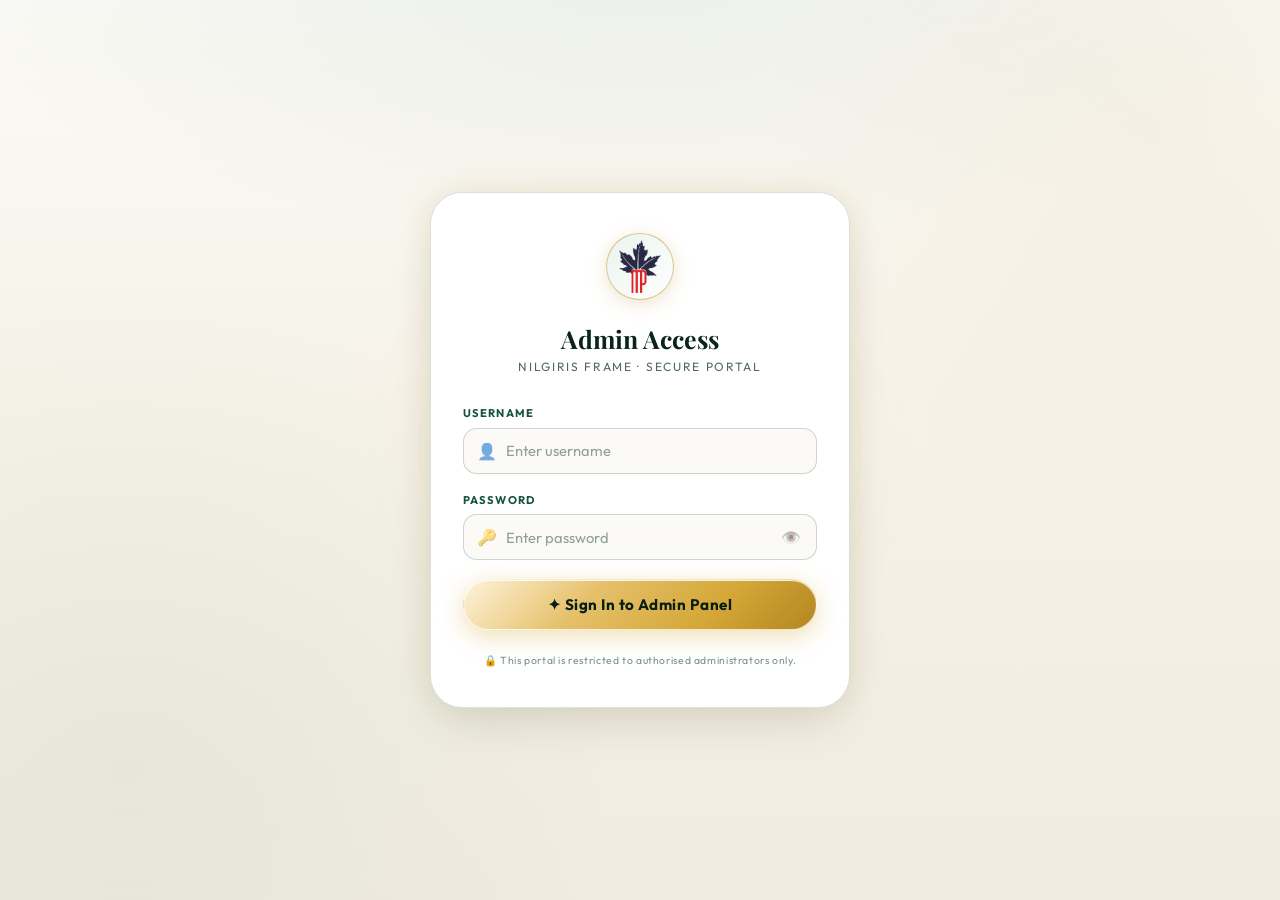
==== admin.html @ 3d54c249 "Integrate user's 9 custom AI-designed frames with transparent cutouts and Homewood Tea medallions" ====
<!DOCTYPE html>
<html lang="en">
<head>
  <meta charset="UTF-8" />
  <meta name="viewport" content="width=device-width, initial-scale=1.0" />
  <meta name="theme-color" content="#081c15" />
  <title>Admin & Template Studio | Homewood Tea</title>
  <link rel="icon" type="image/x-icon" href="favicon.ico" />
  <link rel="shortcut icon" href="logo.ico" />
  <link rel="apple-touch-icon" href="logo.png" />
  <link rel="stylesheet" href="css/style.css" />
  <link rel="stylesheet" href="css/admin.css" />
</head>
<body>
  <!-- Auth guard: redirect to login if no valid session token -->
  <script>
    (function() {
      if (sessionStorage.getItem('nlg_admin_token') !== 'nlg_auth_ok') {
        window.location.replace('login.html?next=admin.html');
      }
    })();
  </script>
  <div class="admin-container">
    <!-- Top Header -->
    <header style="display: flex; justify-content: space-between; align-items: center; padding-bottom: 1.5rem; border-bottom: 1px solid rgba(212, 175, 55, 0.25);">
      <div style="display: flex; align-items: center; gap: 1rem;">
        <a href="index.html" class="btn-secondary" style="font-size: 0.8rem; padding: 0.5rem 0.85rem;">
          ← Experience Home
        </a>
        <img src="logo.png" alt="Homewood Tea" style="width: 44px; height: 44px; object-fit: contain; border-radius: 50%; background: #ffffff; padding: 3px; box-shadow: 0 0 14px rgba(226, 190, 108, 0.45); border: 1.5px solid rgba(226, 190, 108, 0.6);" />
        <div>
          <h1 class="font-serif gold-gradient-text" style="font-size: 1.35rem; font-weight: 700;">
            Template Studio & QR Admin
          </h1>
          <p style="font-size: 0.75rem; color: rgba(251, 248, 242, 0.65);">
            Homewood Tea • Multi-Client Layouts, Photo Framing Geometry & QR Codes
          </p>
        </div>
      </div>
      <div style="display: flex; align-items: center; gap: 0.75rem; flex-wrap: wrap;">
        <!-- Admin Navigation Switcher -->
        <div style="display: inline-flex; align-items: center; background: rgba(8, 13, 11, 0.9); padding: 0.25rem; border-radius: 999px; border: 1px solid rgba(226, 190, 108, 0.35); gap: 0.3rem;">
          <a href="analytics.html" class="btn-secondary" style="font-size: 0.75rem; padding: 0.45rem 0.85rem; border-radius: 999px; border: none; text-decoration: none;">
            📊 Analytics
          </a>
          <a href="admin.html" class="btn-gold" style="font-size: 0.75rem; padding: 0.45rem 0.85rem; border-radius: 999px; text-decoration: none; font-weight: 700;">
            ⚙️ Studio
          </a>
        </div>

        <button id="btn-export-frame" class="btn-gold" style="font-size: 0.8rem; padding: 0.55rem 0.95rem;">
          🖼️ Export Transparent Frame PNG
        </button>

        <button onclick="sessionStorage.removeItem('nlg_admin_token'); window.location.replace('login.html');" class="btn-secondary" style="font-size: 0.75rem; padding: 0.5rem 0.85rem; border-radius: 999px;" title="Sign out of Admin">
          🔒 Sign Out
        </button>
      </div>
    </header>

    <!-- Main Grid -->
    <div class="admin-grid">
      <!-- Left Controls Panel -->
      <div class="admin-panel">
        <!-- Tabs -->
        <div class="admin-nav-tabs">
          <button class="admin-tab-btn active" data-tab="template">🎨 Template</button>
          <button class="admin-tab-btn" data-tab="qrcodes">📱 QR Code</button>
          <button class="admin-tab-btn" data-tab="json">📄 JSON</button>
        </div>

        <!-- Campaign Selector -->
        <div class="admin-form-group">
          <label class="admin-label" for="select-campaign">
            <span>Select Active Campaign</span>
            <span>✦ Multi-Client</span>
          </label>
          <select id="select-campaign" class="admin-select">
            <option value="rose-garden">🌸 Rose Garden Blush (Feminine Aesthetic)</option>
            <option value="sunset-glow">🌅 Golden Sunset Glow (Warm Peach & Gold)</option>
            <option value="lavender-serenity">🪻 Lavender Tea Garden (Floral Serenity)</option>
            <option value="high-country">⛰️ High Country Explorer (Tactical Pine & Brass)</option>
            <option value="nilgiris-adventure">🧭 Nilgiris Trail Adventure (Peak Expedition)</option>
            <option value="dark-roast">☕ Dark Roast Noir (Matte Obsidian & Copper)</option>
            <option value="nilgiris-valley">🍃 Nilgiris Valley Heritage (Colonial Green & Gold)</option>
            <option value="classic-heritage">✨ Imperial Gold Heritage (24K Gold & Royal Velvet)</option>
            <option value="moments-scrapbook">📷 Moments Scrapbook Polaroid (Cardstock & Stamps)</option>
          </select>
        </div>

        <!-- TAB 1: Template Sliders -->
        <div class="admin-tab-content" data-tab-content="template">
          <div style="font-size: 0.75rem; text-transform: uppercase; letter-spacing: 0.1em; color: var(--nilgiri-gold); margin-bottom: 1rem; border-bottom: 1px solid rgba(212, 175, 55, 0.2); padding-bottom: 0.4rem;">
            Photo Cutout Geometry (1080×1350 Base)
          </div>

          <div class="admin-form-group">
            <div class="admin-label">
              <span>Photo Area Width</span>
              <span id="val-w">900px</span>
            </div>
            <input type="range" id="input-w" min="500" max="1000" step="5" />
          </div>

          <div class="admin-form-group">
            <div class="admin-label">
              <span>Photo Area Height</span>
              <span id="val-h">870px</span>
            </div>
            <input type="range" id="input-h" min="500" max="1000" step="5" />
          </div>

          <div class="admin-form-group">
            <div class="admin-label">
              <span>Photo Area X Offset</span>
              <span id="val-x">90px</span>
            </div>
            <input type="range" id="input-x" min="0" max="300" step="2" />
          </div>

          <div class="admin-form-group">
            <div class="admin-label">
              <span>Photo Area Y Offset</span>
              <span id="val-y">220px</span>
            </div>
            <input type="range" id="input-y" min="100" max="400" step="2" />
          </div>

          <div class="admin-form-group">
            <div class="admin-label">
              <span>Corner Border Radius</span>
              <span id="val-r">44px</span>
            </div>
            <input type="range" id="input-r" min="0" max="100" step="2" />
          </div>

          <div style="display: flex; gap: 0.75rem; margin-top: 1.5rem;">
            <button id="btn-save-template" class="btn-gold" style="flex: 1; font-size: 0.85rem; padding: 0.75rem;">
              💾 Save to Storage
            </button>
            <button id="btn-reset-defaults" class="btn-secondary" style="font-size: 0.85rem; padding: 0.75rem;">
              ↺ Reset
            </button>
          </div>
          <div id="save-status-msg" style="font-size: 0.75rem; color: #4ade80; text-align: center; margin-top: 0.75rem; min-height: 1.2rem;"></div>
        </div>

        <!-- TAB 2: Printable QR Generator -->
        <div class="admin-tab-content" data-tab-content="qrcodes" style="display: none;">
          <div style="font-size: 0.75rem; text-transform: uppercase; letter-spacing: 0.1em; color: var(--nilgiri-gold); margin-bottom: 1rem; border-bottom: 1px solid rgba(212, 175, 55, 0.2); padding-bottom: 0.4rem;">
            Print-Ready Campaign QR Codes
          </div>

          <div class="admin-form-group">
            <label class="admin-label" for="admin-qr-url">Destination URL</label>
            <input type="text" id="admin-qr-url" class="admin-input" />
          </div>

          <div style="display: flex; justify-content: center; margin: 1.5rem 0;">
            <div id="admin-qr-container" style="padding: 1rem; background: #ffffff; border-radius: 1.25rem; box-shadow: 0 10px 25px rgba(0,0,0,0.5);"></div>
          </div>

          <button id="btn-download-qr" class="btn-gold" style="width: 100%; font-size: 0.85rem; padding: 0.8rem;">
            ⬇️ Download Printable QR Code (PNG)
          </button>
        </div>

        <!-- TAB 3: JSON Config Viewer -->
        <div class="admin-tab-content" data-tab-content="json" style="display: none;">
          <div style="font-size: 0.75rem; text-transform: uppercase; letter-spacing: 0.1em; color: var(--nilgiri-gold); margin-bottom: 1rem; border-bottom: 1px solid rgba(212, 175, 55, 0.2); padding-bottom: 0.4rem;">
            Exportable Campaign JSON Definition
          </div>

          <textarea id="json-campaign-text" readonly style="width: 100%; height: 260px; background: rgba(8, 28, 21, 0.95); border: 1px solid rgba(212, 175, 55, 0.3); border-radius: 0.75rem; padding: 0.85rem; color: #a7f3d0; font-family: monospace; font-size: 0.75rem; resize: vertical; outline: none; margin-bottom: 1rem;"></textarea>

          <button id="btn-copy-json" class="btn-gold" style="width: 100%; font-size: 0.85rem; padding: 0.8rem;">
            📋 Copy JSON Configuration
          </button>
        </div>
      </div>

      <!-- Right Live Preview Canvas -->
      <div class="admin-panel" style="display: flex; flex-direction: column; align-items: center; justify-content: center;">
        <div style="width: 100%; display: flex; justify-content: space-between; align-items: center; margin-bottom: 1rem;">
          <h3 class="font-serif" style="font-size: 1.1rem; color: #fdf4d8;">Live Template Compositor (1080×1350)</h3>
          <span class="badge-pill" style="font-size: 0.65rem;">Real-time</span>
        </div>

        <div class="preview-canvas-box" style="position: relative;">
          <img id="admin-preview-img" alt="Live template preview" />
          <div id="admin-preview-loading" style="display: none; position: absolute; inset: 0; background: rgba(8, 28, 21, 0.8); align-items: center; justify-content: center; font-size: 0.85rem; color: var(--nilgiri-gold);">
            Rendering live frame...
          </div>
        </div>
      </div>
    </div>
  </div>

  <!-- Pure JavaScript Scripts -->
  <script src="js/qrcode.min.js"></script>
  <script src="js/campaigns.js"></script>
  <script src="js/canvas-composer.js"></script>
  <script src="js/admin.js"></script>
</body>
</html>
---- css/style.css ----
@import url('https://fonts.googleapis.com/css2?family=Cinzel:wght@500;600;700;800;900&family=Outfit:wght@300;400;500;600;700;800&family=Plus+Jakarta+Sans:wght@300;400;500;600;700&family=Playfair+Display:ital,wght@0,500;0,600;0,700;1,500&display=swap');

:root {
  /* ================================================================= */
  /* NILGIRIS HIGH-ELEVATION BOTANICAL LUXURY & CHAMPAGNE GOLD SYSTEM  */
  /* ================================================================= */
  
  /* Lighter Porcelain & Bone-China Surfaces */
  --tea-porcelain: #fbfaf6;
  --tea-cream: #f4efe6;
  --tea-ivory: #ffffff;
  --tea-surface: rgba(255, 255, 255, 0.90);
  --tea-surface-card: rgba(255, 255, 255, 0.94);
  --tea-surface-card-hover: #ffffff;
  
  /* Aristocratic Botanical Greens: British Heritage, Mountain Pine & Fresh Shoot */
  --tea-emerald-deep: #092418;        /* Deepest high-contrast forest for headlines */
  --tea-emerald-rich: #103d2b;        /* Imperial botanical green */
  --tea-forest: #17543a;              /* Primary brand forest green */
  --tea-sprout: #277e56;              /* Fresh mountain tea sprout */
  --tea-mint-soft: #eaf4ed;           /* Soft eucalyptus mint badge & hover tint */
  --tea-mint-subtle: #f1f7f3;
  --tea-mint-border: rgba(39, 126, 86, 0.22);
  
  /* Refined Champagne 24K Gold Accents */
  --tea-gold: #c29738;
  --tea-gold-light: #fef8eb;
  --tea-gold-champagne: #ecd398;
  --tea-gold-rich: #b38622;
  --tea-gold-border: rgba(194, 151, 56, 0.32);
  --tea-gold-glow: rgba(194, 151, 56, 0.28);
  
  /* High-Contrast Luxury Typography */
  --tea-text-title: #082116;          /* 100% WCAG AAA Sharpness */
  --tea-text-body: #233a2f;           /* Comfortable long reading */
  --tea-text-muted: #50695d;          /* Subtitles & metadata */
  --tea-text-dim: #768f84;
  
  /* Compatibility bindings with existing component classes */
  --lux-void: var(--tea-porcelain);
  --lux-obsidian: var(--tea-cream);
  --lux-emerald-noir: var(--tea-mint-soft);
  --lux-emerald-velvet: var(--tea-forest);
  --lux-forest-deep: var(--tea-emerald-deep);

  --lux-cream: var(--tea-text-title);
  --lux-ivory: var(--tea-text-body);
  --lux-pearl-dim: var(--tea-text-muted);
  --lux-pearl-faint: var(--tea-text-dim);

  --lux-gold-light: var(--tea-gold-light);
  --lux-gold-champagne: var(--tea-gold-champagne);
  --lux-gold: var(--tea-gold);
  --lux-gold-rich: var(--tea-gold-rich);
  --lux-gold-bronze: #8a6519;
  --lux-gold-glow: var(--tea-gold-glow);

  --nilgiri-dark: var(--tea-emerald-deep);
  --nilgiri-forest: var(--tea-forest);
  --nilgiri-deep: var(--tea-emerald-rich);
  --nilgiri-emerald: var(--tea-sprout);
  --nilgiri-cream: var(--tea-porcelain);
  --nilgiri-ivory: var(--tea-ivory);
  --nilgiri-gold: var(--tea-gold);
  --nilgiri-gold-light: var(--tea-gold-champagne);
  --nilgiri-gold-dark: var(--tea-gold-rich);

  --font-serif: 'Playfair Display', Georgia, serif;
  --font-display: 'Cinzel', Georgia, serif;
  --font-sans: 'Outfit', 'Plus Jakarta Sans', -apple-system, BlinkMacSystemFont, 'Segoe UI', Roboto, sans-serif;

  --shadow-gold: 0 8px 25px var(--tea-gold-glow);
  --shadow-luxury: 0 16px 40px -10px rgba(9, 36, 24, 0.08), 0 3px 10px rgba(0, 0, 0, 0.02);
  --glass-border: 1px solid rgba(17, 69, 48, 0.12);
}

* {
  box-sizing: border-box;
  margin: 0;
  padding: 0;
  -webkit-tap-highlight-color: transparent;
}

html, body {
  width: 100%;
  min-height: 100vh;
  min-height: 100dvh;
  background-color: var(--tea-porcelain);
  color: var(--tea-text-body);
  font-family: var(--font-sans);
  overflow-x: hidden;
  -webkit-font-smoothing: antialiased;
  -moz-osx-font-smoothing: grayscale;
}

/* Atmospheric High-Elevation Mist & Botanical Emerald Background */
body {
  background: 
    radial-gradient(ellipse 90% 55% at 50% -10%, rgba(27, 88, 62, 0.08) 0%, transparent 68%),
    radial-gradient(circle 600px at 90% 15%, rgba(194, 151, 56, 0.07) 0%, transparent 65%),
    radial-gradient(circle 700px at 10% 85%, rgba(39, 126, 86, 0.06) 0%, transparent 70%),
    linear-gradient(180deg, #fbfaf6 0%, #f6f2e8 45%, #f1ebe0 100%);
  background-attachment: fixed;
}

/* Typography */
.font-serif { font-family: var(--font-serif); }
.font-display { font-family: var(--font-display); }
.font-sans { font-family: var(--font-sans); }

.gold-gradient-text {
  background: linear-gradient(135deg, #092418 0%, #17543a 40%, #b38622 80%, #092418 100%);
  -webkit-background-clip: text;
  -webkit-text-fill-color: transparent;
  display: inline-block;
}

/* Dynamic 24K Gold & Emerald Shimmer Animation */
@keyframes goldShimmerSweep {
  0% { background-position: -200% center; }
  100% { background-position: 200% center; }
}

.gold-shimmer-text {
  background: linear-gradient(90deg, #092418 0%, #17543a 25%, #c29738 50%, #17543a 75%, #092418 100%);
  background-size: 200% auto;
  -webkit-background-clip: text;
  -webkit-text-fill-color: transparent;
  display: inline-block;
  animation: goldShimmerSweep 7s ease-in-out infinite;
}

/* Frosted Luxury Porcelain Glass Surfaces */
.glass-panel {
  background: var(--tea-surface);
  backdrop-filter: blur(24px);
  -webkit-backdrop-filter: blur(24px);
  border: 1px solid rgba(17, 69, 48, 0.12);
  border-radius: 1.5rem;
  box-shadow: 0 16px 40px -10px rgba(9, 36, 24, 0.08), 0 2px 8px rgba(0, 0, 0, 0.03);
}

.glass-card {
  background: var(--tea-surface-card);
  backdrop-filter: blur(20px);
  -webkit-backdrop-filter: blur(20px);
  border: 1px solid rgba(194, 151, 56, 0.22);
  border-radius: 1.25rem;
  box-shadow: 0 12px 30px -8px rgba(9, 36, 24, 0.07), 0 2px 6px rgba(0, 0, 0, 0.02);
}

/* Primary Haute 24K Gold Button with Specular Shine */
.btn-gold {
  position: relative;
  background: linear-gradient(135deg, #fef4db 0%, #e6c16c 35%, #d4a737 70%, #b38622 100%);
  color: #061e14;
  font-family: var(--font-sans);
  font-weight: 700;
  font-size: 0.95rem;
  letter-spacing: 0.03em;
  border: 1px solid rgba(255, 255, 255, 0.7);
  border-radius: 999px;
  padding: 0.95rem 1.85rem;
  cursor: pointer;
  display: inline-flex;
  align-items: center;
  justify-content: center;
  gap: 0.6rem;
  box-shadow: 0 6px 25px rgba(212, 167, 55, 0.38), inset 0 1px 0 rgba(255, 255, 255, 0.85);
  transition: all 0.28s cubic-bezier(0.16, 1, 0.3, 1);
  user-select: none;
  text-decoration: none;
  overflow: hidden;
}

.btn-gold::before {
  content: '';
  position: absolute;
  top: -50%;
  left: -50%;
  width: 200%;
  height: 200%;
  background: linear-gradient(
    60deg,
    transparent 35%,
    rgba(255, 255, 255, 0.45) 50%,
    transparent 65%
  );
  transform: translateX(-100%) rotate(25deg);
  transition: transform 0.65s ease;
  pointer-events: none;
}

.btn-gold:hover {
  filter: brightness(1.04);
  box-shadow: 0 8px 32px rgba(212, 167, 55, 0.52), inset 0 1px 0 #ffffff;
  transform: translateY(-2px);
}

.btn-gold:hover::before {
  transform: translateX(100%) rotate(25deg);
}

.btn-gold:active {
  transform: scale(0.97);
  box-shadow: 0 2px 12px rgba(212, 167, 55, 0.3);
}

/* Pulsing Primary Button for Key Conversions */
@keyframes pulseButtonGlow {
  0%, 100% {
    box-shadow: 0 6px 25px rgba(212, 167, 55, 0.38), 0 0 0 0 rgba(194, 151, 56, 0.35);
  }
  50% {
    box-shadow: 0 8px 34px rgba(212, 167, 55, 0.55), 0 0 0 8px rgba(194, 151, 56, 0);
  }
}

.btn-pulse {
  animation: pulseButtonGlow 2.6s infinite cubic-bezier(0.4, 0, 0.6, 1);
}

/* Secondary Frosted Porcelain Button */
.btn-secondary {
  background: #ffffff;
  border: 1.5px solid rgba(17, 69, 48, 0.22);
  color: #092418;
  font-family: var(--font-sans);
  font-weight: 600;
  font-size: 0.88rem;
  letter-spacing: 0.02em;
  border-radius: 999px;
  padding: 0.85rem 1.45rem;
  cursor: pointer;
  display: inline-flex;
  align-items: center;
  justify-content: center;
  gap: 0.5rem;
  box-shadow: 0 4px 15px rgba(9, 36, 24, 0.05);
  transition: all 0.25s cubic-bezier(0.16, 1, 0.3, 1);
  text-decoration: none;
}

.btn-secondary:hover {
  background: #eaf4ed;
  border-color: #17543a;
  color: #061e14;
  transform: translateY(-1px);
  box-shadow: 0 6px 20px rgba(9, 36, 24, 0.09);
}

.btn-secondary:active {
  transform: scale(0.98);
}

/* Icon Buttons */
.btn-icon {
  width: 3.2rem;
  height: 3.2rem;
  border-radius: 50%;
  background: #ffffff;
  border: 1.5px solid rgba(17, 69, 48, 0.18);
  color: #092418;
  display: flex;
  align-items: center;
  justify-content: center;
  cursor: pointer;
  box-shadow: 0 4px 15px rgba(9, 36, 24, 0.08);
  transition: all 0.2s ease;
}

.btn-icon:hover {
  border-color: var(--tea-gold);
  color: #061e14;
  background: #fbf9f4;
  box-shadow: 0 0 18px rgba(194, 151, 56, 0.28);
  transform: scale(1.05);
}

.btn-icon:active {
  transform: scale(0.92);
}

/* Fine Jewelry Badge Pill */
.badge-pill {
  display: inline-flex;
  align-items: center;
  gap: 0.45rem;
  padding: 0.38rem 1rem;
  border-radius: 9999px;
  background: #eaf4ed;
  border: 1px solid rgba(39, 126, 86, 0.28);
  font-size: 0.72rem;
  font-weight: 600;
  letter-spacing: 0.08em;
  text-transform: uppercase;
  color: #0b3323;
  box-shadow: 0 2px 8px rgba(9, 36, 24, 0.04);
}

/* Shutter Button with Pulsing Gold Ring */
.shutter-btn-container {
  position: relative;
  width: 5.5rem;
  height: 5.5rem;
  display: flex;
  align-items: center;
  justify-content: center;
  cursor: pointer;
}

.shutter-ring {
  position: absolute;
  inset: 0;
  border-radius: 50%;
  border: 3px solid var(--tea-gold);
  animation: pulse-ring 2.4s infinite cubic-bezier(0.4, 0, 0.6, 1);
}

.shutter-core {
  position: relative;
  width: 4.4rem;
  height: 4.4rem;
  border-radius: 50%;
  background: linear-gradient(135deg, #fff2d4 0%, #e2be6c 60%, #9e751d 100%);
  border: 2px solid #ffffff;
  display: flex;
  align-items: center;
  justify-content: center;
  color: #070a09;
  box-shadow: 0 0 30px rgba(226, 190, 108, 0.65);
  transition: transform 0.15s ease;
}

.shutter-btn-container:active .shutter-core {
  transform: scale(0.9);
}

@keyframes pulse-ring {
  0%, 100% {
    transform: scale(1);
    opacity: 0.85;
  }
  50% {
    transform: scale(1.1);
    opacity: 0.25;
  }
}

/* Flash Animation */
.flash-overlay {
  position: fixed;
  inset: 0;
  background: white;
  opacity: 0;
  pointer-events: none;
  z-index: 9999;
  transition: opacity 0.05s ease-out;
}

.flash-overlay.flashing {
  opacity: 0.95;
  transition: opacity 0.15s ease-in;
}

/* Step Screens with Cinematic Fade */
.screen-step {
  display: none;
  width: 100%;
  min-height: 100vh;
  min-height: 100dvh;
}

.screen-step.active {
  display: flex;
  animation: screenFadeSlide 0.36s cubic-bezier(0.16, 1, 0.3, 1) forwards;
}

@keyframes screenFadeSlide {
  0% {
    opacity: 0;
    transform: translateY(10px);
  }
  100% {
    opacity: 1;
    transform: translateY(0);
  }
}

/* Viewfinder Framing Window (Camera remains black for photography) */
.framing-guide {
  position: relative;
  width: 84vw;
  max-width: 360px;
  aspect-ratio: 886 / 756;
  border-radius: 1.75rem;
  border: 2px solid rgba(226, 190, 108, 0.85);
  box-shadow: 0 0 0 9999px rgba(3, 5, 4, 0.78), 0 0 35px rgba(226, 190, 108, 0.45);
  overflow: hidden;
}

.corner-tick {
  position: absolute;
  width: 1.4rem;
  height: 1.4rem;
  border-color: #fae6ba;
  animation: tickGlow 2.8s infinite ease-in-out;
}

@keyframes tickGlow {
  0%, 100% {
    border-color: #fae6ba;
    filter: drop-shadow(0 0 4px rgba(226, 190, 108, 0.6));
  }
  50% {
    border-color: #ffffff;
    filter: drop-shadow(0 0 10px rgba(255, 255, 255, 0.95));
  }
}

.tick-tl { top: 0.6rem; left: 0.6rem; border-top: 3px solid; border-left: 3px solid; border-top-left-radius: 6px; }
.tick-tr { top: 0.6rem; right: 0.6rem; border-top: 3px solid; border-right: 3px solid; border-top-right-radius: 6px; }
.tick-bl { bottom: 0.6rem; left: 0.6rem; border-bottom: 3px solid; border-left: 3px solid; border-bottom-left-radius: 6px; }
.tick-br { bottom: 0.6rem; right: 0.6rem; border-bottom: 3px solid; border-right: 3px solid; border-bottom-right-radius: 6px; }

/* Spin Keyframes for Luxury Aperture and Loaders */
@keyframes spinClockwise {
  0% { transform: rotate(0deg); }
  100% { transform: rotate(360deg); }
}

@keyframes spinCounter {
  0% { transform: rotate(0deg); }
  100% { transform: rotate(-360deg); }
}

/* Photo Adjuster with Live Nilgiris Frame Overlay */
.adjuster-frame-wrapper {
  position: relative;
  width: 82vw;
  max-width: 320px;
  aspect-ratio: 1080 / 1350;
  border-radius: 1.5rem;
  overflow: hidden;
  box-shadow: 0 16px 45px -8px rgba(9, 36, 24, 0.16), 0 0 25px rgba(194, 151, 56, 0.25);
  border: 2px solid rgba(194, 151, 56, 0.45);
  background: #fbf9f4;
  touch-action: none;
  user-select: none;
  cursor: grab;
}

.adjuster-frame-wrapper:active {
  cursor: grabbing;
}

.adjuster-stage {
  position: absolute;
  left: 8.98%;
  top: 17.04%;
  width: 82.04%;
  height: 56.0%;
  overflow: hidden;
  background: #f4efe6;
  touch-action: none;
  user-select: none;
}

#adjuster-img {
  position: absolute;
  top: 0;
  left: 0;
  width: 100%;
  height: 100%;
  object-fit: cover;
  object-position: center;
  transform-origin: center center;
  user-select: none;
  -webkit-user-drag: none;
  pointer-events: none;
  transition: transform 0.05s ease-out;
}

.adjuster-frame-overlay {
  position: absolute;
  inset: 0;
  width: 100%;
  height: 100%;
  object-fit: fill;
  pointer-events: none;
  z-index: 5;
}

/* Range Slider */
input[type="range"] {
  -webkit-appearance: none;
  appearance: none;
  width: 100%;
  height: 6px;
  background: rgba(17, 69, 48, 0.14);
  border-radius: 4px;
  outline: none;
}

input[type="range"]::-webkit-slider-thumb {
  -webkit-appearance: none;
  appearance: none;
  width: 22px;
  height: 22px;
  border-radius: 50%;
  background: linear-gradient(135deg, #fef4db, #e2be6c);
  border: 2.5px solid #ffffff;
  cursor: pointer;
  box-shadow: 0 2px 8px rgba(9, 36, 24, 0.18), 0 0 12px rgba(194, 151, 56, 0.45);
}

/* Luxury Modal */
.modal-backdrop {
  position: fixed;
  inset: 0;
  background: rgba(9, 36, 24, 0.45);
  backdrop-filter: blur(12px);
  -webkit-backdrop-filter: blur(12px);
  z-index: 1000;
  display: flex;
  align-items: center;
  justify-content: center;
  padding: 1.25rem;
  opacity: 0;
  pointer-events: none;
  transition: opacity 0.25s ease;
}

.modal-backdrop.active {
  opacity: 1;
  pointer-events: auto;
}

.modal-box {
  width: 100%;
  max-width: 440px;
  background: #ffffff;
  border: 1px solid rgba(17, 69, 48, 0.15);
  border-radius: 1.75rem;
  padding: 1.75rem;
  box-shadow: 0 25px 60px -10px rgba(9, 36, 24, 0.18), 0 0 30px rgba(194, 151, 56, 0.15);
  transform: translateY(20px);
  transition: transform 0.25s cubic-bezier(0.16, 1, 0.3, 1);
}

.modal-backdrop.active .modal-box {
  transform: translateY(0);
}

/* ================================================================= */
/* MULTI-FRAME SELECTOR & LUXURY CATALOG COMPONENTS                  */
/* ================================================================= */

/* Portal Floating Luxury Navigation Bar */
.portal-header {
  display: flex;
  align-items: center;
  justify-content: space-between;
  padding: 0.85rem 1.35rem;
  background: rgba(255, 255, 255, 0.90);
  backdrop-filter: blur(24px);
  -webkit-backdrop-filter: blur(24px);
  border: 1px solid rgba(17, 69, 48, 0.15);
  border-radius: 999px;
  box-shadow: 0 10px 30px rgba(9, 36, 24, 0.06);
  margin-bottom: 2rem;
  transition: all 0.3s ease;
}

.portal-header:hover {
  border-color: rgba(194, 151, 56, 0.45);
  box-shadow: 0 12px 35px rgba(9, 36, 24, 0.09);
}

.brand-crest {
  width: 2.6rem;
  height: 2.6rem;
  border-radius: 50%;
  background: linear-gradient(135deg, #eaf4ed 0%, #ffffff 100%);
  border: 1.5px solid rgba(194, 151, 56, 0.55);
  display: flex;
  align-items: center;
  justify-content: center;
  font-size: 1.15rem;
  color: #c29738;
  box-shadow: 0 4px 15px rgba(194, 151, 56, 0.25);
  animation: crestBreathe 4s infinite ease-in-out;
}

@keyframes crestBreathe {
  0%, 100% {
    box-shadow: 0 0 12px rgba(194, 151, 56, 0.25);
    border-color: rgba(194, 151, 56, 0.45);
  }
  50% {
    box-shadow: 0 0 20px rgba(194, 151, 56, 0.5);
    border-color: #277e56;
  }
}

/* Pulsing Status Dot */
.pulse-dot {
  display: inline-block;
  width: 7px;
  height: 7px;
  border-radius: 50%;
  background: #277e56;
  box-shadow: 0 0 8px rgba(39, 126, 86, 0.6);
  animation: dotPulse 2s infinite ease-in-out;
}

@keyframes dotPulse {
  0%, 100% { transform: scale(1); opacity: 1; }
  50% { transform: scale(1.35); opacity: 0.55; }
}

/* Section headers */
.section-title-wrap {
  text-align: center;
  margin-bottom: 1.75rem;
}

.section-eyebrow {
  display: inline-flex;
  align-items: center;
  gap: 0.5rem;
  font-size: 0.72rem;
  font-weight: 700;
  text-transform: uppercase;
  letter-spacing: 0.16em;
  color: #17543a;
  background: #eaf4ed;
  padding: 0.3rem 0.85rem;
  border-radius: 999px;
  border: 1px solid rgba(39, 126, 86, 0.25);
  margin-bottom: 0.5rem;
}

/* Frames Grid (Portal) */
.frames-grid {
  display: grid;
  grid-template-columns: repeat(auto-fill, minmax(285px, 1fr));
  gap: 1.65rem;
  width: 100%;
  margin-bottom: 2.75rem;
}

@media (max-width: 640px) {
  .frames-grid {
    grid-template-columns: 1fr;
    gap: 1.35rem;
  }
}

.frame-card {
  position: relative;
  background: #ffffff;
  border: 1.5px solid rgba(17, 69, 48, 0.14);
  border-radius: 1.65rem;
  padding: 1.25rem;
  display: flex;
  flex-direction: column;
  justify-content: space-between;
  box-shadow: 0 14px 35px -8px rgba(9, 36, 24, 0.08), 0 2px 6px rgba(0, 0, 0, 0.03);
  transition: all 0.35s cubic-bezier(0.16, 1, 0.3, 1);
  overflow: hidden;
}

.frame-card::before {
  content: '';
  position: absolute;
  top: 0;
  left: -120%;
  width: 60%;
  height: 100%;
  background: linear-gradient(90deg, transparent, rgba(255, 255, 255, 0.6), transparent);
  transform: skewX(-25deg);
  transition: 0.8s ease;
  pointer-events: none;
}

.frame-card:hover {
  border-color: rgba(194, 151, 56, 0.65);
  box-shadow: 0 22px 50px -10px rgba(9, 36, 24, 0.14), 0 0 25px rgba(194, 151, 56, 0.2);
  transform: translateY(-6px);
}

.frame-card:hover::before {
  left: 170%;
}

.frame-card.active {
  border-color: #c29738;
  box-shadow: 0 0 0 2px #c29738, 0 20px 45px -8px rgba(9, 36, 24, 0.12);
}

.frame-card-badge {
  position: absolute;
  top: 1.7rem;
  left: 1.7rem;
  z-index: 10;
  background: rgba(255, 255, 255, 0.94);
  border: 1px solid rgba(194, 151, 56, 0.45);
  border-radius: 999px;
  padding: 0.35rem 0.85rem;
  font-size: 0.68rem;
  font-weight: 700;
  letter-spacing: 0.06em;
  color: #092418;
  backdrop-filter: blur(12px);
  box-shadow: 0 4px 15px rgba(9, 36, 24, 0.08);
}

.frame-card-img-wrap {
  width: 100%;
  aspect-ratio: 1080 / 1350;
  max-height: 350px;
  border-radius: 1.25rem;
  overflow: hidden;
  background: radial-gradient(circle at center, #fbf9f4 0%, #ebe4d6 100%);
  position: relative;
  display: flex;
  align-items: center;
  justify-content: center;
  border: 1px solid rgba(17, 69, 48, 0.1);
  box-shadow: inset 0 2px 10px rgba(0, 0, 0, 0.04);
  margin-bottom: 1.15rem;
}

.frame-card-img-wrap img {
  width: 100%;
  height: 100%;
  object-fit: contain;
  transition: transform 0.5s cubic-bezier(0.16, 1, 0.3, 1);
  filter: drop-shadow(0 10px 20px rgba(9, 36, 24, 0.15));
}

.frame-card:hover .frame-card-img-wrap img {
  transform: scale(1.035);
}

.frame-card-info {
  margin-bottom: 1.15rem;
}

.frame-card-title {
  font-family: var(--font-serif);
  font-size: 1.25rem;
  font-weight: 700;
  color: #092418;
  margin-bottom: 0.3rem;
  letter-spacing: 0.01em;
}

.frame-card-sub {
  font-size: 0.78rem;
  color: #486356;
  line-height: 1.45;
}

.frame-card-actions {
  display: flex;
  gap: 0.6rem;
}

/* Horizontal Frame Picker (Landing Screen) */
.landing-frame-picker {
  display: flex;
  gap: 0.75rem;
  overflow-x: auto;
  padding: 0.5rem 0.25rem 0.75rem;
  scroll-snap-type: x mandatory;
  -webkit-overflow-scrolling: touch;
  scrollbar-width: none;
}
.landing-frame-picker::-webkit-scrollbar {
  display: none;
}

.landing-frame-item {
  flex: 0 0 115px;
  scroll-snap-align: start;
  background: #ffffff;
  border: 1.5px solid rgba(17, 69, 48, 0.14);
  border-radius: 1.15rem;
  padding: 0.6rem 0.5rem;
  display: flex;
  flex-direction: column;
  align-items: center;
  cursor: pointer;
  transition: all 0.25s cubic-bezier(0.16, 1, 0.3, 1);
  user-select: none;
  box-shadow: 0 4px 14px rgba(9, 36, 24, 0.05);
}

.landing-frame-item:hover {
  border-color: rgba(194, 151, 56, 0.55);
  background: #fbf9f4;
  transform: translateY(-3px);
  box-shadow: 0 8px 20px rgba(9, 36, 24, 0.09);
}

.landing-frame-item.active {
  border-color: #c29738;
  background: #eaf4ed;
  box-shadow: 0 0 0 1px #c29738, 0 6px 18px rgba(194, 151, 56, 0.25);
  transform: scale(1.03);
}

.landing-frame-thumb {
  width: 100%;
  aspect-ratio: 1080 / 1350;
  border-radius: 0.75rem;
  overflow: hidden;
  background: #f4efe6;
  margin-bottom: 0.4rem;
  border: 1px solid rgba(17, 69, 48, 0.1);
  box-shadow: inset 0 1px 4px rgba(0, 0, 0, 0.05);
}

.landing-frame-thumb img {
  width: 100%;
  height: 100%;
  object-fit: cover;
  transition: transform 0.3s ease;
}

.landing-frame-item:hover .landing-frame-thumb img {
  transform: scale(1.05);
}

.landing-frame-name {
  font-size: 0.72rem;
  font-weight: 700;
  text-align: center;
  color: #092418;
  white-space: nowrap;
  overflow: hidden;
  text-overflow: ellipsis;
  max-width: 95px;
  letter-spacing: 0.01em;
}

.landing-frame-tag {
  font-size: 0.6rem;
  color: #277e56;
  text-align: center;
  letter-spacing: 0.03em;
  font-weight: 600;
}

/* Adjuster Frame Switcher Bar */
.adjuster-frame-bar {
  display: flex;
  align-items: center;
  gap: 0.65rem;
  overflow-x: auto;
  padding: 0.5rem 0.25rem;
  margin-bottom: 0.85rem;
  scrollbar-width: none;
  -webkit-overflow-scrolling: touch;
}
.adjuster-frame-bar::-webkit-scrollbar {
  display: none;
}

.adjust-frame-pill {
  flex: 0 0 auto;
  display: flex;
  align-items: center;
  gap: 0.5rem;
  padding: 0.45rem 0.95rem 0.45rem 0.45rem;
  background: #ffffff;
  border: 1.5px solid rgba(17, 69, 48, 0.16);
  border-radius: 999px;
  cursor: pointer;
  transition: all 0.25s cubic-bezier(0.16, 1, 0.3, 1);
  user-select: none;
  box-shadow: 0 4px 12px rgba(9, 36, 24, 0.05);
}

.adjust-frame-pill:hover {
  border-color: rgba(194, 151, 56, 0.6);
  background: #fbf9f4;
  transform: translateY(-2px);
}

.adjust-frame-pill.active {
  border-color: #c29738;
  background: #eaf4ed;
  box-shadow: 0 0 12px rgba(194, 151, 56, 0.3);
}

.adjust-frame-pill-thumb {
  width: 22px;
  height: 28px;
  border-radius: 4px;
  overflow: hidden;
  background: #f4efe6;
  border: 1px solid rgba(17, 69, 48, 0.15);
  display: inline-block;
  vertical-align: middle;
}

.adjust-frame-pill-thumb img {
  width: 100%;
  height: 100%;
  object-fit: cover;
}

.adjust-frame-pill span {
  font-size: 0.72rem;
  font-weight: 600;
  color: #092418;
  white-space: nowrap;
}

.adjust-frame-pill.active span {
  color: #103d2b;
  font-weight: 700;
}

/* Preview Frame Switcher Strip */
.preview-frame-strip {
  display: flex;
  align-items: center;
  gap: 0.55rem;
  overflow-x: auto;
  padding: 0.4rem 0.15rem;
  scrollbar-width: none;
}
.preview-frame-strip::-webkit-scrollbar {
  display: none;
}

.preview-frame-chip {
  flex: 0 0 auto;
  display: flex;
  align-items: center;
  gap: 0.4rem;
  padding: 0.35rem 0.75rem 0.35rem 0.4rem;
  background: #ffffff;
  border: 1px solid rgba(17, 69, 48, 0.16);
  border-radius: 999px;
  cursor: pointer;
  transition: all 0.2s ease;
  user-select: none;
  box-shadow: 0 2px 8px rgba(9, 36, 24, 0.04);
}

.preview-frame-chip:hover {
  border-color: rgba(194, 151, 56, 0.55);
  transform: translateY(-1px);
}

.preview-frame-chip.active {
  border-color: #c29738;
  background: #eaf4ed;
  box-shadow: 0 0 10px rgba(194, 151, 56, 0.25);
}

.preview-frame-chip-thumb {
  width: 20px;
  height: 25px;
  border-radius: 4px;
  overflow: hidden;
  background: #f4efe6;
  border: 1px solid rgba(17, 69, 48, 0.15);
}

.preview-frame-chip-thumb img {
  width: 100%;
  height: 100%;
  object-fit: cover;
}

.preview-frame-chip span {
  font-size: 0.72rem;
  font-weight: 600;
  color: #092418;
  white-space: nowrap;
}

.preview-frame-chip.active span {
  color: #103d2b;
  font-weight: 700;
}

/* ================================================================= */
/* ADMIN-ONLY ELEMENTS (hidden on mobile / end-user devices)          */
/* ================================================================= */
.admin-only {
  display: inline-flex;
}

@media (max-width: 768px) {
  .admin-only {
    display: none !important;
  }
  #btn-open-mobile-qr,
  #btn-banner-scan-qr {
    display: none !important;
  }
  .mobile-experience-card {
    display: none !important;
  }
}

/* ================================================================= */
/* MOBILE VIEW EXCELLENCE & RESPONSIVE TOUCH POLISH                   */
/* ================================================================= */
.portal-header {
  width: 100%;
  display: flex;
  align-items: center;
  justify-content: space-between;
  padding-bottom: 1.25rem;
  border-bottom: 1px solid rgba(17, 69, 48, 0.12);
  gap: 0.75rem;
  flex-wrap: wrap;
}

.portal-nav-actions {
  display: flex;
  gap: 0.5rem;
  align-items: center;
  flex-wrap: wrap;
}

@media (max-width: 580px) {
  .portal-header {
    flex-direction: column;
    align-items: stretch;
    gap: 0.85rem;
    padding-bottom: 1rem;
  }
  .portal-nav-actions {
    width: 100%;
    justify-content: flex-start;
    gap: 0.4rem;
  }
  .portal-nav-actions > * {
    flex: 1 1 auto;
    text-align: center;
    font-size: 0.72rem;
    padding: 0.45rem 0.5rem;
  }
  .mobile-experience-card {
    padding: 1rem !important;
    flex-direction: column !important;
    align-items: flex-start !important;
  }
  .mobile-experience-card > div:last-child {
    width: 100%;
  }
  .mobile-experience-card > div:last-child button {
    width: 100% !important;
  }
}

@media (max-width: 480px) {
  #screen-portal {
    padding: 1rem 0.85rem !important;
  }

  #screen-portal > section:nth-child(2) h2 {
    font-size: 1.65rem !important;
    line-height: 1.18 !important;
  }

  #screen-portal > section:nth-child(2) p {
    font-size: 0.82rem !important;
  }

  .frames-grid {
    grid-template-columns: 1fr !important;
    gap: 1rem !important;
    margin-bottom: 1.5rem !important;
  }

  .frame-card-img-wrap {
    max-height: 260px !important;
  }

  #screen-landing {
    padding: 1rem 0.85rem !important;
  }

  #screen-landing header h2 {
    font-size: 1.35rem !important;
    line-height: 1.2 !important;
  }

  .landing-frame-item {
    flex: 0 0 90px !important;
  }

  .landing-frame-name {
    max-width: 78px !important;
    font-size: 0.64rem !important;
  }

  #btn-start-camera {
    padding: 1rem !important;
    font-size: 1rem !important;
  }

  #screen-adjust {
    padding: 0.85rem 0.85rem 1rem !important;
  }

  #screen-adjust header h2 {
    font-size: 1.25rem !important;
  }

  .adjuster-frame-wrapper {
    width: 90vw !important;
    max-width: 310px !important;
  }

  input[type="range"] {
    height: 6px !important;
  }

  input[type="range"]::-webkit-slider-thumb {
    width: 26px !important;
    height: 26px !important;
  }

  #btn-confirm-adjust {
    padding: 1.05rem !important;
    font-size: 1rem !important;
  }

  .framing-guide {
    width: 88vw !important;
  }

  .shutter-btn-container {
    width: 5rem !important;
    height: 5rem !important;
  }

  .shutter-core {
    width: 4rem !important;
    height: 4rem !important;
  }

  #screen-preview {
    padding: 0.9rem 0.85rem 1rem !important;
  }

  #screen-preview header h2 {
    font-size: 1.4rem !important;
  }

  #btn-download-hd {
    padding: 1rem !important;
    font-size: 0.9rem !important;
  }

  .section-title-wrap h3 {
    font-size: 1.25rem !important;
  }

  .badge-pill {
    font-size: 0.64rem !important;
    padding: 0.28rem 0.75rem !important;
  }
}

@media (max-width: 360px) {
  #screen-portal > section:nth-child(2) h2 {
    font-size: 1.4rem !important;
  }

  .adjuster-frame-wrapper {
    width: 94vw !important;
    max-width: 290px !important;
  }

  .framing-guide {
    width: 92vw !important;
    max-width: 290px !important;
  }

  .shutter-btn-container {
    width: 4.5rem !important;
    height: 4.5rem !important;
  }

  .shutter-core {
    width: 3.6rem !important;
    height: 3.6rem !important;
  }

  .btn-icon {
    width: 2.8rem !important;
    height: 2.8rem !important;
  }

  .landing-frame-item {
    flex: 0 0 80px !important;
  }

  .share-apps-grid {
    grid-template-columns: repeat(2, 1fr) !important;
  }

  .frame-card-img-wrap {
    max-height: 220px !important;
  }
}

/* Mobile notch and home-bar safe area insets */
@supports (padding: max(0px)) {
  #screen-portal,
  #screen-landing,
  #screen-adjust,
  #screen-preview {
    padding-left: max(0.85rem, env(safe-area-inset-left)) !important;
    padding-right: max(0.85rem, env(safe-area-inset-right)) !important;
    padding-bottom: max(1rem, env(safe-area-inset-bottom) + 0.5rem) !important;
  }
  #screen-camera .camera-bottom-toolbar {
    padding-bottom: max(2.5rem, env(safe-area-inset-bottom) + 1.5rem) !important;
  }
  #screen-camera .camera-top-toolbar {
    padding-top: max(1.25rem, env(safe-area-inset-top) + 0.75rem) !important;
  }
  .modal-backdrop {
    padding-bottom: max(0.75rem, env(safe-area-inset-bottom)) !important;
  }
}

button, .btn-gold, .btn-secondary, .btn-icon, .adjust-frame-pill, .preview-frame-chip, .landing-frame-item {
  touch-action: manipulation;
  -webkit-touch-callout: none;
}

/* Mobile share hub */
.share-apps-grid {
  display: grid;
  grid-template-columns: repeat(3, 1fr);
  gap: 0.65rem;
  margin: 0.85rem 0;
}

@media (max-width: 360px) {
  .share-apps-grid {
    grid-template-columns: repeat(2, 1fr);
    gap: 0.5rem;
  }
}

.share-app-item {
  display: flex;
  flex-direction: column;
  align-items: center;
  justify-content: center;
  text-align: center;
  padding: 0.85rem 0.45rem;
  background: #ffffff;
  border: 1px solid rgba(17, 69, 48, 0.16);
  border-radius: 1.15rem;
  text-decoration: none;
  color: #092418;
  transition: all 0.2s cubic-bezier(0.16, 1, 0.3, 1);
  cursor: pointer;
  user-select: none;
  box-shadow: 0 2px 8px rgba(9, 36, 24, 0.04);
}

.share-app-item:hover, .share-app-item:active {
  transform: translateY(-2px);
  border-color: rgba(194, 151, 56, 0.55);
  background: #eaf4ed;
  box-shadow: 0 6px 18px rgba(9, 36, 24, 0.08);
}

.share-app-icon {
  width: 2.85rem;
  height: 2.85rem;
  border-radius: 0.85rem;
  display: flex;
  align-items: center;
  justify-content: center;
  font-size: 1.35rem;
  margin-bottom: 0.45rem;
  box-shadow: 0 4px 12px rgba(0, 0, 0, 0.15);
  transition: transform 0.2s ease;
  color: #ffffff;
}

.share-app-item:hover .share-app-icon, .share-app-item:active .share-app-icon {
  transform: scale(1.08);
}

.share-app-label {
  font-size: 0.75rem;
  font-weight: 600;
  color: #092418;
  margin-bottom: 0.15rem;
  line-height: 1.2;
}

.share-app-sub {
  font-size: 0.62rem;
  color: #50695d;
}

@media (hover: none) and (pointer: coarse) {
  .btn-gold {
    min-height: 48px;
  }
  .btn-secondary {
    min-height: 44px;
  }
  .btn-icon {
    min-width: 44px;
    min-height: 44px;
  }
  .landing-frame-item {
    min-height: 44px;
  }
  .adjust-frame-pill,
  .preview-frame-chip {
    min-height: 40px;
    padding-top: 0.5rem;
    padding-bottom: 0.5rem;
  }
  .share-app-item {
    min-height: 80px;
  }
  .btn-gold:active {
    transform: scale(0.95);
    filter: brightness(0.95);
    box-shadow: 0 2px 10px rgba(194, 151, 56, 0.25);
  }
  .btn-secondary:active {
    transform: scale(0.97);
    background: #eaf4ed;
  }
  .frame-card:active {
    transform: scale(0.985);
    border-color: rgba(194, 151, 56, 0.55);
  }
  .landing-frame-item:active {
    transform: scale(0.95);
    border-color: #c29738;
    background: #eaf4ed;
  }
}
---- css/admin.css ----
/* Admin & Template Studio Stylesheet - Haute Luxury */
.admin-container {
  max-width: 1280px;
  margin: 0 auto;
  padding: 1.75rem 1.25rem 3.5rem;
}

.admin-grid {
  display: grid;
  grid-template-columns: 1fr;
  gap: 1.5rem;
  margin-top: 1.5rem;
}

@media (min-width: 900px) {
  .admin-grid {
    grid-template-columns: 420px 1fr;
  }
}

.admin-panel {
  background: rgba(14, 23, 19, 0.72);
  backdrop-filter: blur(20px);
  -webkit-backdrop-filter: blur(20px);
  border: 1px solid rgba(226, 190, 108, 0.24);
  border-radius: 1.5rem;
  padding: 1.5rem;
  box-shadow: inset 0 1px 0 rgba(255, 255, 255, 0.08), 0 20px 45px rgba(0, 0, 0, 0.65);
}

.admin-nav-tabs {
  display: flex;
  gap: 0.5rem;
  background: rgba(8, 13, 11, 0.85);
  padding: 0.4rem;
  border-radius: 999px;
  border: 1px solid rgba(226, 190, 108, 0.25);
  margin-bottom: 1.5rem;
}

.admin-tab-btn {
  flex: 1;
  padding: 0.65rem 1rem;
  border-radius: 999px;
  border: none;
  background: transparent;
  color: var(--lux-pearl-dim);
  font-family: var(--font-sans);
  font-weight: 600;
  font-size: 0.8rem;
  cursor: pointer;
  transition: all 0.25s cubic-bezier(0.16, 1, 0.3, 1);
}

.admin-tab-btn.active {
  background: linear-gradient(135deg, #fef4db 0%, #e6c16c 50%, #cfa03c 100%);
  color: #070a09;
  font-weight: 700;
  box-shadow: 0 4px 18px rgba(226, 190, 108, 0.45);
}

.admin-form-group {
  margin-bottom: 1.25rem;
}

.admin-label {
  display: flex;
  justify-content: space-between;
  font-size: 0.8rem;
  font-weight: 600;
  color: var(--lux-gold-champagne);
  margin-bottom: 0.45rem;
  letter-spacing: 0.02em;
}

.admin-select, .admin-input {
  width: 100%;
  background: rgba(8, 13, 11, 0.92);
  border: 1px solid rgba(226, 190, 108, 0.28);
  border-radius: 0.85rem;
  padding: 0.75rem 0.95rem;
  color: var(--lux-cream);
  font-size: 0.85rem;
  font-family: inherit;
  outline: none;
  transition: all 0.2s ease;
}

.admin-select:focus, .admin-input:focus {
  border-color: var(--lux-gold);
  box-shadow: 0 0 16px rgba(226, 190, 108, 0.35);
}

.preview-canvas-box {
  width: 100%;
  max-width: 480px;
  margin: 0 auto;
  border-radius: 1.5rem;
  overflow: hidden;
  border: 2px solid rgba(226, 190, 108, 0.45);
  box-shadow: 0 25px 50px rgba(0, 0, 0, 0.75), 0 0 35px rgba(226, 190, 108, 0.25);
  background: #000000;
}

.preview-canvas-box img, .preview-canvas-box canvas {
  width: 100%;
  height: auto;
  display: block;
}
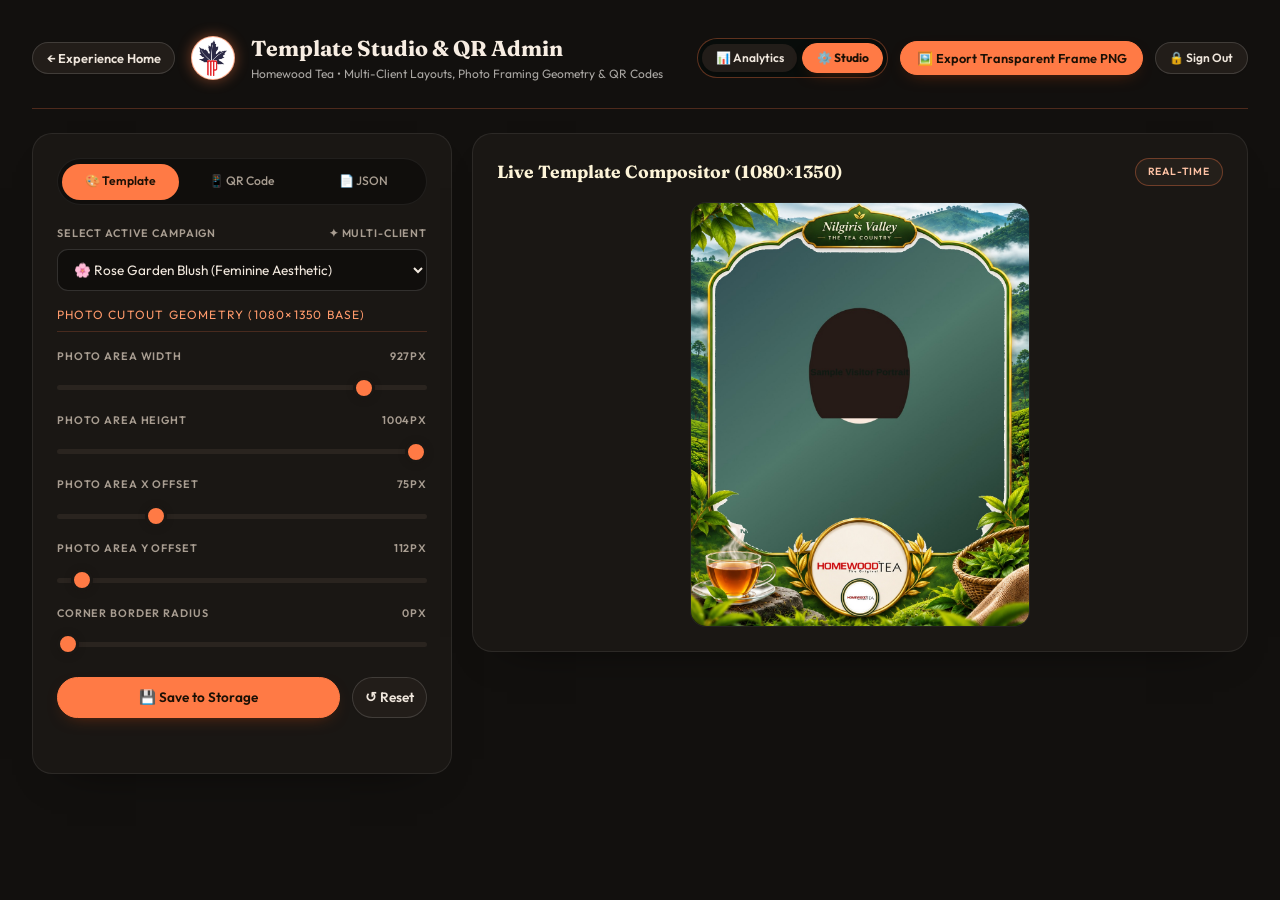
==== commit 55aec87a: "Update site UI styles, admin studio security, analytics dashboard, and server endpoints" ====
--- a/admin.html
+++ b/admin.html
@@ -3,7 +3,7 @@
 <head>
   <meta charset="UTF-8" />
   <meta name="viewport" content="width=device-width, initial-scale=1.0" />
-  <meta name="theme-color" content="#081c15" />
+  <meta name="theme-color" content="#12100e" />
   <title>Admin & Template Studio | Homewood Tea</title>
   <link rel="icon" type="image/x-icon" href="favicon.ico" />
   <link rel="shortcut icon" href="logo.ico" />
@@ -12,22 +12,15 @@
   <link rel="stylesheet" href="css/admin.css" />
 </head>
 <body>
-  <!-- Auth guard: redirect to login if no valid session token -->
-  <script>
-    (function() {
-      if (sessionStorage.getItem('nlg_admin_token') !== 'nlg_auth_ok') {
-        window.location.replace('login.html?next=admin.html');
-      }
-    })();
-  </script>
+  <!-- Auth is enforced server-side: this page is only served to a valid session. -->
   <div class="admin-container">
     <!-- Top Header -->
-    <header style="display: flex; justify-content: space-between; align-items: center; padding-bottom: 1.5rem; border-bottom: 1px solid rgba(212, 175, 55, 0.25);">
+    <header style="display: flex; justify-content: space-between; align-items: center; padding-bottom: 1.5rem; border-bottom: 1px solid rgba(255, 122, 69, 0.25);">
       <div style="display: flex; align-items: center; gap: 1rem;">
         <a href="index.html" class="btn-secondary" style="font-size: 0.8rem; padding: 0.5rem 0.85rem;">
           ← Experience Home
         </a>
-        <img src="logo.png" alt="Homewood Tea" style="width: 44px; height: 44px; object-fit: contain; border-radius: 50%; background: #ffffff; padding: 3px; box-shadow: 0 0 14px rgba(226, 190, 108, 0.45); border: 1.5px solid rgba(226, 190, 108, 0.6);" />
+        <img src="logo.png" alt="Homewood Tea" style="width: 44px; height: 44px; object-fit: contain; border-radius: 50%; background: #ffffff; padding: 3px; box-shadow: 0 0 14px rgba(255, 122, 69, 0.45); border: 1.5px solid rgba(255, 122, 69, 0.6);" />
         <div>
           <h1 class="font-serif gold-gradient-text" style="font-size: 1.35rem; font-weight: 700;">
             Template Studio & QR Admin
@@ -39,7 +32,7 @@
       </div>
       <div style="display: flex; align-items: center; gap: 0.75rem; flex-wrap: wrap;">
         <!-- Admin Navigation Switcher -->
-        <div style="display: inline-flex; align-items: center; background: rgba(8, 13, 11, 0.9); padding: 0.25rem; border-radius: 999px; border: 1px solid rgba(226, 190, 108, 0.35); gap: 0.3rem;">
+        <div style="display: inline-flex; align-items: center; background: rgba(8, 13, 11, 0.9); padding: 0.25rem; border-radius: 999px; border: 1px solid rgba(255, 122, 69, 0.35); gap: 0.3rem;">
           <a href="analytics.html" class="btn-secondary" style="font-size: 0.75rem; padding: 0.45rem 0.85rem; border-radius: 999px; border: none; text-decoration: none;">
             📊 Analytics
           </a>
@@ -52,7 +45,7 @@
           🖼️ Export Transparent Frame PNG
         </button>
 
-        <button onclick="sessionStorage.removeItem('nlg_admin_token'); window.location.replace('login.html');" class="btn-secondary" style="font-size: 0.75rem; padding: 0.5rem 0.85rem; border-radius: 999px;" title="Sign out of Admin">
+        <button onclick="fetch('/api/logout', { method: 'POST' }).finally(() => window.location.replace('/login'));" class="btn-secondary" style="font-size: 0.75rem; padding: 0.5rem 0.85rem; border-radius: 999px;" title="Sign out of Admin">
           🔒 Sign Out
         </button>
       </div>
@@ -90,7 +83,7 @@
 
         <!-- TAB 1: Template Sliders -->
         <div class="admin-tab-content" data-tab-content="template">
-          <div style="font-size: 0.75rem; text-transform: uppercase; letter-spacing: 0.1em; color: var(--nilgiri-gold); margin-bottom: 1rem; border-bottom: 1px solid rgba(212, 175, 55, 0.2); padding-bottom: 0.4rem;">
+          <div style="font-size: 0.75rem; text-transform: uppercase; letter-spacing: 0.1em; color: var(--nilgiri-gold); margin-bottom: 1rem; border-bottom: 1px solid rgba(255, 122, 69, 0.2); padding-bottom: 0.4rem;">
             Photo Cutout Geometry (1080×1350 Base)
           </div>
 
@@ -147,7 +140,7 @@
 
         <!-- TAB 2: Printable QR Generator -->
         <div class="admin-tab-content" data-tab-content="qrcodes" style="display: none;">
-          <div style="font-size: 0.75rem; text-transform: uppercase; letter-spacing: 0.1em; color: var(--nilgiri-gold); margin-bottom: 1rem; border-bottom: 1px solid rgba(212, 175, 55, 0.2); padding-bottom: 0.4rem;">
+          <div style="font-size: 0.75rem; text-transform: uppercase; letter-spacing: 0.1em; color: var(--nilgiri-gold); margin-bottom: 1rem; border-bottom: 1px solid rgba(255, 122, 69, 0.2); padding-bottom: 0.4rem;">
             Print-Ready Campaign QR Codes
           </div>
 
@@ -167,11 +160,11 @@
 
         <!-- TAB 3: JSON Config Viewer -->
         <div class="admin-tab-content" data-tab-content="json" style="display: none;">
-          <div style="font-size: 0.75rem; text-transform: uppercase; letter-spacing: 0.1em; color: var(--nilgiri-gold); margin-bottom: 1rem; border-bottom: 1px solid rgba(212, 175, 55, 0.2); padding-bottom: 0.4rem;">
+          <div style="font-size: 0.75rem; text-transform: uppercase; letter-spacing: 0.1em; color: var(--nilgiri-gold); margin-bottom: 1rem; border-bottom: 1px solid rgba(255, 122, 69, 0.2); padding-bottom: 0.4rem;">
             Exportable Campaign JSON Definition
           </div>
 
-          <textarea id="json-campaign-text" readonly style="width: 100%; height: 260px; background: rgba(8, 28, 21, 0.95); border: 1px solid rgba(212, 175, 55, 0.3); border-radius: 0.75rem; padding: 0.85rem; color: #a7f3d0; font-family: monospace; font-size: 0.75rem; resize: vertical; outline: none; margin-bottom: 1rem;"></textarea>
+          <textarea id="json-campaign-text" readonly style="width: 100%; height: 260px; background: rgba(8, 28, 21, 0.95); border: 1px solid rgba(255, 122, 69, 0.3); border-radius: 0.75rem; padding: 0.85rem; color: #a7f3d0; font-family: monospace; font-size: 0.75rem; resize: vertical; outline: none; margin-bottom: 1rem;"></textarea>
 
           <button id="btn-copy-json" class="btn-gold" style="width: 100%; font-size: 0.85rem; padding: 0.8rem;">
             📋 Copy JSON Configuration
--- a/css/style.css
+++ b/css/style.css
@@ -1,77 +1,65 @@
-@import url('https://fonts.googleapis.com/css2?family=Cinzel:wght@500;600;700;800;900&family=Outfit:wght@300;400;500;600;700;800&family=Plus+Jakarta+Sans:wght@300;400;500;600;700&family=Playfair+Display:ital,wght@0,500;0,600;0,700;1,500&display=swap');
-
+@import url('https://fonts.googleapis.com/css2?family=Fraunces:ital,opsz,wght@0,9..144,400;0,9..144,600;0,9..144,700;1,9..144,500&family=Outfit:wght@300;400;500;600;700&display=swap');
+
+/* ==========================================================================
+   Nilgiris Frame - design tokens
+   Warm paper, near-black ink, one burnt-orange accent. No gradients on text.
+   ========================================================================== */
 :root {
-  /* ================================================================= */
-  /* NILGIRIS HIGH-ELEVATION BOTANICAL LUXURY & CHAMPAGNE GOLD SYSTEM  */
-  /* ================================================================= */
-  
-  /* Lighter Porcelain & Bone-China Surfaces */
-  --tea-porcelain: #fbfaf6;
-  --tea-cream: #f4efe6;
-  --tea-ivory: #ffffff;
-  --tea-surface: rgba(255, 255, 255, 0.90);
-  --tea-surface-card: rgba(255, 255, 255, 0.94);
-  --tea-surface-card-hover: #ffffff;
-  
-  /* Aristocratic Botanical Greens: British Heritage, Mountain Pine & Fresh Shoot */
-  --tea-emerald-deep: #092418;        /* Deepest high-contrast forest for headlines */
-  --tea-emerald-rich: #103d2b;        /* Imperial botanical green */
-  --tea-forest: #17543a;              /* Primary brand forest green */
-  --tea-sprout: #277e56;              /* Fresh mountain tea sprout */
-  --tea-mint-soft: #eaf4ed;           /* Soft eucalyptus mint badge & hover tint */
-  --tea-mint-subtle: #f1f7f3;
-  --tea-mint-border: rgba(39, 126, 86, 0.22);
-  
-  /* Refined Champagne 24K Gold Accents */
-  --tea-gold: #c29738;
-  --tea-gold-light: #fef8eb;
-  --tea-gold-champagne: #ecd398;
-  --tea-gold-rich: #b38622;
-  --tea-gold-border: rgba(194, 151, 56, 0.32);
-  --tea-gold-glow: rgba(194, 151, 56, 0.28);
-  
-  /* High-Contrast Luxury Typography */
-  --tea-text-title: #082116;          /* 100% WCAG AAA Sharpness */
-  --tea-text-body: #233a2f;           /* Comfortable long reading */
-  --tea-text-muted: #50695d;          /* Subtitles & metadata */
-  --tea-text-dim: #768f84;
-  
-  /* Compatibility bindings with existing component classes */
-  --lux-void: var(--tea-porcelain);
-  --lux-obsidian: var(--tea-cream);
-  --lux-emerald-noir: var(--tea-mint-soft);
-  --lux-emerald-velvet: var(--tea-forest);
-  --lux-forest-deep: var(--tea-emerald-deep);
-
-  --lux-cream: var(--tea-text-title);
-  --lux-ivory: var(--tea-text-body);
-  --lux-pearl-dim: var(--tea-text-muted);
-  --lux-pearl-faint: var(--tea-text-dim);
-
-  --lux-gold-light: var(--tea-gold-light);
-  --lux-gold-champagne: var(--tea-gold-champagne);
-  --lux-gold: var(--tea-gold);
-  --lux-gold-rich: var(--tea-gold-rich);
-  --lux-gold-bronze: #8a6519;
-  --lux-gold-glow: var(--tea-gold-glow);
-
-  --nilgiri-dark: var(--tea-emerald-deep);
-  --nilgiri-forest: var(--tea-forest);
-  --nilgiri-deep: var(--tea-emerald-rich);
-  --nilgiri-emerald: var(--tea-sprout);
-  --nilgiri-cream: var(--tea-porcelain);
-  --nilgiri-ivory: var(--tea-ivory);
-  --nilgiri-gold: var(--tea-gold);
-  --nilgiri-gold-light: var(--tea-gold-champagne);
-  --nilgiri-gold-dark: var(--tea-gold-rich);
-
-  --font-serif: 'Playfair Display', Georgia, serif;
-  --font-display: 'Cinzel', Georgia, serif;
-  --font-sans: 'Outfit', 'Plus Jakarta Sans', -apple-system, BlinkMacSystemFont, 'Segoe UI', Roboto, sans-serif;
-
-  --shadow-gold: 0 8px 25px var(--tea-gold-glow);
-  --shadow-luxury: 0 16px 40px -10px rgba(9, 36, 24, 0.08), 0 3px 10px rgba(0, 0, 0, 0.02);
-  --glass-border: 1px solid rgba(17, 69, 48, 0.12);
+  --paper: #f6f1e8;
+  --paper-deep: #ece3d4;
+  --surface: #fffdf8;
+  --surface-2: #faf5ec;
+
+  --ink: #1b1512;
+  --ink-soft: #3d332b;
+  --muted: #786c5f;
+  --faint: #a29586;
+
+  --line: rgba(27, 21, 18, 0.10);
+  --line-strong: rgba(27, 21, 18, 0.18);
+
+  --accent: #c2410c;
+  --accent-deep: #9a3412;
+  --accent-soft: #fbe6da;
+  --on-accent: #fffdf8;
+
+  --pine: #1f4d3f;
+  --brass: #a97b3f;
+
+  --shadow-sm: 0 1px 2px rgba(27, 21, 18, 0.06);
+  --shadow: 0 18px 40px -24px rgba(27, 21, 18, 0.45);
+
+  --r-sm: 10px;
+  --r: 16px;
+  --r-lg: 24px;
+  --r-pill: 999px;
+
+  --font-serif: 'Fraunces', Georgia, serif;
+  --font-sans: 'Outfit', -apple-system, BlinkMacSystemFont, 'Segoe UI', Roboto, sans-serif;
+  --heading-strong: var(--ink);
+
+  /* Legacy aliases kept so the admin pages inherit the new palette */
+  --tea-porcelain: var(--paper);
+  --tea-cream: var(--paper-deep);
+  --tea-ivory: var(--surface);
+  --tea-emerald-deep: var(--ink);
+  --tea-emerald-rich: var(--ink-soft);
+  --tea-forest: var(--pine);
+  --tea-sprout: #2f6b55;
+  --tea-mint-soft: var(--accent-soft);
+  --tea-gold: var(--brass);
+  --tea-gold-champagne: #cf9a5e;
+  --tea-text-title: var(--ink);
+  --tea-text-body: var(--ink-soft);
+  --tea-text-muted: var(--muted);
+  --tea-text-dim: var(--faint);
+  --lux-pearl-dim: var(--muted);
+  --lux-gold-champagne: var(--brass);
+  --lux-gold: var(--brass);
+  --lux-gold-light: var(--surface);
+  --nilgiri-gold: var(--brass);
+  --nilgiri-emerald: var(--pine);
+  --font-display: var(--font-serif);
 }
 
 * {
@@ -85,1274 +73,1114 @@
   width: 100%;
   min-height: 100vh;
   min-height: 100dvh;
-  background-color: var(--tea-porcelain);
-  color: var(--tea-text-body);
+}
+
+body {
+  background-color: var(--paper);
+  color: var(--ink-soft);
   font-family: var(--font-sans);
-  overflow-x: hidden;
+  font-size: 16px;
+  line-height: 1.55;
   -webkit-font-smoothing: antialiased;
   -moz-osx-font-smoothing: grayscale;
-}
-
-/* Atmospheric High-Elevation Mist & Botanical Emerald Background */
-body {
-  background: 
-    radial-gradient(ellipse 90% 55% at 50% -10%, rgba(27, 88, 62, 0.08) 0%, transparent 68%),
-    radial-gradient(circle 600px at 90% 15%, rgba(194, 151, 56, 0.07) 0%, transparent 65%),
-    radial-gradient(circle 700px at 10% 85%, rgba(39, 126, 86, 0.06) 0%, transparent 70%),
-    linear-gradient(180deg, #fbfaf6 0%, #f6f2e8 45%, #f1ebe0 100%);
-  background-attachment: fixed;
-}
-
-/* Typography */
-.font-serif { font-family: var(--font-serif); }
-.font-display { font-family: var(--font-display); }
+  overflow-x: hidden;
+}
+
+img, svg, video, canvas { display: block; max-width: 100%; }
+button, input, select, textarea { font: inherit; color: inherit; }
+a { color: var(--accent); text-decoration: none; }
+a:hover { color: var(--accent-deep); }
+
+:focus-visible {
+  outline: 2px solid var(--accent);
+  outline-offset: 2px;
+  border-radius: 4px;
+}
+
+/* ==========================================================================
+   Type
+   ========================================================================== */
+.font-serif, .font-display { font-family: var(--font-serif); }
 .font-sans { font-family: var(--font-sans); }
 
-.gold-gradient-text {
-  background: linear-gradient(135deg, #092418 0%, #17543a 40%, #b38622 80%, #092418 100%);
-  -webkit-background-clip: text;
-  -webkit-text-fill-color: transparent;
-  display: inline-block;
-}
-
-/* Dynamic 24K Gold & Emerald Shimmer Animation */
-@keyframes goldShimmerSweep {
-  0% { background-position: -200% center; }
-  100% { background-position: 200% center; }
-}
-
+.display {
+  font-family: var(--font-serif);
+  font-weight: 600;
+  font-size: clamp(2.1rem, 6.5vw, 3.4rem);
+  line-height: 1.02;
+  letter-spacing: -0.025em;
+  color: var(--ink);
+}
+.display em {
+  font-style: italic;
+  font-weight: 500;
+  color: var(--accent);
+}
+.display--md { font-size: clamp(1.6rem, 5vw, 2rem); }
+.display--lg { font-size: clamp(2.4rem, 8vw, 4rem); }
+
+.lede {
+  font-size: clamp(0.95rem, 2.7vw, 1.05rem);
+  color: var(--muted);
+  max-width: 46ch;
+}
+.lede--sm { font-size: 0.88rem; }
+.lede--xs { font-size: 0.78rem; }
+
+.eyebrow,
+.label {
+  font-size: 0.68rem;
+  font-weight: 600;
+  letter-spacing: 0.14em;
+  text-transform: uppercase;
+  color: var(--muted);
+}
+
+/* Legacy heading classes: solid, readable on light and dark surfaces */
+.gold-gradient-text,
 .gold-shimmer-text {
-  background: linear-gradient(90deg, #092418 0%, #17543a 25%, #c29738 50%, #17543a 75%, #092418 100%);
-  background-size: 200% auto;
-  -webkit-background-clip: text;
-  -webkit-text-fill-color: transparent;
-  display: inline-block;
-  animation: goldShimmerSweep 7s ease-in-out infinite;
-}
-
-/* Frosted Luxury Porcelain Glass Surfaces */
-.glass-panel {
-  background: var(--tea-surface);
-  backdrop-filter: blur(24px);
-  -webkit-backdrop-filter: blur(24px);
-  border: 1px solid rgba(17, 69, 48, 0.12);
-  border-radius: 1.5rem;
-  box-shadow: 0 16px 40px -10px rgba(9, 36, 24, 0.08), 0 2px 8px rgba(0, 0, 0, 0.03);
-}
-
-.glass-card {
-  background: var(--tea-surface-card);
-  backdrop-filter: blur(20px);
-  -webkit-backdrop-filter: blur(20px);
-  border: 1px solid rgba(194, 151, 56, 0.22);
-  border-radius: 1.25rem;
-  box-shadow: 0 12px 30px -8px rgba(9, 36, 24, 0.07), 0 2px 6px rgba(0, 0, 0, 0.02);
-}
-
-/* Primary Haute 24K Gold Button with Specular Shine */
-.btn-gold {
-  position: relative;
-  background: linear-gradient(135deg, #fef4db 0%, #e6c16c 35%, #d4a737 70%, #b38622 100%);
-  color: #061e14;
-  font-family: var(--font-sans);
-  font-weight: 700;
-  font-size: 0.95rem;
-  letter-spacing: 0.03em;
-  border: 1px solid rgba(255, 255, 255, 0.7);
-  border-radius: 999px;
-  padding: 0.95rem 1.85rem;
-  cursor: pointer;
-  display: inline-flex;
-  align-items: center;
-  justify-content: center;
-  gap: 0.6rem;
-  box-shadow: 0 6px 25px rgba(212, 167, 55, 0.38), inset 0 1px 0 rgba(255, 255, 255, 0.85);
-  transition: all 0.28s cubic-bezier(0.16, 1, 0.3, 1);
-  user-select: none;
-  text-decoration: none;
-  overflow: hidden;
-}
-
-.btn-gold::before {
-  content: '';
-  position: absolute;
-  top: -50%;
-  left: -50%;
-  width: 200%;
-  height: 200%;
-  background: linear-gradient(
-    60deg,
-    transparent 35%,
-    rgba(255, 255, 255, 0.45) 50%,
-    transparent 65%
-  );
-  transform: translateX(-100%) rotate(25deg);
-  transition: transform 0.65s ease;
-  pointer-events: none;
-}
-
-.btn-gold:hover {
-  filter: brightness(1.04);
-  box-shadow: 0 8px 32px rgba(212, 167, 55, 0.52), inset 0 1px 0 #ffffff;
-  transform: translateY(-2px);
-}
-
-.btn-gold:hover::before {
-  transform: translateX(100%) rotate(25deg);
-}
-
-.btn-gold:active {
-  transform: scale(0.97);
-  box-shadow: 0 2px 12px rgba(212, 167, 55, 0.3);
-}
-
-/* Pulsing Primary Button for Key Conversions */
-@keyframes pulseButtonGlow {
-  0%, 100% {
-    box-shadow: 0 6px 25px rgba(212, 167, 55, 0.38), 0 0 0 0 rgba(194, 151, 56, 0.35);
-  }
-  50% {
-    box-shadow: 0 8px 34px rgba(212, 167, 55, 0.55), 0 0 0 8px rgba(194, 151, 56, 0);
-  }
-}
-
-.btn-pulse {
-  animation: pulseButtonGlow 2.6s infinite cubic-bezier(0.4, 0, 0.6, 1);
-}
-
-/* Secondary Frosted Porcelain Button */
-.btn-secondary {
-  background: #ffffff;
-  border: 1.5px solid rgba(17, 69, 48, 0.22);
-  color: #092418;
-  font-family: var(--font-sans);
-  font-weight: 600;
-  font-size: 0.88rem;
-  letter-spacing: 0.02em;
-  border-radius: 999px;
-  padding: 0.85rem 1.45rem;
-  cursor: pointer;
+  font-family: var(--font-serif);
+  color: var(--heading-strong, var(--ink));
+  background: none;
+  -webkit-text-fill-color: currentColor;
+  animation: none;
+}
+
+/* ==========================================================================
+   Buttons
+   ========================================================================== */
+.btn,
+.btn-gold,
+.btn-secondary,
+.btn-ghost,
+.btn-icon {
   display: inline-flex;
   align-items: center;
   justify-content: center;
   gap: 0.5rem;
-  box-shadow: 0 4px 15px rgba(9, 36, 24, 0.05);
-  transition: all 0.25s cubic-bezier(0.16, 1, 0.3, 1);
+  border-radius: var(--r-pill);
+  border: 1px solid transparent;
+  font-family: var(--font-sans);
+  font-weight: 600;
+  font-size: 0.9rem;
+  line-height: 1.1;
+  padding: 0.85rem 1.4rem;
+  cursor: pointer;
+  text-align: center;
+  transition: background-color 0.16s ease, border-color 0.16s ease,
+              color 0.16s ease, transform 0.16s ease, box-shadow 0.16s ease;
+  -webkit-appearance: none;
+  appearance: none;
   text-decoration: none;
 }
-
-.btn-secondary:hover {
-  background: #eaf4ed;
-  border-color: #17543a;
-  color: #061e14;
-  transform: translateY(-1px);
-  box-shadow: 0 6px 20px rgba(9, 36, 24, 0.09);
-}
-
-.btn-secondary:active {
-  transform: scale(0.98);
-}
-
-/* Icon Buttons */
+.btn:active,
+.btn-gold:active,
+.btn-secondary:active,
+.btn-ghost:active { transform: translateY(1px); }
+
+.btn-gold {
+  background: var(--accent);
+  color: var(--on-accent);
+  border-color: var(--accent);
+  box-shadow: 0 6px 18px -10px rgba(194, 65, 12, 0.7);
+}
+.btn-gold:hover { background: var(--accent-deep); border-color: var(--accent-deep); color: var(--on-accent); }
+
+.btn-secondary {
+  background: var(--surface);
+  color: var(--ink);
+  border-color: var(--line-strong);
+  box-shadow: var(--shadow-sm);
+}
+.btn-secondary:hover { background: var(--surface-2); border-color: var(--muted); color: var(--ink); }
+
+.btn-ghost {
+  background: transparent;
+  color: var(--ink);
+  border-color: var(--line-strong);
+}
+.btn-ghost:hover { background: rgba(27, 21, 18, 0.04); color: var(--ink); }
+
 .btn-icon {
-  width: 3.2rem;
-  height: 3.2rem;
+  width: 2.75rem;
+  height: 2.75rem;
+  padding: 0;
   border-radius: 50%;
-  background: #ffffff;
-  border: 1.5px solid rgba(17, 69, 48, 0.18);
-  color: #092418;
-  display: flex;
-  align-items: center;
-  justify-content: center;
-  cursor: pointer;
-  box-shadow: 0 4px 15px rgba(9, 36, 24, 0.08);
-  transition: all 0.2s ease;
-}
-
-.btn-icon:hover {
-  border-color: var(--tea-gold);
-  color: #061e14;
-  background: #fbf9f4;
-  box-shadow: 0 0 18px rgba(194, 151, 56, 0.28);
-  transform: scale(1.05);
-}
-
-.btn-icon:active {
-  transform: scale(0.92);
-}
-
-/* Fine Jewelry Badge Pill */
+  background: var(--surface);
+  border-color: var(--line-strong);
+  color: var(--ink);
+  font-size: 1rem;
+}
+.btn-icon--light {
+  background: rgba(255, 255, 255, 0.14);
+  border-color: rgba(255, 255, 255, 0.28);
+  color: #fff;
+  backdrop-filter: blur(8px);
+}
+
+.btn-sm { padding: 0.5rem 0.95rem; font-size: 0.78rem; }
+.btn-lg { padding: 1rem 1.5rem; font-size: 0.98rem; }
+.btn-block { width: 100%; }
+
+/* ==========================================================================
+   Chips, dots, surfaces
+   ========================================================================== */
+.chip,
 .badge-pill {
   display: inline-flex;
   align-items: center;
-  gap: 0.45rem;
-  padding: 0.38rem 1rem;
-  border-radius: 9999px;
-  background: #eaf4ed;
-  border: 1px solid rgba(39, 126, 86, 0.28);
-  font-size: 0.72rem;
+  gap: 0.4rem;
+  padding: 0.3rem 0.75rem;
+  border-radius: var(--r-pill);
+  border: 1px solid var(--line-strong);
+  background: var(--surface);
+  color: var(--ink-soft);
+  font-size: 0.66rem;
   font-weight: 600;
   letter-spacing: 0.08em;
   text-transform: uppercase;
-  color: #0b3323;
-  box-shadow: 0 2px 8px rgba(9, 36, 24, 0.04);
-}
-
-/* Shutter Button with Pulsing Gold Ring */
-.shutter-btn-container {
+  white-space: nowrap;
+}
+.chip--dark {
+  background: rgba(15, 12, 10, 0.62);
+  border-color: rgba(255, 255, 255, 0.24);
+  color: #fff;
+  backdrop-filter: blur(10px);
+}
+
+.dot {
+  width: 6px;
+  height: 6px;
+  border-radius: 50%;
+  background: var(--accent);
+  flex: 0 0 auto;
+}
+.pulse-dot {
+  width: 7px;
+  height: 7px;
+  border-radius: 50%;
+  background: var(--accent);
+  box-shadow: 0 0 0 0 rgba(194, 65, 12, 0.5);
+  animation: pulseRing 2.4s ease-out infinite;
+  flex: 0 0 auto;
+}
+
+.panel,
+.glass-panel,
+.glass-card {
+  background: var(--surface);
+  border: 1px solid var(--line);
+  border-radius: var(--r);
+  box-shadow: var(--shadow-sm);
+}
+.panel { padding: 1rem 1.1rem; }
+
+.panel__row {
+  display: flex;
+  align-items: center;
+  justify-content: space-between;
+  gap: 0.75rem;
+  margin-bottom: 0.7rem;
+}
+.panel__row--buttons { margin: 0.85rem 0 0; }
+.panel__row--buttons .btn { flex: 1; }
+.value {
+  font-size: 0.78rem;
+  font-weight: 700;
+  color: var(--accent);
+  background: var(--accent-soft);
+  padding: 0.15rem 0.55rem;
+  border-radius: var(--r-pill);
+}
+
+/* ==========================================================================
+   Screen system
+   ========================================================================== */
+.screen {
+  display: none;
+  min-height: 100dvh;
+  flex-direction: column;
+  animation: screenIn 0.28s ease both;
+}
+.screen.active { display: flex; }
+.screen--portal { display: none; }
+.screen--portal.active { display: block; }
+
+.shell {
+  width: 100%;
+  max-width: 1080px;
+  margin: 0 auto;
+  padding: 1.25rem clamp(1rem, 4vw, 2rem) 3.5rem;
+}
+.phone-shell {
+  width: 100%;
+  max-width: 460px;
+  margin: 0 auto;
+  padding: 1rem 1rem 2rem;
+  display: flex;
+  flex-direction: column;
+  gap: 1rem;
+  flex: 1;
+}
+
+.screen--adjust .phone-shell,
+.screen--preview .phone-shell { justify-content: flex-start; overflow-y: auto; }
+
+.screen-head { text-align: center; padding-top: 0.5rem; }
+.screen-head .display { margin-bottom: 0.35rem; }
+
+/* ==========================================================================
+   Portal
+   ========================================================================== */
+.topbar {
+  display: flex;
+  align-items: center;
+  justify-content: space-between;
+  gap: 1rem;
+  padding-bottom: 1.25rem;
+  border-bottom: 1px solid var(--line);
+}
+.brand {
+  display: inline-flex;
+  align-items: center;
+  gap: 0.7rem;
+  color: var(--ink);
+}
+.brand:hover { color: var(--ink); }
+.brand-crest {
+  width: 42px;
+  height: 42px;
+  border-radius: 12px;
+  background: var(--surface);
+  border: 1px solid var(--line-strong);
+  display: inline-flex;
+  align-items: center;
+  justify-content: center;
+  padding: 5px;
+  flex: 0 0 auto;
+}
+.brand-crest img { width: 100%; height: 100%; object-fit: contain; }
+.brand-text { display: flex; flex-direction: column; line-height: 1.15; }
+.brand-text strong {
+  font-family: var(--font-serif);
+  font-size: 1.02rem;
+  font-weight: 700;
+  letter-spacing: -0.01em;
+}
+.brand-text small {
+  font-size: 0.62rem;
+  letter-spacing: 0.14em;
+  text-transform: uppercase;
+  color: var(--muted);
+  font-weight: 600;
+}
+
+.hero {
+  padding: clamp(2.5rem, 9vw, 5rem) 0 clamp(2rem, 6vw, 3.5rem);
+  max-width: 640px;
+}
+.hero .eyebrow { margin-bottom: 1.1rem; display: inline-flex; align-items: center; gap: 0.5rem; }
+.hero .display { margin-bottom: 1rem; }
+.hero .lede { margin-bottom: 1.6rem; }
+.hero-actions { display: flex; flex-wrap: wrap; gap: 0.6rem; }
+
+.section-head {
+  display: flex;
+  align-items: flex-end;
+  justify-content: space-between;
+  gap: 1rem;
+  padding-bottom: 1rem;
+  border-bottom: 1px solid var(--line);
+  margin-bottom: 1.4rem;
+}
+.section-head h2 {
+  font-family: var(--font-serif);
+  font-size: clamp(1.35rem, 4vw, 1.75rem);
+  font-weight: 600;
+  color: var(--ink);
+  letter-spacing: -0.02em;
+}
+.section-head p { font-size: 0.78rem; color: var(--muted); }
+
+.frame-filters {
+  display: flex;
+  flex-wrap: wrap;
+  gap: 0.4rem;
+  margin-bottom: 1.3rem;
+}
+.filter-chip {
+  border: 1px solid var(--line-strong);
+  background: var(--surface);
+  color: var(--ink-soft);
+  font-size: 0.72rem;
+  font-weight: 600;
+  letter-spacing: 0.03em;
+  padding: 0.42rem 0.9rem;
+  border-radius: var(--r-pill);
+  cursor: pointer;
+  transition: background-color 0.15s ease, border-color 0.15s ease, color 0.15s ease;
+}
+.filter-chip:hover { background: var(--surface-2); border-color: var(--muted); }
+.filter-chip.active {
+  background: var(--ink);
+  border-color: var(--ink);
+  color: var(--paper);
+}
+
+.frames-grid {
+  display: grid;
+  grid-template-columns: repeat(auto-fill, minmax(190px, 1fr));
+  gap: 1rem;
+}
+
+.frame-card {
   position: relative;
-  width: 5.5rem;
-  height: 5.5rem;
-  display: flex;
-  align-items: center;
-  justify-content: center;
-  cursor: pointer;
-}
-
-.shutter-ring {
+  display: flex;
+  flex-direction: column;
+  background: var(--surface);
+  border: 1px solid var(--line);
+  border-radius: var(--r);
+  overflow: hidden;
+  transition: transform 0.18s ease, box-shadow 0.18s ease, border-color 0.18s ease;
+}
+.frame-card:hover {
+  transform: translateY(-3px);
+  box-shadow: var(--shadow);
+  border-color: var(--line-strong);
+}
+.frame-card.active {
+  border-color: var(--accent);
+  box-shadow: 0 0 0 3px var(--accent-soft);
+}
+.frame-card-badge {
   position: absolute;
-  inset: 0;
-  border-radius: 50%;
-  border: 3px solid var(--tea-gold);
-  animation: pulse-ring 2.4s infinite cubic-bezier(0.4, 0, 0.6, 1);
-}
-
-.shutter-core {
-  position: relative;
-  width: 4.4rem;
-  height: 4.4rem;
-  border-radius: 50%;
-  background: linear-gradient(135deg, #fff2d4 0%, #e2be6c 60%, #9e751d 100%);
-  border: 2px solid #ffffff;
-  display: flex;
-  align-items: center;
-  justify-content: center;
-  color: #070a09;
-  box-shadow: 0 0 30px rgba(226, 190, 108, 0.65);
-  transition: transform 0.15s ease;
-}
-
-.shutter-btn-container:active .shutter-core {
-  transform: scale(0.9);
-}
-
-@keyframes pulse-ring {
-  0%, 100% {
-    transform: scale(1);
-    opacity: 0.85;
-  }
-  50% {
-    transform: scale(1.1);
-    opacity: 0.25;
-  }
-}
-
-/* Flash Animation */
-.flash-overlay {
-  position: fixed;
-  inset: 0;
-  background: white;
-  opacity: 0;
-  pointer-events: none;
-  z-index: 9999;
-  transition: opacity 0.05s ease-out;
-}
-
-.flash-overlay.flashing {
-  opacity: 0.95;
-  transition: opacity 0.15s ease-in;
-}
-
-/* Step Screens with Cinematic Fade */
-.screen-step {
-  display: none;
-  width: 100%;
-  min-height: 100vh;
-  min-height: 100dvh;
-}
-
-.screen-step.active {
-  display: flex;
-  animation: screenFadeSlide 0.36s cubic-bezier(0.16, 1, 0.3, 1) forwards;
-}
-
-@keyframes screenFadeSlide {
-  0% {
-    opacity: 0;
-    transform: translateY(10px);
-  }
-  100% {
-    opacity: 1;
-    transform: translateY(0);
-  }
-}
-
-/* Viewfinder Framing Window (Camera remains black for photography) */
-.framing-guide {
-  position: relative;
-  width: 84vw;
-  max-width: 360px;
-  aspect-ratio: 886 / 756;
-  border-radius: 1.75rem;
-  border: 2px solid rgba(226, 190, 108, 0.85);
-  box-shadow: 0 0 0 9999px rgba(3, 5, 4, 0.78), 0 0 35px rgba(226, 190, 108, 0.45);
-  overflow: hidden;
-}
-
-.corner-tick {
-  position: absolute;
-  width: 1.4rem;
-  height: 1.4rem;
-  border-color: #fae6ba;
-  animation: tickGlow 2.8s infinite ease-in-out;
-}
-
-@keyframes tickGlow {
-  0%, 100% {
-    border-color: #fae6ba;
-    filter: drop-shadow(0 0 4px rgba(226, 190, 108, 0.6));
-  }
-  50% {
-    border-color: #ffffff;
-    filter: drop-shadow(0 0 10px rgba(255, 255, 255, 0.95));
-  }
-}
-
-.tick-tl { top: 0.6rem; left: 0.6rem; border-top: 3px solid; border-left: 3px solid; border-top-left-radius: 6px; }
-.tick-tr { top: 0.6rem; right: 0.6rem; border-top: 3px solid; border-right: 3px solid; border-top-right-radius: 6px; }
-.tick-bl { bottom: 0.6rem; left: 0.6rem; border-bottom: 3px solid; border-left: 3px solid; border-bottom-left-radius: 6px; }
-.tick-br { bottom: 0.6rem; right: 0.6rem; border-bottom: 3px solid; border-right: 3px solid; border-bottom-right-radius: 6px; }
-
-/* Spin Keyframes for Luxury Aperture and Loaders */
-@keyframes spinClockwise {
-  0% { transform: rotate(0deg); }
-  100% { transform: rotate(360deg); }
-}
-
-@keyframes spinCounter {
-  0% { transform: rotate(0deg); }
-  100% { transform: rotate(-360deg); }
-}
-
-/* Photo Adjuster with Live Nilgiris Frame Overlay */
-.adjuster-frame-wrapper {
-  position: relative;
-  width: 82vw;
-  max-width: 320px;
-  aspect-ratio: 1080 / 1350;
-  border-radius: 1.5rem;
-  overflow: hidden;
-  box-shadow: 0 16px 45px -8px rgba(9, 36, 24, 0.16), 0 0 25px rgba(194, 151, 56, 0.25);
-  border: 2px solid rgba(194, 151, 56, 0.45);
-  background: #fbf9f4;
-  touch-action: none;
-  user-select: none;
-  cursor: grab;
-}
-
-.adjuster-frame-wrapper:active {
-  cursor: grabbing;
-}
-
-.adjuster-stage {
-  position: absolute;
-  left: 8.98%;
-  top: 17.04%;
-  width: 82.04%;
-  height: 56.0%;
-  overflow: hidden;
-  background: #f4efe6;
-  touch-action: none;
-  user-select: none;
-}
-
-#adjuster-img {
-  position: absolute;
-  top: 0;
-  left: 0;
+  top: 0.6rem;
+  left: 0.6rem;
+  z-index: 2;
+  background: rgba(255, 253, 248, 0.94);
+  border: 1px solid var(--line);
+  color: var(--ink-soft);
+  font-size: 0.6rem;
+  font-weight: 700;
+  letter-spacing: 0.06em;
+  text-transform: uppercase;
+  padding: 0.22rem 0.55rem;
+  border-radius: var(--r-pill);
+  max-width: calc(100% - 1.2rem);
+  overflow: hidden;
+  text-overflow: ellipsis;
+  white-space: nowrap;
+}
+.frame-card-img-wrap {
+  aspect-ratio: 4 / 5;
+  background: var(--paper-deep);
+  overflow: hidden;
+}
+.frame-card-img-wrap img {
   width: 100%;
   height: 100%;
   object-fit: cover;
-  object-position: center;
-  transform-origin: center center;
-  user-select: none;
-  -webkit-user-drag: none;
-  pointer-events: none;
-  transition: transform 0.05s ease-out;
-}
-
-.adjuster-frame-overlay {
+  transition: transform 0.35s ease;
+}
+.frame-card:hover .frame-card-img-wrap img { transform: scale(1.03); }
+.frame-card-info {
+  padding: 0.7rem 0.85rem 0.35rem;
+  display: flex;
+  flex-direction: column;
+  gap: 0.15rem;
+}
+.frame-card-title {
+  font-family: var(--font-serif);
+  font-size: 0.98rem;
+  font-weight: 600;
+  color: var(--ink);
+  letter-spacing: -0.01em;
+  line-height: 1.2;
+}
+.frame-card-sub {
+  font-size: 0.7rem;
+  color: var(--muted);
+  line-height: 1.35;
+  display: -webkit-box;
+  -webkit-line-clamp: 2;
+  -webkit-box-orient: vertical;
+  overflow: hidden;
+}
+.frame-card-actions {
+  display: flex;
+  gap: 0.45rem;
+  padding: 0.6rem 0.85rem 0.85rem;
+  margin-top: auto;
+}
+
+.specs {
+  display: grid;
+  grid-template-columns: repeat(auto-fit, minmax(150px, 1fr));
+  gap: 1rem;
+  margin-top: clamp(2rem, 6vw, 3.5rem);
+  padding-top: 1.5rem;
+  border-top: 1px solid var(--line);
+}
+.specs div { display: flex; flex-direction: column; gap: 0.15rem; }
+.specs strong { font-size: 0.92rem; color: var(--ink); font-weight: 600; }
+.specs span { font-size: 0.72rem; color: var(--muted); }
+
+.site-foot {
+  margin-top: 2.5rem;
+  font-size: 0.68rem;
+  color: var(--faint);
+  letter-spacing: 0.04em;
+}
+
+/* ==========================================================================
+   Landing
+   ========================================================================== */
+.landing-head {
+  display: flex;
+  align-items: center;
+  justify-content: space-between;
+  gap: 0.5rem;
+}
+.landing-titles { text-align: center; padding: 0.25rem 0 0; }
+.landing-titles .eyebrow { display: block; margin-bottom: 0.4rem; }
+.landing-titles .display { margin-bottom: 0.3rem; }
+
+.rail-head {
+  display: flex;
+  align-items: center;
+  justify-content: space-between;
+  gap: 0.75rem;
+  padding: 0 0.2rem;
+}
+.counter { font-size: 0.7rem; color: var(--muted); font-weight: 600; white-space: nowrap; }
+
+.rail,
+.landing-frame-picker,
+.adjuster-frame-bar,
+.preview-frame-strip {
+  display: flex;
+  gap: 0.55rem;
+  overflow-x: auto;
+  padding: 0.15rem 0.15rem 0.6rem;
+  scroll-snap-type: x mandatory;
+  scrollbar-width: none;
+}
+.rail::-webkit-scrollbar,
+.landing-frame-picker::-webkit-scrollbar,
+.adjuster-frame-bar::-webkit-scrollbar,
+.preview-frame-strip::-webkit-scrollbar { display: none; }
+
+.landing-frame-item {
+  flex: 0 0 88px;
+  scroll-snap-align: start;
+  padding: 0.3rem;
+  border-radius: 14px;
+  border: 1px solid var(--line);
+  background: var(--surface);
+  cursor: pointer;
+  transition: border-color 0.15s ease, box-shadow 0.15s ease;
+}
+.landing-frame-item:hover { border-color: var(--line-strong); }
+.landing-frame-item.active {
+  border-color: var(--accent);
+  box-shadow: 0 0 0 2px var(--accent-soft);
+}
+.landing-frame-thumb {
+  aspect-ratio: 4 / 5;
+  border-radius: 10px;
+  overflow: hidden;
+  background: var(--paper-deep);
+}
+.landing-frame-thumb img { width: 100%; height: 100%; object-fit: cover; }
+.landing-frame-name {
+  font-size: 0.62rem;
+  font-weight: 600;
+  color: var(--ink);
+  text-align: center;
+  margin-top: 0.3rem;
+  line-height: 1.25;
+  overflow: hidden;
+  display: -webkit-box;
+  -webkit-line-clamp: 2;
+  -webkit-box-orient: vertical;
+}
+.landing-frame-tag {
+  font-size: 0.55rem;
+  color: var(--muted);
+  text-align: center;
+  text-transform: uppercase;
+  letter-spacing: 0.05em;
+  margin-top: 0.1rem;
+  white-space: nowrap;
+  overflow: hidden;
+  text-overflow: ellipsis;
+}
+
+.teaser {
+  position: relative;
+  width: 100%;
+  max-width: 320px;
+  aspect-ratio: 1080 / 1350;
+  margin: 0.35rem auto;
+  border-radius: 20px;
+  overflow: hidden;
+  background: var(--surface-2);
+  border: 1px solid var(--line);
+  box-shadow: var(--shadow);
+  cursor: pointer;
+}
+.teaser__frame {
   position: absolute;
   inset: 0;
   width: 100%;
   height: 100%;
   object-fit: fill;
+  z-index: 5;
   pointer-events: none;
-  z-index: 5;
-}
-
-/* Range Slider */
+}
+.teaser__window {
+  position: absolute;
+  left: 6%;
+  top: 5%;
+  width: 88%;
+  height: 84%;
+  z-index: 2;
+  border-radius: 14px;
+  border: 1px dashed var(--line-strong);
+  background: linear-gradient(160deg, var(--surface) 0%, var(--paper-deep) 100%);
+  display: flex;
+  flex-direction: column;
+  align-items: center;
+  justify-content: center;
+  gap: 0.35rem;
+  text-align: center;
+  padding: 1rem;
+}
+.teaser__window .teaser-ico {
+  width: 2.8rem;
+  height: 2.8rem;
+  border-radius: 50%;
+  background: var(--surface);
+  border: 1px solid var(--line-strong);
+  display: inline-flex;
+  align-items: center;
+  justify-content: center;
+  font-size: 1.15rem;
+  margin-bottom: 0.35rem;
+}
+.teaser__window strong {
+  font-family: var(--font-serif);
+  font-size: 0.95rem;
+  font-weight: 600;
+  color: var(--ink);
+}
+.teaser__window span { font-size: 0.72rem; color: var(--muted); line-height: 1.4; }
+
+.actions { display: flex; flex-direction: column; gap: 0.55rem; }
+.link-btn {
+  background: none;
+  border: 0;
+  color: var(--muted);
+  font-size: 0.76rem;
+  padding: 0.35rem;
+  cursor: pointer;
+  text-decoration: underline;
+  text-underline-offset: 3px;
+  align-self: center;
+}
+.link-btn:hover { color: var(--accent); }
+
+/* ==========================================================================
+   Camera
+   ========================================================================== */
+.screen--camera {
+  position: fixed;
+  inset: 0;
+  z-index: 100;
+  background: #080706;
+  min-height: 0;
+}
+.screen--camera.active { display: block; }
+#camera-video {
+  position: absolute;
+  inset: 0;
+  width: 100%;
+  height: 100%;
+  object-fit: cover;
+}
+.cam-top, .cam-bottom {
+  position: absolute;
+  left: 0;
+  right: 0;
+  z-index: 30;
+  display: flex;
+  align-items: center;
+  justify-content: space-between;
+  padding: 1rem 1.15rem;
+}
+.cam-top {
+  top: 0;
+  padding-top: calc(1rem + env(safe-area-inset-top));
+  background: linear-gradient(to bottom, rgba(0, 0, 0, 0.68), transparent);
+}
+.cam-bottom {
+  bottom: 0;
+  justify-content: space-around;
+  padding: 1.25rem 1.5rem calc(1.75rem + env(safe-area-inset-bottom));
+  background: linear-gradient(to top, rgba(0, 0, 0, 0.78), transparent);
+}
+
+.framing-guide {
+  position: absolute;
+  inset: 16% 10%;
+  z-index: 20;
+  pointer-events: none;
+}
+.framing-guide .hint {
+  position: absolute;
+  top: -0.5rem;
+  left: 50%;
+  transform: translate(-50%, -100%);
+  font-size: 0.6rem;
+  letter-spacing: 0.12em;
+  text-transform: uppercase;
+  color: rgba(255, 255, 255, 0.9);
+  background: rgba(0, 0, 0, 0.5);
+  padding: 0.25rem 0.7rem;
+  border-radius: var(--r-pill);
+  white-space: nowrap;
+}
+.corner-tick {
+  position: absolute;
+  width: 26px;
+  height: 26px;
+  border: 2px solid rgba(255, 255, 255, 0.85);
+}
+.tick-tl { top: 0; left: 0; border-right: 0; border-bottom: 0; border-radius: 6px 0 0 0; }
+.tick-tr { top: 0; right: 0; border-left: 0; border-bottom: 0; border-radius: 0 6px 0 0; }
+.tick-bl { bottom: 0; left: 0; border-right: 0; border-top: 0; border-radius: 0 0 0 6px; }
+.tick-br { bottom: 0; right: 0; border-left: 0; border-top: 0; border-radius: 0 0 6px 0; }
+
+.cam-error {
+  position: absolute;
+  inset: 0;
+  z-index: 25;
+  display: none;
+  flex-direction: column;
+  align-items: center;
+  justify-content: center;
+  gap: 0.75rem;
+  padding: 2rem 1.5rem;
+  text-align: center;
+  background: rgba(10, 8, 6, 0.94);
+}
+.cam-error h3 {
+  font-family: var(--font-serif);
+  font-size: 1.2rem;
+  font-weight: 600;
+  color: #fff;
+}
+.cam-error p { font-size: 0.82rem; color: rgba(255, 255, 255, 0.7); max-width: 32ch; }
+.cam-error .btn { width: 100%; max-width: 280px; }
+
+.shutter {
+  width: 76px;
+  height: 76px;
+  border-radius: 50%;
+  border: 3px solid rgba(255, 255, 255, 0.9);
+  background: rgba(255, 255, 255, 0.18);
+  display: inline-flex;
+  align-items: center;
+  justify-content: center;
+  cursor: pointer;
+  padding: 0;
+  transition: transform 0.12s ease, background-color 0.12s ease;
+}
+.shutter span {
+  width: 58px;
+  height: 58px;
+  border-radius: 50%;
+  background: #fff;
+  display: block;
+  transition: transform 0.12s ease;
+}
+.shutter:active { transform: scale(0.96); }
+.shutter:active span { transform: scale(0.9); }
+
+/* ==========================================================================
+   Adjuster
+   ========================================================================== */
+.stage-wrap { display: flex; justify-content: center; padding: 0.25rem 0; }
+.stage-frame {
+  position: relative;
+  width: 100%;
+  max-width: 320px;
+  aspect-ratio: 1080 / 1350;
+  border-radius: 18px;
+  overflow: hidden;
+  background: var(--paper-deep);
+  border: 1px solid var(--line);
+  box-shadow: var(--shadow-sm);
+  cursor: grab;
+  touch-action: none;
+}
+.stage-frame:active { cursor: grabbing; }
+.stage {
+  position: absolute;
+  left: 6%;
+  top: 5%;
+  width: 88%;
+  height: 84%;
+  overflow: hidden;
+  background: #16120f;
+}
+.stage img {
+  width: 100%;
+  height: 100%;
+  object-fit: cover;
+  transform-origin: center center;
+  will-change: transform;
+  user-select: none;
+  -webkit-user-drag: none;
+}
+.stage-overlay {
+  position: absolute;
+  inset: 0;
+  width: 100%;
+  height: 100%;
+  object-fit: fill;
+  z-index: 3;
+  pointer-events: none;
+}
+
 input[type="range"] {
   -webkit-appearance: none;
   appearance: none;
   width: 100%;
-  height: 6px;
-  background: rgba(17, 69, 48, 0.14);
-  border-radius: 4px;
+  height: 5px;
+  border-radius: var(--r-pill);
+  background: var(--paper-deep);
   outline: none;
-}
-
+  cursor: pointer;
+}
 input[type="range"]::-webkit-slider-thumb {
   -webkit-appearance: none;
-  appearance: none;
   width: 22px;
   height: 22px;
   border-radius: 50%;
-  background: linear-gradient(135deg, #fef4db, #e2be6c);
-  border: 2.5px solid #ffffff;
+  background: var(--accent);
+  border: 3px solid var(--surface);
+  box-shadow: 0 1px 6px rgba(27, 21, 18, 0.35);
   cursor: pointer;
-  box-shadow: 0 2px 8px rgba(9, 36, 24, 0.18), 0 0 12px rgba(194, 151, 56, 0.45);
-}
-
-/* Luxury Modal */
+}
+input[type="range"]::-moz-range-thumb {
+  width: 16px;
+  height: 16px;
+  border-radius: 50%;
+  background: var(--accent);
+  border: 3px solid var(--surface);
+  box-shadow: 0 1px 6px rgba(27, 21, 18, 0.35);
+  cursor: pointer;
+}
+
+.adjust-frame-pill {
+  flex: 0 0 auto;
+  scroll-snap-align: start;
+  display: flex;
+  align-items: center;
+  gap: 0.45rem;
+  padding: 0.3rem 0.65rem 0.3rem 0.3rem;
+  border-radius: var(--r-pill);
+  border: 1px solid var(--line);
+  background: var(--surface);
+  font-size: 0.7rem;
+  font-weight: 500;
+  color: var(--ink-soft);
+  cursor: pointer;
+  white-space: nowrap;
+  transition: border-color 0.15s ease, box-shadow 0.15s ease;
+}
+.adjust-frame-pill.active {
+  border-color: var(--accent);
+  box-shadow: 0 0 0 2px var(--accent-soft);
+}
+.adjust-frame-pill-thumb {
+  width: 28px;
+  height: 28px;
+  border-radius: 50%;
+  overflow: hidden;
+  background: var(--paper-deep);
+  flex: 0 0 auto;
+}
+.adjust-frame-pill-thumb img { width: 100%; height: 100%; object-fit: cover; }
+
+/* ==========================================================================
+   Compositing
+   ========================================================================== */
+.screen--compositing {
+  align-items: center;
+  justify-content: center;
+  text-align: center;
+  padding: 2rem;
+  background: var(--paper);
+}
+.screen--compositing.active { display: flex; }
+.loader {
+  width: 64px;
+  height: 64px;
+  border-radius: 50%;
+  border: 3px solid var(--paper-deep);
+  border-top-color: var(--accent);
+  animation: spin 0.9s linear infinite;
+  margin-bottom: 1.5rem;
+}
+.screen--compositing .tagline {
+  display: inline-flex;
+  align-items: center;
+  gap: 0.45rem;
+  margin-top: 1.25rem;
+  font-size: 0.7rem;
+  font-weight: 600;
+  letter-spacing: 0.08em;
+  text-transform: uppercase;
+  color: var(--muted);
+}
+
+/* ==========================================================================
+   Preview
+   ========================================================================== */
+.preview-badge { display: flex; justify-content: center; margin-bottom: 0.75rem; }
+.composite {
+  border-radius: 18px;
+  overflow: hidden;
+  border: 1px solid var(--line);
+  background: var(--surface);
+  box-shadow: var(--shadow);
+}
+.composite img { width: 100%; height: auto; }
+
+.preview-frame-chip {
+  flex: 0 0 60px;
+  scroll-snap-align: start;
+  padding: 0.22rem;
+  border-radius: 12px;
+  border: 1px solid var(--line);
+  background: var(--surface);
+  cursor: pointer;
+  transition: border-color 0.15s ease, box-shadow 0.15s ease;
+}
+.preview-frame-chip.active {
+  border-color: var(--accent);
+  box-shadow: 0 0 0 2px var(--accent-soft);
+}
+.preview-frame-chip-thumb {
+  aspect-ratio: 4 / 5;
+  border-radius: 9px;
+  overflow: hidden;
+  background: var(--paper-deep);
+}
+.preview-frame-chip-thumb img { width: 100%; height: 100%; object-fit: cover; }
+.preview-frame-chip span {
+  display: block;
+  font-size: 0.52rem;
+  color: var(--muted);
+  text-align: center;
+  margin-top: 0.2rem;
+  white-space: nowrap;
+  overflow: hidden;
+  text-overflow: ellipsis;
+}
+
+/* ==========================================================================
+   Modals
+   ========================================================================== */
 .modal-backdrop {
   position: fixed;
   inset: 0;
-  background: rgba(9, 36, 24, 0.45);
-  backdrop-filter: blur(12px);
-  -webkit-backdrop-filter: blur(12px);
-  z-index: 1000;
-  display: flex;
+  z-index: 200;
+  display: none;
   align-items: center;
   justify-content: center;
-  padding: 1.25rem;
+  padding: 1rem;
+  background: rgba(20, 15, 12, 0.55);
+  backdrop-filter: blur(6px);
+  -webkit-backdrop-filter: blur(6px);
+}
+.modal-backdrop.active { display: flex; }
+.modal-box {
+  width: 100%;
+  max-width: 430px;
+  max-height: 88dvh;
+  overflow-y: auto;
+  background: var(--surface);
+  border-radius: 22px;
+  padding: 1.35rem;
+  box-shadow: 0 30px 70px -30px rgba(20, 15, 12, 0.7);
+  animation: sheetIn 0.24s ease both;
+}
+.modal-head {
+  display: flex;
+  align-items: flex-start;
+  justify-content: space-between;
+  gap: 0.75rem;
+  margin-bottom: 0.9rem;
+}
+.modal-head h3 {
+  font-family: var(--font-serif);
+  font-size: 1.2rem;
+  font-weight: 600;
+  color: var(--ink);
+  letter-spacing: -0.01em;
+}
+.modal-head p { font-size: 0.72rem; color: var(--muted); margin-top: 0.15rem; }
+
+.share-apps-grid {
+  display: grid;
+  grid-template-columns: repeat(3, minmax(0, 1fr));
+  gap: 0.5rem;
+}
+.share-app-item {
+  display: flex;
+  flex-direction: column;
+  align-items: center;
+  gap: 0.15rem;
+  padding: 0.7rem 0.35rem;
+  border-radius: 14px;
+  border: 1px solid var(--line);
+  background: var(--surface-2);
+  cursor: pointer;
+  transition: border-color 0.15s ease, transform 0.15s ease;
+  text-align: center;
+}
+.share-app-item:hover { border-color: var(--line-strong); transform: translateY(-2px); }
+.share-app-icon {
+  width: 38px;
+  height: 38px;
+  border-radius: 11px;
+  display: inline-flex;
+  align-items: center;
+  justify-content: center;
+  font-size: 1.05rem;
+  color: #fff;
+  margin-bottom: 0.2rem;
+}
+.share-app-label { font-size: 0.68rem; font-weight: 600; color: var(--ink); }
+.share-app-sub { font-size: 0.56rem; color: var(--muted); }
+
+.caption-box {
+  background: var(--surface-2);
+  border: 1px solid var(--line);
+  border-radius: 12px;
+  padding: 0.75rem 0.85rem;
+  margin-top: 0.75rem;
+}
+.caption-box__head {
+  display: flex;
+  align-items: center;
+  justify-content: space-between;
+  gap: 0.5rem;
+  margin-bottom: 0.4rem;
+}
+.caption-box__head span {
+  font-size: 0.6rem;
+  font-weight: 700;
+  letter-spacing: 0.1em;
+  text-transform: uppercase;
+  color: var(--muted);
+}
+#caption-text-preview {
+  font-size: 0.72rem;
+  color: var(--ink-soft);
+  white-space: pre-line;
+  line-height: 1.45;
+  max-height: 68px;
+  overflow-y: auto;
+}
+
+#share-status-pill {
+  display: none;
+  padding: 0.55rem 0.85rem;
+  border-radius: 10px;
+  background: var(--accent-soft);
+  border: 1px solid rgba(194, 65, 12, 0.3);
+  color: var(--accent-deep);
+  font-size: 0.72rem;
+  font-weight: 600;
+  text-align: center;
+  margin-bottom: 0.75rem;
+}
+
+#qr-code-display {
+  display: inline-flex;
+  padding: 0.75rem;
+  background: #fff;
+  border-radius: 16px;
+  border: 1px solid var(--line);
+}
+.modal-box--qr { text-align: center; }
+.qr-link {
+  font-size: 0.72rem;
+  color: var(--muted);
+  margin: 0.9rem 0;
+  word-break: break-all;
+}
+.qr-link a { font-weight: 600; }
+.qr-hint { font-size: 0.66rem; color: var(--faint); margin-top: 0.75rem; }
+
+/* ==========================================================================
+   Utilities + motion
+   ========================================================================== */
+.flash-overlay {
+  position: fixed;
+  inset: 0;
+  z-index: 300;
+  background: #fff;
   opacity: 0;
   pointer-events: none;
-  transition: opacity 0.25s ease;
-}
-
-.modal-backdrop.active {
-  opacity: 1;
-  pointer-events: auto;
-}
-
-.modal-box {
-  width: 100%;
-  max-width: 440px;
-  background: #ffffff;
-  border: 1px solid rgba(17, 69, 48, 0.15);
-  border-radius: 1.75rem;
-  padding: 1.75rem;
-  box-shadow: 0 25px 60px -10px rgba(9, 36, 24, 0.18), 0 0 30px rgba(194, 151, 56, 0.15);
-  transform: translateY(20px);
-  transition: transform 0.25s cubic-bezier(0.16, 1, 0.3, 1);
-}
-
-.modal-backdrop.active .modal-box {
-  transform: translateY(0);
-}
-
-/* ================================================================= */
-/* MULTI-FRAME SELECTOR & LUXURY CATALOG COMPONENTS                  */
-/* ================================================================= */
-
-/* Portal Floating Luxury Navigation Bar */
-.portal-header {
-  display: flex;
-  align-items: center;
-  justify-content: space-between;
-  padding: 0.85rem 1.35rem;
-  background: rgba(255, 255, 255, 0.90);
-  backdrop-filter: blur(24px);
-  -webkit-backdrop-filter: blur(24px);
-  border: 1px solid rgba(17, 69, 48, 0.15);
-  border-radius: 999px;
-  box-shadow: 0 10px 30px rgba(9, 36, 24, 0.06);
-  margin-bottom: 2rem;
-  transition: all 0.3s ease;
-}
-
-.portal-header:hover {
-  border-color: rgba(194, 151, 56, 0.45);
-  box-shadow: 0 12px 35px rgba(9, 36, 24, 0.09);
-}
-
-.brand-crest {
-  width: 2.6rem;
-  height: 2.6rem;
-  border-radius: 50%;
-  background: linear-gradient(135deg, #eaf4ed 0%, #ffffff 100%);
-  border: 1.5px solid rgba(194, 151, 56, 0.55);
-  display: flex;
-  align-items: center;
-  justify-content: center;
-  font-size: 1.15rem;
-  color: #c29738;
-  box-shadow: 0 4px 15px rgba(194, 151, 56, 0.25);
-  animation: crestBreathe 4s infinite ease-in-out;
-}
-
-@keyframes crestBreathe {
-  0%, 100% {
-    box-shadow: 0 0 12px rgba(194, 151, 56, 0.25);
-    border-color: rgba(194, 151, 56, 0.45);
+  transition: opacity 0.16s ease;
+}
+.flash-overlay.flashing { opacity: 0.85; }
+
+@keyframes screenIn {
+  from { opacity: 0; transform: translateY(6px); }
+  to { opacity: 1; transform: translateY(0); }
+}
+@keyframes sheetIn {
+  from { opacity: 0; transform: translateY(14px) scale(0.99); }
+  to { opacity: 1; transform: translateY(0) scale(1); }
+}
+@keyframes pulseRing {
+  0% { box-shadow: 0 0 0 0 rgba(194, 65, 12, 0.45); }
+  70% { box-shadow: 0 0 0 8px rgba(194, 65, 12, 0); }
+  100% { box-shadow: 0 0 0 0 rgba(194, 65, 12, 0); }
+}
+@keyframes spin { to { transform: rotate(360deg); } }
+
+@media (max-width: 560px) {
+  .frame-filters {
+    flex-wrap: nowrap;
+    overflow-x: auto;
+    padding-bottom: 0.3rem;
+    scrollbar-width: none;
+    -webkit-overflow-scrolling: touch;
   }
-  50% {
-    box-shadow: 0 0 20px rgba(194, 151, 56, 0.5);
-    border-color: #277e56;
+  .frame-filters::-webkit-scrollbar { display: none; }
+  .filter-chip { flex: 0 0 auto; }
+  .frames-grid { grid-template-columns: repeat(2, minmax(0, 1fr)); gap: 0.75rem; }
+  .frame-card-badge { display: none; }
+  .frame-card-title { font-size: 0.88rem; }
+  .modal-backdrop { align-items: flex-end; padding: 0; }
+  .modal-box {
+    max-width: 100%;
+    border-radius: 22px 22px 0 0;
+    padding-bottom: calc(1.35rem + env(safe-area-inset-bottom));
   }
 }
 
-/* Pulsing Status Dot */
-.pulse-dot {
-  display: inline-block;
-  width: 7px;
-  height: 7px;
-  border-radius: 50%;
-  background: #277e56;
-  box-shadow: 0 0 8px rgba(39, 126, 86, 0.6);
-  animation: dotPulse 2s infinite ease-in-out;
-}
-
-@keyframes dotPulse {
-  0%, 100% { transform: scale(1); opacity: 1; }
-  50% { transform: scale(1.35); opacity: 0.55; }
-}
-
-/* Section headers */
-.section-title-wrap {
-  text-align: center;
-  margin-bottom: 1.75rem;
-}
-
-.section-eyebrow {
-  display: inline-flex;
-  align-items: center;
-  gap: 0.5rem;
-  font-size: 0.72rem;
-  font-weight: 700;
-  text-transform: uppercase;
-  letter-spacing: 0.16em;
-  color: #17543a;
-  background: #eaf4ed;
-  padding: 0.3rem 0.85rem;
-  border-radius: 999px;
-  border: 1px solid rgba(39, 126, 86, 0.25);
-  margin-bottom: 0.5rem;
-}
-
-/* Frames Grid (Portal) */
-.frames-grid {
-  display: grid;
-  grid-template-columns: repeat(auto-fill, minmax(285px, 1fr));
-  gap: 1.65rem;
-  width: 100%;
-  margin-bottom: 2.75rem;
-}
-
-@media (max-width: 640px) {
-  .frames-grid {
-    grid-template-columns: 1fr;
-    gap: 1.35rem;
+@media (prefers-reduced-motion: reduce) {
+  *, *::before, *::after {
+    animation-duration: 0.01ms !important;
+    animation-iteration-count: 1 !important;
+    transition-duration: 0.01ms !important;
   }
 }
-
-.frame-card {
-  position: relative;
-  background: #ffffff;
-  border: 1.5px solid rgba(17, 69, 48, 0.14);
-  border-radius: 1.65rem;
-  padding: 1.25rem;
-  display: flex;
-  flex-direction: column;
-  justify-content: space-between;
-  box-shadow: 0 14px 35px -8px rgba(9, 36, 24, 0.08), 0 2px 6px rgba(0, 0, 0, 0.03);
-  transition: all 0.35s cubic-bezier(0.16, 1, 0.3, 1);
-  overflow: hidden;
-}
-
-.frame-card::before {
-  content: '';
-  position: absolute;
-  top: 0;
-  left: -120%;
-  width: 60%;
-  height: 100%;
-  background: linear-gradient(90deg, transparent, rgba(255, 255, 255, 0.6), transparent);
-  transform: skewX(-25deg);
-  transition: 0.8s ease;
-  pointer-events: none;
-}
-
-.frame-card:hover {
-  border-color: rgba(194, 151, 56, 0.65);
-  box-shadow: 0 22px 50px -10px rgba(9, 36, 24, 0.14), 0 0 25px rgba(194, 151, 56, 0.2);
-  transform: translateY(-6px);
-}
-
-.frame-card:hover::before {
-  left: 170%;
-}
-
-.frame-card.active {
-  border-color: #c29738;
-  box-shadow: 0 0 0 2px #c29738, 0 20px 45px -8px rgba(9, 36, 24, 0.12);
-}
-
-.frame-card-badge {
-  position: absolute;
-  top: 1.7rem;
-  left: 1.7rem;
-  z-index: 10;
-  background: rgba(255, 255, 255, 0.94);
-  border: 1px solid rgba(194, 151, 56, 0.45);
-  border-radius: 999px;
-  padding: 0.35rem 0.85rem;
-  font-size: 0.68rem;
-  font-weight: 700;
-  letter-spacing: 0.06em;
-  color: #092418;
-  backdrop-filter: blur(12px);
-  box-shadow: 0 4px 15px rgba(9, 36, 24, 0.08);
-}
-
-.frame-card-img-wrap {
-  width: 100%;
-  aspect-ratio: 1080 / 1350;
-  max-height: 350px;
-  border-radius: 1.25rem;
-  overflow: hidden;
-  background: radial-gradient(circle at center, #fbf9f4 0%, #ebe4d6 100%);
-  position: relative;
-  display: flex;
-  align-items: center;
-  justify-content: center;
-  border: 1px solid rgba(17, 69, 48, 0.1);
-  box-shadow: inset 0 2px 10px rgba(0, 0, 0, 0.04);
-  margin-bottom: 1.15rem;
-}
-
-.frame-card-img-wrap img {
-  width: 100%;
-  height: 100%;
-  object-fit: contain;
-  transition: transform 0.5s cubic-bezier(0.16, 1, 0.3, 1);
-  filter: drop-shadow(0 10px 20px rgba(9, 36, 24, 0.15));
-}
-
-.frame-card:hover .frame-card-img-wrap img {
-  transform: scale(1.035);
-}
-
-.frame-card-info {
-  margin-bottom: 1.15rem;
-}
-
-.frame-card-title {
-  font-family: var(--font-serif);
-  font-size: 1.25rem;
-  font-weight: 700;
-  color: #092418;
-  margin-bottom: 0.3rem;
-  letter-spacing: 0.01em;
-}
-
-.frame-card-sub {
-  font-size: 0.78rem;
-  color: #486356;
-  line-height: 1.45;
-}
-
-.frame-card-actions {
-  display: flex;
-  gap: 0.6rem;
-}
-
-/* Horizontal Frame Picker (Landing Screen) */
-.landing-frame-picker {
-  display: flex;
-  gap: 0.75rem;
-  overflow-x: auto;
-  padding: 0.5rem 0.25rem 0.75rem;
-  scroll-snap-type: x mandatory;
-  -webkit-overflow-scrolling: touch;
-  scrollbar-width: none;
-}
-.landing-frame-picker::-webkit-scrollbar {
-  display: none;
-}
-
-.landing-frame-item {
-  flex: 0 0 115px;
-  scroll-snap-align: start;
-  background: #ffffff;
-  border: 1.5px solid rgba(17, 69, 48, 0.14);
-  border-radius: 1.15rem;
-  padding: 0.6rem 0.5rem;
-  display: flex;
-  flex-direction: column;
-  align-items: center;
-  cursor: pointer;
-  transition: all 0.25s cubic-bezier(0.16, 1, 0.3, 1);
-  user-select: none;
-  box-shadow: 0 4px 14px rgba(9, 36, 24, 0.05);
-}
-
-.landing-frame-item:hover {
-  border-color: rgba(194, 151, 56, 0.55);
-  background: #fbf9f4;
-  transform: translateY(-3px);
-  box-shadow: 0 8px 20px rgba(9, 36, 24, 0.09);
-}
-
-.landing-frame-item.active {
-  border-color: #c29738;
-  background: #eaf4ed;
-  box-shadow: 0 0 0 1px #c29738, 0 6px 18px rgba(194, 151, 56, 0.25);
-  transform: scale(1.03);
-}
-
-.landing-frame-thumb {
-  width: 100%;
-  aspect-ratio: 1080 / 1350;
-  border-radius: 0.75rem;
-  overflow: hidden;
-  background: #f4efe6;
-  margin-bottom: 0.4rem;
-  border: 1px solid rgba(17, 69, 48, 0.1);
-  box-shadow: inset 0 1px 4px rgba(0, 0, 0, 0.05);
-}
-
-.landing-frame-thumb img {
-  width: 100%;
-  height: 100%;
-  object-fit: cover;
-  transition: transform 0.3s ease;
-}
-
-.landing-frame-item:hover .landing-frame-thumb img {
-  transform: scale(1.05);
-}
-
-.landing-frame-name {
-  font-size: 0.72rem;
-  font-weight: 700;
-  text-align: center;
-  color: #092418;
-  white-space: nowrap;
-  overflow: hidden;
-  text-overflow: ellipsis;
-  max-width: 95px;
-  letter-spacing: 0.01em;
-}
-
-.landing-frame-tag {
-  font-size: 0.6rem;
-  color: #277e56;
-  text-align: center;
-  letter-spacing: 0.03em;
-  font-weight: 600;
-}
-
-/* Adjuster Frame Switcher Bar */
-.adjuster-frame-bar {
-  display: flex;
-  align-items: center;
-  gap: 0.65rem;
-  overflow-x: auto;
-  padding: 0.5rem 0.25rem;
-  margin-bottom: 0.85rem;
-  scrollbar-width: none;
-  -webkit-overflow-scrolling: touch;
-}
-.adjuster-frame-bar::-webkit-scrollbar {
-  display: none;
-}
-
-.adjust-frame-pill {
-  flex: 0 0 auto;
-  display: flex;
-  align-items: center;
-  gap: 0.5rem;
-  padding: 0.45rem 0.95rem 0.45rem 0.45rem;
-  background: #ffffff;
-  border: 1.5px solid rgba(17, 69, 48, 0.16);
-  border-radius: 999px;
-  cursor: pointer;
-  transition: all 0.25s cubic-bezier(0.16, 1, 0.3, 1);
-  user-select: none;
-  box-shadow: 0 4px 12px rgba(9, 36, 24, 0.05);
-}
-
-.adjust-frame-pill:hover {
-  border-color: rgba(194, 151, 56, 0.6);
-  background: #fbf9f4;
-  transform: translateY(-2px);
-}
-
-.adjust-frame-pill.active {
-  border-color: #c29738;
-  background: #eaf4ed;
-  box-shadow: 0 0 12px rgba(194, 151, 56, 0.3);
-}
-
-.adjust-frame-pill-thumb {
-  width: 22px;
-  height: 28px;
-  border-radius: 4px;
-  overflow: hidden;
-  background: #f4efe6;
-  border: 1px solid rgba(17, 69, 48, 0.15);
-  display: inline-block;
-  vertical-align: middle;
-}
-
-.adjust-frame-pill-thumb img {
-  width: 100%;
-  height: 100%;
-  object-fit: cover;
-}
-
-.adjust-frame-pill span {
-  font-size: 0.72rem;
-  font-weight: 600;
-  color: #092418;
-  white-space: nowrap;
-}
-
-.adjust-frame-pill.active span {
-  color: #103d2b;
-  font-weight: 700;
-}
-
-/* Preview Frame Switcher Strip */
-.preview-frame-strip {
-  display: flex;
-  align-items: center;
-  gap: 0.55rem;
-  overflow-x: auto;
-  padding: 0.4rem 0.15rem;
-  scrollbar-width: none;
-}
-.preview-frame-strip::-webkit-scrollbar {
-  display: none;
-}
-
-.preview-frame-chip {
-  flex: 0 0 auto;
-  display: flex;
-  align-items: center;
-  gap: 0.4rem;
-  padding: 0.35rem 0.75rem 0.35rem 0.4rem;
-  background: #ffffff;
-  border: 1px solid rgba(17, 69, 48, 0.16);
-  border-radius: 999px;
-  cursor: pointer;
-  transition: all 0.2s ease;
-  user-select: none;
-  box-shadow: 0 2px 8px rgba(9, 36, 24, 0.04);
-}
-
-.preview-frame-chip:hover {
-  border-color: rgba(194, 151, 56, 0.55);
-  transform: translateY(-1px);
-}
-
-.preview-frame-chip.active {
-  border-color: #c29738;
-  background: #eaf4ed;
-  box-shadow: 0 0 10px rgba(194, 151, 56, 0.25);
-}
-
-.preview-frame-chip-thumb {
-  width: 20px;
-  height: 25px;
-  border-radius: 4px;
-  overflow: hidden;
-  background: #f4efe6;
-  border: 1px solid rgba(17, 69, 48, 0.15);
-}
-
-.preview-frame-chip-thumb img {
-  width: 100%;
-  height: 100%;
-  object-fit: cover;
-}
-
-.preview-frame-chip span {
-  font-size: 0.72rem;
-  font-weight: 600;
-  color: #092418;
-  white-space: nowrap;
-}
-
-.preview-frame-chip.active span {
-  color: #103d2b;
-  font-weight: 700;
-}
-
-/* ================================================================= */
-/* ADMIN-ONLY ELEMENTS (hidden on mobile / end-user devices)          */
-/* ================================================================= */
-.admin-only {
-  display: inline-flex;
-}
-
-@media (max-width: 768px) {
-  .admin-only {
-    display: none !important;
-  }
-  #btn-open-mobile-qr,
-  #btn-banner-scan-qr {
-    display: none !important;
-  }
-  .mobile-experience-card {
-    display: none !important;
-  }
-}
-
-/* ================================================================= */
-/* MOBILE VIEW EXCELLENCE & RESPONSIVE TOUCH POLISH                   */
-/* ================================================================= */
-.portal-header {
-  width: 100%;
-  display: flex;
-  align-items: center;
-  justify-content: space-between;
-  padding-bottom: 1.25rem;
-  border-bottom: 1px solid rgba(17, 69, 48, 0.12);
-  gap: 0.75rem;
-  flex-wrap: wrap;
-}
-
-.portal-nav-actions {
-  display: flex;
-  gap: 0.5rem;
-  align-items: center;
-  flex-wrap: wrap;
-}
-
-@media (max-width: 580px) {
-  .portal-header {
-    flex-direction: column;
-    align-items: stretch;
-    gap: 0.85rem;
-    padding-bottom: 1rem;
-  }
-  .portal-nav-actions {
-    width: 100%;
-    justify-content: flex-start;
-    gap: 0.4rem;
-  }
-  .portal-nav-actions > * {
-    flex: 1 1 auto;
-    text-align: center;
-    font-size: 0.72rem;
-    padding: 0.45rem 0.5rem;
-  }
-  .mobile-experience-card {
-    padding: 1rem !important;
-    flex-direction: column !important;
-    align-items: flex-start !important;
-  }
-  .mobile-experience-card > div:last-child {
-    width: 100%;
-  }
-  .mobile-experience-card > div:last-child button {
-    width: 100% !important;
-  }
-}
-
-@media (max-width: 480px) {
-  #screen-portal {
-    padding: 1rem 0.85rem !important;
-  }
-
-  #screen-portal > section:nth-child(2) h2 {
-    font-size: 1.65rem !important;
-    line-height: 1.18 !important;
-  }
-
-  #screen-portal > section:nth-child(2) p {
-    font-size: 0.82rem !important;
-  }
-
-  .frames-grid {
-    grid-template-columns: 1fr !important;
-    gap: 1rem !important;
-    margin-bottom: 1.5rem !important;
-  }
-
-  .frame-card-img-wrap {
-    max-height: 260px !important;
-  }
-
-  #screen-landing {
-    padding: 1rem 0.85rem !important;
-  }
-
-  #screen-landing header h2 {
-    font-size: 1.35rem !important;
-    line-height: 1.2 !important;
-  }
-
-  .landing-frame-item {
-    flex: 0 0 90px !important;
-  }
-
-  .landing-frame-name {
-    max-width: 78px !important;
-    font-size: 0.64rem !important;
-  }
-
-  #btn-start-camera {
-    padding: 1rem !important;
-    font-size: 1rem !important;
-  }
-
-  #screen-adjust {
-    padding: 0.85rem 0.85rem 1rem !important;
-  }
-
-  #screen-adjust header h2 {
-    font-size: 1.25rem !important;
-  }
-
-  .adjuster-frame-wrapper {
-    width: 90vw !important;
-    max-width: 310px !important;
-  }
-
-  input[type="range"] {
-    height: 6px !important;
-  }
-
-  input[type="range"]::-webkit-slider-thumb {
-    width: 26px !important;
-    height: 26px !important;
-  }
-
-  #btn-confirm-adjust {
-    padding: 1.05rem !important;
-    font-size: 1rem !important;
-  }
-
-  .framing-guide {
-    width: 88vw !important;
-  }
-
-  .shutter-btn-container {
-    width: 5rem !important;
-    height: 5rem !important;
-  }
-
-  .shutter-core {
-    width: 4rem !important;
-    height: 4rem !important;
-  }
-
-  #screen-preview {
-    padding: 0.9rem 0.85rem 1rem !important;
-  }
-
-  #screen-preview header h2 {
-    font-size: 1.4rem !important;
-  }
-
-  #btn-download-hd {
-    padding: 1rem !important;
-    font-size: 0.9rem !important;
-  }
-
-  .section-title-wrap h3 {
-    font-size: 1.25rem !important;
-  }
-
-  .badge-pill {
-    font-size: 0.64rem !important;
-    padding: 0.28rem 0.75rem !important;
-  }
-}
-
-@media (max-width: 360px) {
-  #screen-portal > section:nth-child(2) h2 {
-    font-size: 1.4rem !important;
-  }
-
-  .adjuster-frame-wrapper {
-    width: 94vw !important;
-    max-width: 290px !important;
-  }
-
-  .framing-guide {
-    width: 92vw !important;
-    max-width: 290px !important;
-  }
-
-  .shutter-btn-container {
-    width: 4.5rem !important;
-    height: 4.5rem !important;
-  }
-
-  .shutter-core {
-    width: 3.6rem !important;
-    height: 3.6rem !important;
-  }
-
-  .btn-icon {
-    width: 2.8rem !important;
-    height: 2.8rem !important;
-  }
-
-  .landing-frame-item {
-    flex: 0 0 80px !important;
-  }
-
-  .share-apps-grid {
-    grid-template-columns: repeat(2, 1fr) !important;
-  }
-
-  .frame-card-img-wrap {
-    max-height: 220px !important;
-  }
-}
-
-/* Mobile notch and home-bar safe area insets */
-@supports (padding: max(0px)) {
-  #screen-portal,
-  #screen-landing,
-  #screen-adjust,
-  #screen-preview {
-    padding-left: max(0.85rem, env(safe-area-inset-left)) !important;
-    padding-right: max(0.85rem, env(safe-area-inset-right)) !important;
-    padding-bottom: max(1rem, env(safe-area-inset-bottom) + 0.5rem) !important;
-  }
-  #screen-camera .camera-bottom-toolbar {
-    padding-bottom: max(2.5rem, env(safe-area-inset-bottom) + 1.5rem) !important;
-  }
-  #screen-camera .camera-top-toolbar {
-    padding-top: max(1.25rem, env(safe-area-inset-top) + 0.75rem) !important;
-  }
-  .modal-backdrop {
-    padding-bottom: max(0.75rem, env(safe-area-inset-bottom)) !important;
-  }
-}
-
-button, .btn-gold, .btn-secondary, .btn-icon, .adjust-frame-pill, .preview-frame-chip, .landing-frame-item {
-  touch-action: manipulation;
-  -webkit-touch-callout: none;
-}
-
-/* Mobile share hub */
-.share-apps-grid {
-  display: grid;
-  grid-template-columns: repeat(3, 1fr);
-  gap: 0.65rem;
-  margin: 0.85rem 0;
-}
-
-@media (max-width: 360px) {
-  .share-apps-grid {
-    grid-template-columns: repeat(2, 1fr);
-    gap: 0.5rem;
-  }
-}
-
-.share-app-item {
-  display: flex;
-  flex-direction: column;
-  align-items: center;
-  justify-content: center;
-  text-align: center;
-  padding: 0.85rem 0.45rem;
-  background: #ffffff;
-  border: 1px solid rgba(17, 69, 48, 0.16);
-  border-radius: 1.15rem;
-  text-decoration: none;
-  color: #092418;
-  transition: all 0.2s cubic-bezier(0.16, 1, 0.3, 1);
-  cursor: pointer;
-  user-select: none;
-  box-shadow: 0 2px 8px rgba(9, 36, 24, 0.04);
-}
-
-.share-app-item:hover, .share-app-item:active {
-  transform: translateY(-2px);
-  border-color: rgba(194, 151, 56, 0.55);
-  background: #eaf4ed;
-  box-shadow: 0 6px 18px rgba(9, 36, 24, 0.08);
-}
-
-.share-app-icon {
-  width: 2.85rem;
-  height: 2.85rem;
-  border-radius: 0.85rem;
-  display: flex;
-  align-items: center;
-  justify-content: center;
-  font-size: 1.35rem;
-  margin-bottom: 0.45rem;
-  box-shadow: 0 4px 12px rgba(0, 0, 0, 0.15);
-  transition: transform 0.2s ease;
-  color: #ffffff;
-}
-
-.share-app-item:hover .share-app-icon, .share-app-item:active .share-app-icon {
-  transform: scale(1.08);
-}
-
-.share-app-label {
-  font-size: 0.75rem;
-  font-weight: 600;
-  color: #092418;
-  margin-bottom: 0.15rem;
-  line-height: 1.2;
-}
-
-.share-app-sub {
-  font-size: 0.62rem;
-  color: #50695d;
-}
-
-@media (hover: none) and (pointer: coarse) {
-  .btn-gold {
-    min-height: 48px;
-  }
-  .btn-secondary {
-    min-height: 44px;
-  }
-  .btn-icon {
-    min-width: 44px;
-    min-height: 44px;
-  }
-  .landing-frame-item {
-    min-height: 44px;
-  }
-  .adjust-frame-pill,
-  .preview-frame-chip {
-    min-height: 40px;
-    padding-top: 0.5rem;
-    padding-bottom: 0.5rem;
-  }
-  .share-app-item {
-    min-height: 80px;
-  }
-  .btn-gold:active {
-    transform: scale(0.95);
-    filter: brightness(0.95);
-    box-shadow: 0 2px 10px rgba(194, 151, 56, 0.25);
-  }
-  .btn-secondary:active {
-    transform: scale(0.97);
-    background: #eaf4ed;
-  }
-  .frame-card:active {
-    transform: scale(0.985);
-    border-color: rgba(194, 151, 56, 0.55);
-  }
-  .landing-frame-item:active {
-    transform: scale(0.95);
-    border-color: #c29738;
-    background: #eaf4ed;
-  }
-}
--- a/css/admin.css
+++ b/css/admin.css
@@ -1,109 +1,156 @@
-/* Admin & Template Studio Stylesheet - Haute Luxury */
+/* ==========================================================================
+   Admin + analytics surfaces - dark counterpart of the visitor theme
+   ========================================================================== */
+:root {
+  --accent: #ff7a45;
+  --accent-deep: #e8622c;
+  --accent-soft: rgba(255, 122, 69, 0.14);
+  --on-accent: #1b1005;
+
+  --heading-strong: #f7ede2;
+  --tea-text-muted: #b3a89c;
+  --tea-text-dim: #8c8175;
+  --lux-pearl-dim: #b3a89c;
+  --lux-gold-champagne: #ffb58f;
+  --nilgiri-gold: #ff9a6b;
+  --nilgiri-emerald: #ff9a6b;
+}
+
+body {
+  background: #12100e;
+  color: #e9e0d6;
+}
+
 .admin-container {
+  width: 100%;
   max-width: 1280px;
   margin: 0 auto;
-  padding: 1.75rem 1.25rem 3.5rem;
+  padding: clamp(1.25rem, 3vw, 2rem) clamp(1rem, 3vw, 2rem) 3rem;
+}
+
+.admin-container h1,
+.admin-container h2,
+.admin-container h3 {
+  color: var(--heading-strong);
+}
+
+.admin-container .btn-secondary {
+  background: #221d19;
+  border-color: rgba(255, 255, 255, 0.14);
+  color: #efe6dc;
+}
+.admin-container .btn-secondary:hover {
+  background: #2b2520;
+  border-color: rgba(255, 255, 255, 0.26);
+  color: #fff;
+}
+
+.admin-container .badge-pill {
+  background: #241f1a;
+  border-color: rgba(255, 122, 69, 0.35);
+  color: #ffc3a5;
 }
 
 .admin-grid {
   display: grid;
-  grid-template-columns: 1fr;
-  gap: 1.5rem;
+  grid-template-columns: minmax(320px, 420px) minmax(0, 1fr);
+  gap: 1.25rem;
+  align-items: start;
   margin-top: 1.5rem;
 }
 
-@media (min-width: 900px) {
-  .admin-grid {
-    grid-template-columns: 420px 1fr;
-  }
-}
-
 .admin-panel {
-  background: rgba(14, 23, 19, 0.72);
-  backdrop-filter: blur(20px);
-  -webkit-backdrop-filter: blur(20px);
-  border: 1px solid rgba(226, 190, 108, 0.24);
-  border-radius: 1.5rem;
-  padding: 1.5rem;
-  box-shadow: inset 0 1px 0 rgba(255, 255, 255, 0.08), 0 20px 45px rgba(0, 0, 0, 0.65);
+  background: #1a1714;
+  border: 1px solid rgba(255, 255, 255, 0.08);
+  border-radius: 20px;
+  padding: clamp(1.1rem, 2.5vw, 1.5rem);
+  box-shadow: 0 20px 45px -35px rgba(0, 0, 0, 0.9);
 }
 
 .admin-nav-tabs {
   display: flex;
-  gap: 0.5rem;
-  background: rgba(8, 13, 11, 0.85);
-  padding: 0.4rem;
+  gap: 0.3rem;
+  background: #100e0c;
+  border: 1px solid rgba(255, 255, 255, 0.07);
   border-radius: 999px;
-  border: 1px solid rgba(226, 190, 108, 0.25);
-  margin-bottom: 1.5rem;
+  padding: 0.28rem;
+  margin-bottom: 1.25rem;
 }
 
 .admin-tab-btn {
   flex: 1;
-  padding: 0.65rem 1rem;
+  border: 0;
+  background: transparent;
+  color: #a89d91;
+  padding: 0.55rem 0.4rem;
   border-radius: 999px;
-  border: none;
-  background: transparent;
-  color: var(--lux-pearl-dim);
-  font-family: var(--font-sans);
+  font-family: inherit;
+  font-size: 0.76rem;
+  font-weight: 500;
+  cursor: pointer;
+  transition: background-color 0.15s ease, color 0.15s ease;
+}
+.admin-tab-btn:hover { color: #f0e7dd; }
+.admin-tab-btn.active {
+  background: var(--accent);
+  color: var(--on-accent);
   font-weight: 600;
-  font-size: 0.8rem;
-  cursor: pointer;
-  transition: all 0.25s cubic-bezier(0.16, 1, 0.3, 1);
 }
 
-.admin-tab-btn.active {
-  background: linear-gradient(135deg, #fef4db 0%, #e6c16c 50%, #cfa03c 100%);
-  color: #070a09;
-  font-weight: 700;
-  box-shadow: 0 4px 18px rgba(226, 190, 108, 0.45);
-}
-
-.admin-form-group {
-  margin-bottom: 1.25rem;
-}
+.admin-form-group { margin-bottom: 0.95rem; }
 
 .admin-label {
   display: flex;
   justify-content: space-between;
-  font-size: 0.8rem;
+  align-items: baseline;
+  gap: 0.5rem;
+  font-size: 0.68rem;
   font-weight: 600;
-  color: var(--lux-gold-champagne);
+  letter-spacing: 0.08em;
+  text-transform: uppercase;
+  color: #a89d91;
   margin-bottom: 0.45rem;
-  letter-spacing: 0.02em;
 }
 
-.admin-select, .admin-input {
+.admin-select,
+.admin-input {
   width: 100%;
-  background: rgba(8, 13, 11, 0.92);
-  border: 1px solid rgba(226, 190, 108, 0.28);
-  border-radius: 0.85rem;
-  padding: 0.75rem 0.95rem;
-  color: var(--lux-cream);
+  background: #100e0c;
+  color: #f2e9df;
+  border: 1px solid rgba(255, 255, 255, 0.14);
+  border-radius: 11px;
+  padding: 0.62rem 0.75rem;
+  font-family: inherit;
   font-size: 0.85rem;
-  font-family: inherit;
   outline: none;
-  transition: all 0.2s ease;
+  transition: border-color 0.15s ease, box-shadow 0.15s ease;
+}
+.admin-select:focus,
+.admin-input:focus {
+  border-color: var(--accent);
+  box-shadow: 0 0 0 3px rgba(255, 122, 69, 0.16);
 }
 
-.admin-select:focus, .admin-input:focus {
-  border-color: var(--lux-gold);
-  box-shadow: 0 0 16px rgba(226, 190, 108, 0.35);
-}
+input[type="range"] { background: #2a241f; }
+input[type="range"]::-webkit-slider-thumb { border-color: #1a1714; }
+input[type="range"]::-moz-range-thumb { border-color: #1a1714; }
 
 .preview-canvas-box {
   width: 100%;
-  max-width: 480px;
+  max-width: 340px;
+  aspect-ratio: 1080 / 1350;
+  border-radius: 16px;
+  overflow: hidden;
+  background: #0b0908;
+  border: 1px solid rgba(255, 255, 255, 0.1);
   margin: 0 auto;
-  border-radius: 1.5rem;
-  overflow: hidden;
-  border: 2px solid rgba(226, 190, 108, 0.45);
-  box-shadow: 0 25px 50px rgba(0, 0, 0, 0.75), 0 0 35px rgba(226, 190, 108, 0.25);
-  background: #000000;
+}
+.preview-canvas-box img {
+  width: 100%;
+  height: 100%;
+  object-fit: contain;
 }
 
-.preview-canvas-box img, .preview-canvas-box canvas {
-  width: 100%;
-  height: auto;
-  display: block;
+@media (max-width: 900px) {
+  .admin-grid { grid-template-columns: 1fr; }
 }
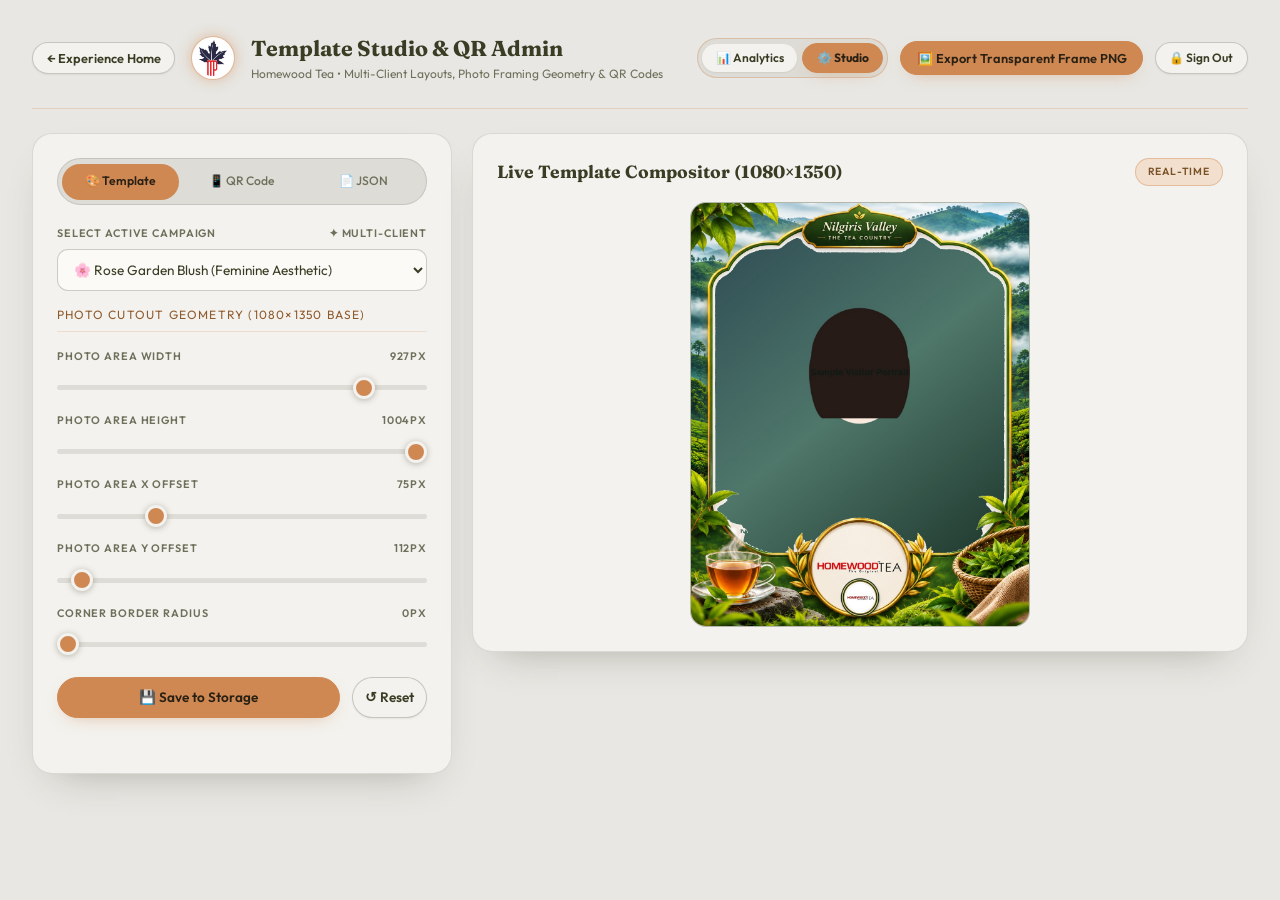
==== commit 4a82301c: "Apply the Persian Orange, Platinum and Dark Moss brand palette to the visitor, login and admin surfa" ====
--- a/admin.html
+++ b/admin.html
@@ -3,7 +3,7 @@
 <head>
   <meta charset="UTF-8" />
   <meta name="viewport" content="width=device-width, initial-scale=1.0" />
-  <meta name="theme-color" content="#12100e" />
+  <meta name="theme-color" content="#e8e7e3" />
   <title>Admin & Template Studio | Homewood Tea</title>
   <link rel="icon" type="image/x-icon" href="favicon.ico" />
   <link rel="shortcut icon" href="logo.ico" />
@@ -15,24 +15,24 @@
   <!-- Auth is enforced server-side: this page is only served to a valid session. -->
   <div class="admin-container">
     <!-- Top Header -->
-    <header style="display: flex; justify-content: space-between; align-items: center; padding-bottom: 1.5rem; border-bottom: 1px solid rgba(255, 122, 69, 0.25);">
+    <header style="display: flex; justify-content: space-between; align-items: center; padding-bottom: 1.5rem; border-bottom: 1px solid rgba(207, 136, 82, 0.25);">
       <div style="display: flex; align-items: center; gap: 1rem;">
         <a href="index.html" class="btn-secondary" style="font-size: 0.8rem; padding: 0.5rem 0.85rem;">
           ← Experience Home
         </a>
-        <img src="logo.png" alt="Homewood Tea" style="width: 44px; height: 44px; object-fit: contain; border-radius: 50%; background: #ffffff; padding: 3px; box-shadow: 0 0 14px rgba(255, 122, 69, 0.45); border: 1.5px solid rgba(255, 122, 69, 0.6);" />
+        <img src="logo.png" alt="Homewood Tea" style="width: 44px; height: 44px; object-fit: contain; border-radius: 50%; background: #ffffff; padding: 3px; box-shadow: 0 0 14px rgba(207, 136, 82, 0.45); border: 1.5px solid rgba(207, 136, 82, 0.6);" />
         <div>
           <h1 class="font-serif gold-gradient-text" style="font-size: 1.35rem; font-weight: 700;">
             Template Studio & QR Admin
           </h1>
-          <p style="font-size: 0.75rem; color: rgba(251, 248, 242, 0.65);">
+          <p style="font-size: 0.75rem; color: var(--muted);">
             Homewood Tea • Multi-Client Layouts, Photo Framing Geometry & QR Codes
           </p>
         </div>
       </div>
       <div style="display: flex; align-items: center; gap: 0.75rem; flex-wrap: wrap;">
         <!-- Admin Navigation Switcher -->
-        <div style="display: inline-flex; align-items: center; background: rgba(8, 13, 11, 0.9); padding: 0.25rem; border-radius: 999px; border: 1px solid rgba(255, 122, 69, 0.35); gap: 0.3rem;">
+        <div style="display: inline-flex; align-items: center; background: var(--paper-deep); padding: 0.25rem; border-radius: 999px; border: 1px solid rgba(207, 136, 82, 0.35); gap: 0.3rem;">
           <a href="analytics.html" class="btn-secondary" style="font-size: 0.75rem; padding: 0.45rem 0.85rem; border-radius: 999px; border: none; text-decoration: none;">
             📊 Analytics
           </a>
@@ -83,7 +83,7 @@
 
         <!-- TAB 1: Template Sliders -->
         <div class="admin-tab-content" data-tab-content="template">
-          <div style="font-size: 0.75rem; text-transform: uppercase; letter-spacing: 0.1em; color: var(--nilgiri-gold); margin-bottom: 1rem; border-bottom: 1px solid rgba(255, 122, 69, 0.2); padding-bottom: 0.4rem;">
+          <div style="font-size: 0.75rem; text-transform: uppercase; letter-spacing: 0.1em; color: #8f5a2d; margin-bottom: 1rem; border-bottom: 1px solid rgba(207, 136, 82, 0.2); padding-bottom: 0.4rem;">
             Photo Cutout Geometry (1080×1350 Base)
           </div>
 
@@ -135,12 +135,12 @@
               ↺ Reset
             </button>
           </div>
-          <div id="save-status-msg" style="font-size: 0.75rem; color: #4ade80; text-align: center; margin-top: 0.75rem; min-height: 1.2rem;"></div>
+          <div id="save-status-msg" style="font-size: 0.75rem; color: #3f6b3f; text-align: center; margin-top: 0.75rem; min-height: 1.2rem;"></div>
         </div>
 
         <!-- TAB 2: Printable QR Generator -->
         <div class="admin-tab-content" data-tab-content="qrcodes" style="display: none;">
-          <div style="font-size: 0.75rem; text-transform: uppercase; letter-spacing: 0.1em; color: var(--nilgiri-gold); margin-bottom: 1rem; border-bottom: 1px solid rgba(255, 122, 69, 0.2); padding-bottom: 0.4rem;">
+          <div style="font-size: 0.75rem; text-transform: uppercase; letter-spacing: 0.1em; color: #8f5a2d; margin-bottom: 1rem; border-bottom: 1px solid rgba(207, 136, 82, 0.2); padding-bottom: 0.4rem;">
             Print-Ready Campaign QR Codes
           </div>
 
@@ -150,7 +150,7 @@
           </div>
 
           <div style="display: flex; justify-content: center; margin: 1.5rem 0;">
-            <div id="admin-qr-container" style="padding: 1rem; background: #ffffff; border-radius: 1.25rem; box-shadow: 0 10px 25px rgba(0,0,0,0.5);"></div>
+            <div id="admin-qr-container" style="padding: 1rem; background: #ffffff; border-radius: 1.25rem; box-shadow: 0 10px 25px var(--shadow);"></div>
           </div>
 
           <button id="btn-download-qr" class="btn-gold" style="width: 100%; font-size: 0.85rem; padding: 0.8rem;">
@@ -160,11 +160,11 @@
 
         <!-- TAB 3: JSON Config Viewer -->
         <div class="admin-tab-content" data-tab-content="json" style="display: none;">
-          <div style="font-size: 0.75rem; text-transform: uppercase; letter-spacing: 0.1em; color: var(--nilgiri-gold); margin-bottom: 1rem; border-bottom: 1px solid rgba(255, 122, 69, 0.2); padding-bottom: 0.4rem;">
+          <div style="font-size: 0.75rem; text-transform: uppercase; letter-spacing: 0.1em; color: #8f5a2d; margin-bottom: 1rem; border-bottom: 1px solid rgba(207, 136, 82, 0.2); padding-bottom: 0.4rem;">
             Exportable Campaign JSON Definition
           </div>
 
-          <textarea id="json-campaign-text" readonly style="width: 100%; height: 260px; background: rgba(8, 28, 21, 0.95); border: 1px solid rgba(255, 122, 69, 0.3); border-radius: 0.75rem; padding: 0.85rem; color: #a7f3d0; font-family: monospace; font-size: 0.75rem; resize: vertical; outline: none; margin-bottom: 1rem;"></textarea>
+          <textarea id="json-campaign-text" readonly style="width: 100%; height: 260px; background: #fbfaf7; border: 1px solid rgba(207, 136, 82, 0.3); border-radius: 0.75rem; padding: 0.85rem; color: var(--ink); font-family: monospace; font-size: 0.75rem; resize: vertical; outline: none; margin-bottom: 1rem;"></textarea>
 
           <button id="btn-copy-json" class="btn-gold" style="width: 100%; font-size: 0.85rem; padding: 0.8rem;">
             📋 Copy JSON Configuration
@@ -175,13 +175,13 @@
       <!-- Right Live Preview Canvas -->
       <div class="admin-panel" style="display: flex; flex-direction: column; align-items: center; justify-content: center;">
         <div style="width: 100%; display: flex; justify-content: space-between; align-items: center; margin-bottom: 1rem;">
-          <h3 class="font-serif" style="font-size: 1.1rem; color: #fdf4d8;">Live Template Compositor (1080×1350)</h3>
+          <h3 class="font-serif" style="font-size: 1.1rem; color: var(--ink);">Live Template Compositor (1080×1350)</h3>
           <span class="badge-pill" style="font-size: 0.65rem;">Real-time</span>
         </div>
 
         <div class="preview-canvas-box" style="position: relative;">
           <img id="admin-preview-img" alt="Live template preview" />
-          <div id="admin-preview-loading" style="display: none; position: absolute; inset: 0; background: rgba(8, 28, 21, 0.8); align-items: center; justify-content: center; font-size: 0.85rem; color: var(--nilgiri-gold);">
+          <div id="admin-preview-loading" style="display: none; position: absolute; inset: 0; background: rgba(232, 231, 227, 0.85); align-items: center; justify-content: center; font-size: 0.85rem; color: var(--nilgiri-gold);">
             Rendering live frame...
           </div>
         </div>
--- a/css/style.css
+++ b/css/style.css
@@ -5,29 +5,29 @@
    Warm paper, near-black ink, one burnt-orange accent. No gradients on text.
    ========================================================================== */
 :root {
-  --paper: #f6f1e8;
-  --paper-deep: #ece3d4;
-  --surface: #fffdf8;
-  --surface-2: #faf5ec;
-
-  --ink: #1b1512;
-  --ink-soft: #3d332b;
-  --muted: #786c5f;
-  --faint: #a29586;
-
-  --line: rgba(27, 21, 18, 0.10);
-  --line-strong: rgba(27, 21, 18, 0.18);
-
-  --accent: #c2410c;
-  --accent-deep: #9a3412;
-  --accent-soft: #fbe6da;
-  --on-accent: #fffdf8;
-
-  --pine: #1f4d3f;
-  --brass: #a97b3f;
-
-  --shadow-sm: 0 1px 2px rgba(27, 21, 18, 0.06);
-  --shadow: 0 18px 40px -24px rgba(27, 21, 18, 0.45);
+  --paper: #e8e7e3;
+  --paper-deep: #dedcd6;
+  --surface: #f3f2ee;
+  --surface-2: #eceae5;
+
+  --ink: #3b3c24;
+  --ink-soft: #525333;
+  --muted: #6e705b;
+  --faint: #8f917f;
+
+  --line: rgba(59, 60, 36, 0.14);
+  --line-strong: rgba(59, 60, 36, 0.24);
+
+  --accent: #cf8852;
+  --accent-deep: #b3703c;
+  --accent-soft: #f2dfce;
+  --on-accent: #2a2114;
+
+  --pine: #525333;
+  --brass: #cf8852;
+
+  --shadow-sm: 0 1px 2px rgba(59, 60, 36, 0.07);
+  --shadow: 0 18px 40px -24px rgba(59, 60, 36, 0.42);
 
   --r-sm: 10px;
   --r: 16px;
@@ -45,10 +45,10 @@
   --tea-emerald-deep: var(--ink);
   --tea-emerald-rich: var(--ink-soft);
   --tea-forest: var(--pine);
-  --tea-sprout: #2f6b55;
+  --tea-sprout: #525333;
   --tea-mint-soft: var(--accent-soft);
   --tea-gold: var(--brass);
-  --tea-gold-champagne: #cf9a5e;
+  --tea-gold-champagne: #cf8852;
   --tea-text-title: var(--ink);
   --tea-text-body: var(--ink-soft);
   --tea-text-muted: var(--muted);
@@ -182,7 +182,7 @@
   background: var(--accent);
   color: var(--on-accent);
   border-color: var(--accent);
-  box-shadow: 0 6px 18px -10px rgba(194, 65, 12, 0.7);
+  box-shadow: 0 6px 18px -10px rgba(207, 136, 82, 0.7);
 }
 .btn-gold:hover { background: var(--accent-deep); border-color: var(--accent-deep); color: var(--on-accent); }
 
@@ -199,7 +199,7 @@
   color: var(--ink);
   border-color: var(--line-strong);
 }
-.btn-ghost:hover { background: rgba(27, 21, 18, 0.04); color: var(--ink); }
+.btn-ghost:hover { background: rgba(59, 60, 36, 0.04); color: var(--ink); }
 
 .btn-icon {
   width: 2.75rem;
@@ -260,7 +260,7 @@
   height: 7px;
   border-radius: 50%;
   background: var(--accent);
-  box-shadow: 0 0 0 0 rgba(194, 65, 12, 0.5);
+  box-shadow: 0 0 0 0 rgba(207, 136, 82, 0.5);
   animation: pulseRing 2.4s ease-out infinite;
   flex: 0 0 auto;
 }
@@ -870,7 +870,7 @@
   border-radius: 50%;
   background: var(--accent);
   border: 3px solid var(--surface);
-  box-shadow: 0 1px 6px rgba(27, 21, 18, 0.35);
+  box-shadow: 0 1px 6px rgba(59, 60, 36, 0.35);
   cursor: pointer;
 }
 input[type="range"]::-moz-range-thumb {
@@ -879,7 +879,7 @@
   border-radius: 50%;
   background: var(--accent);
   border: 3px solid var(--surface);
-  box-shadow: 0 1px 6px rgba(27, 21, 18, 0.35);
+  box-shadow: 0 1px 6px rgba(59, 60, 36, 0.35);
   cursor: pointer;
 }
 
@@ -1102,7 +1102,7 @@
   padding: 0.55rem 0.85rem;
   border-radius: 10px;
   background: var(--accent-soft);
-  border: 1px solid rgba(194, 65, 12, 0.3);
+  border: 1px solid rgba(207, 136, 82, 0.3);
   color: var(--accent-deep);
   font-size: 0.72rem;
   font-weight: 600;
@@ -1150,9 +1150,9 @@
   to { opacity: 1; transform: translateY(0) scale(1); }
 }
 @keyframes pulseRing {
-  0% { box-shadow: 0 0 0 0 rgba(194, 65, 12, 0.45); }
-  70% { box-shadow: 0 0 0 8px rgba(194, 65, 12, 0); }
-  100% { box-shadow: 0 0 0 0 rgba(194, 65, 12, 0); }
+  0% { box-shadow: 0 0 0 0 rgba(207, 136, 82, 0.45); }
+  70% { box-shadow: 0 0 0 8px rgba(207, 136, 82, 0); }
+  100% { box-shadow: 0 0 0 0 rgba(207, 136, 82, 0); }
 }
 @keyframes spin { to { transform: rotate(360deg); } }
 
--- a/css/admin.css
+++ b/css/admin.css
@@ -1,24 +1,25 @@
 /* ==========================================================================
-   Admin + analytics surfaces - dark counterpart of the visitor theme
+   Admin + analytics surfaces - light counterpart of the visitor theme
+   Platinum ground, Dark Moss type, Persian Orange accent.
    ========================================================================== */
 :root {
-  --accent: #ff7a45;
-  --accent-deep: #e8622c;
-  --accent-soft: rgba(255, 122, 69, 0.14);
-  --on-accent: #1b1005;
+  --accent: #cf8852;
+  --accent-deep: #b3703c;
+  --accent-soft: #f2dfce;
+  --on-accent: #2a2114;
 
-  --heading-strong: #f7ede2;
-  --tea-text-muted: #b3a89c;
-  --tea-text-dim: #8c8175;
-  --lux-pearl-dim: #b3a89c;
-  --lux-gold-champagne: #ffb58f;
-  --nilgiri-gold: #ff9a6b;
-  --nilgiri-emerald: #ff9a6b;
+  --heading-strong: var(--ink);
+  --tea-text-muted: var(--muted);
+  --tea-text-dim: var(--faint);
+  --lux-pearl-dim: var(--muted);
+  --lux-gold-champagne: var(--accent);
+  --nilgiri-gold: var(--accent);
+  --nilgiri-emerald: var(--pine);
 }
 
 body {
-  background: #12100e;
-  color: #e9e0d6;
+  background: var(--paper);
+  color: var(--ink-soft);
 }
 
 .admin-container {
@@ -35,20 +36,20 @@
 }
 
 .admin-container .btn-secondary {
-  background: #221d19;
-  border-color: rgba(255, 255, 255, 0.14);
-  color: #efe6dc;
+  background: var(--surface);
+  border-color: var(--line-strong);
+  color: var(--ink);
 }
 .admin-container .btn-secondary:hover {
-  background: #2b2520;
-  border-color: rgba(255, 255, 255, 0.26);
-  color: #fff;
+  background: var(--surface-2);
+  border-color: var(--accent);
+  color: var(--ink);
 }
 
 .admin-container .badge-pill {
-  background: #241f1a;
-  border-color: rgba(255, 122, 69, 0.35);
-  color: #ffc3a5;
+  background: var(--accent-soft);
+  border-color: rgba(207, 136, 82, 0.4);
+  color: #7a5228;
 }
 
 .admin-grid {
@@ -60,18 +61,18 @@
 }
 
 .admin-panel {
-  background: #1a1714;
-  border: 1px solid rgba(255, 255, 255, 0.08);
+  background: var(--surface);
+  border: 1px solid var(--line);
   border-radius: 20px;
   padding: clamp(1.1rem, 2.5vw, 1.5rem);
-  box-shadow: 0 20px 45px -35px rgba(0, 0, 0, 0.9);
+  box-shadow: var(--shadow);
 }
 
 .admin-nav-tabs {
   display: flex;
   gap: 0.3rem;
-  background: #100e0c;
-  border: 1px solid rgba(255, 255, 255, 0.07);
+  background: var(--paper-deep);
+  border: 1px solid var(--line);
   border-radius: 999px;
   padding: 0.28rem;
   margin-bottom: 1.25rem;
@@ -81,7 +82,7 @@
   flex: 1;
   border: 0;
   background: transparent;
-  color: #a89d91;
+  color: var(--muted);
   padding: 0.55rem 0.4rem;
   border-radius: 999px;
   font-family: inherit;
@@ -90,7 +91,7 @@
   cursor: pointer;
   transition: background-color 0.15s ease, color 0.15s ease;
 }
-.admin-tab-btn:hover { color: #f0e7dd; }
+.admin-tab-btn:hover { color: var(--ink); }
 .admin-tab-btn.active {
   background: var(--accent);
   color: var(--on-accent);
@@ -108,16 +109,16 @@
   font-weight: 600;
   letter-spacing: 0.08em;
   text-transform: uppercase;
-  color: #a89d91;
+  color: var(--muted);
   margin-bottom: 0.45rem;
 }
 
 .admin-select,
 .admin-input {
   width: 100%;
-  background: #100e0c;
-  color: #f2e9df;
-  border: 1px solid rgba(255, 255, 255, 0.14);
+  background: #fbfaf7;
+  color: var(--ink);
+  border: 1px solid var(--line-strong);
   border-radius: 11px;
   padding: 0.62rem 0.75rem;
   font-family: inherit;
@@ -128,12 +129,12 @@
 .admin-select:focus,
 .admin-input:focus {
   border-color: var(--accent);
-  box-shadow: 0 0 0 3px rgba(255, 122, 69, 0.16);
+  box-shadow: 0 0 0 3px rgba(207, 136, 82, 0.22);
 }
 
-input[type="range"] { background: #2a241f; }
-input[type="range"]::-webkit-slider-thumb { border-color: #1a1714; }
-input[type="range"]::-moz-range-thumb { border-color: #1a1714; }
+input[type="range"] { background: var(--paper-deep); }
+input[type="range"]::-webkit-slider-thumb { border-color: var(--surface); }
+input[type="range"]::-moz-range-thumb { border-color: var(--surface); }
 
 .preview-canvas-box {
   width: 100%;
@@ -141,8 +142,8 @@
   aspect-ratio: 1080 / 1350;
   border-radius: 16px;
   overflow: hidden;
-  background: #0b0908;
-  border: 1px solid rgba(255, 255, 255, 0.1);
+  background: var(--paper-deep);
+  border: 1px solid var(--line-strong);
   margin: 0 auto;
 }
 .preview-canvas-box img {
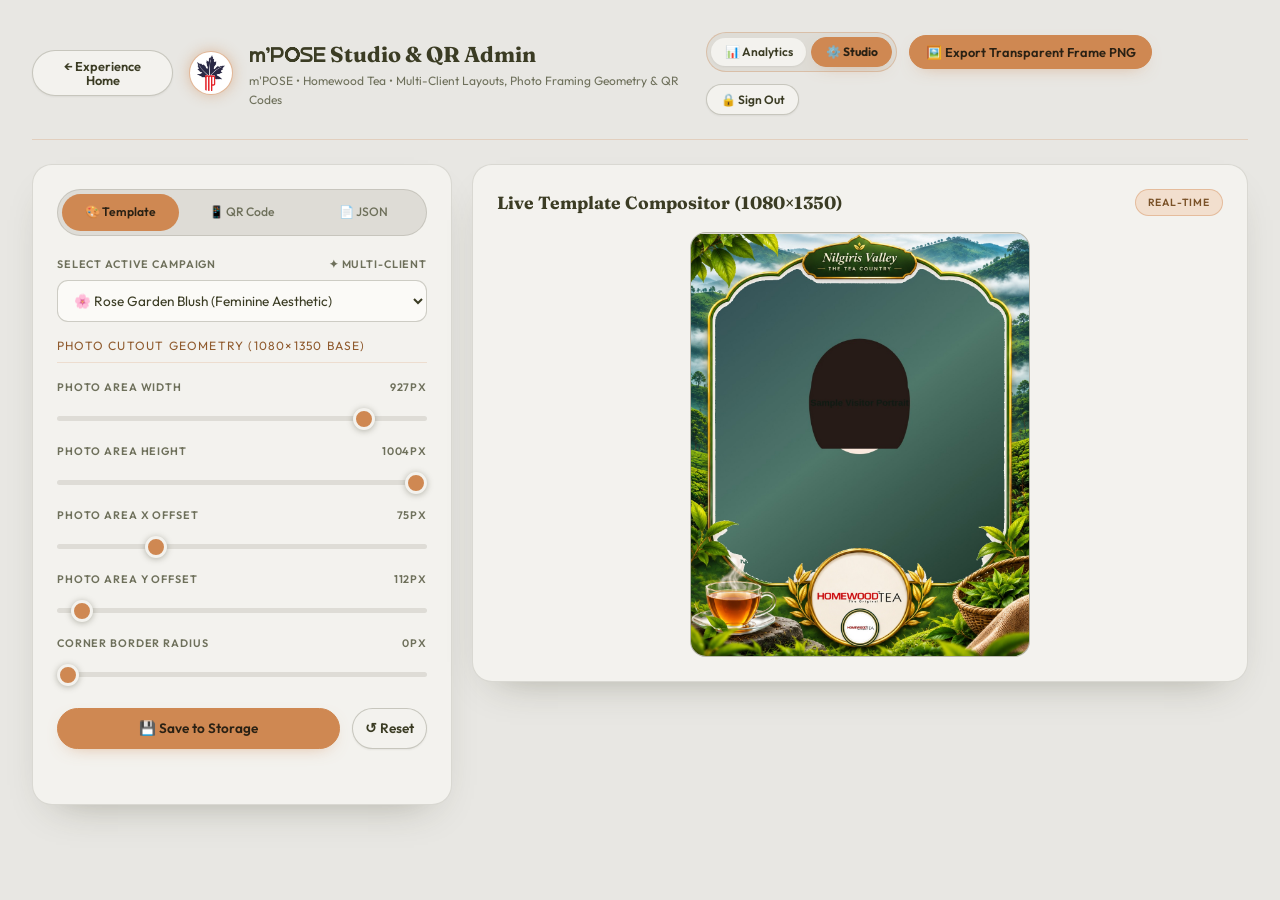
==== commit a3dbc246: "Rebrand product to m'POSE with custom Godber typeface" ====
--- a/admin.html
+++ b/admin.html
@@ -4,7 +4,7 @@
   <meta charset="UTF-8" />
   <meta name="viewport" content="width=device-width, initial-scale=1.0" />
   <meta name="theme-color" content="#e8e7e3" />
-  <title>Admin & Template Studio | Homewood Tea</title>
+  <title>Admin & Template Studio | m'POSE · Homewood Tea</title>
   <link rel="icon" type="image/x-icon" href="favicon.ico" />
   <link rel="shortcut icon" href="logo.ico" />
   <link rel="apple-touch-icon" href="logo.png" />
@@ -22,11 +22,11 @@
         </a>
         <img src="logo.png" alt="Homewood Tea" style="width: 44px; height: 44px; object-fit: contain; border-radius: 50%; background: #ffffff; padding: 3px; box-shadow: 0 0 14px rgba(207, 136, 82, 0.45); border: 1.5px solid rgba(207, 136, 82, 0.6);" />
         <div>
-          <h1 class="font-serif gold-gradient-text" style="font-size: 1.35rem; font-weight: 700;">
-            Template Studio & QR Admin
+          <h1 class="gold-gradient-text" style="font-size: 1.35rem; font-weight: 700;">
+            <span class="font-mpose" style="letter-spacing: 0.04em;">m'POSE</span> Studio & QR Admin
           </h1>
           <p style="font-size: 0.75rem; color: var(--muted);">
-            Homewood Tea • Multi-Client Layouts, Photo Framing Geometry & QR Codes
+            m'POSE • Homewood Tea • Multi-Client Layouts, Photo Framing Geometry & QR Codes
           </p>
         </div>
       </div>
--- a/css/style.css
+++ b/css/style.css
@@ -1,7 +1,17 @@
 @import url('https://fonts.googleapis.com/css2?family=Fraunces:ital,opsz,wght@0,9..144,400;0,9..144,600;0,9..144,700;1,9..144,500&family=Outfit:wght@300;400;500;600;700&display=swap');
 
+@font-face {
+  font-family: 'Godber';
+  src: url('../Font/Godber-Regular.ttf') format('truetype'),
+       url('/Font/Godber-Regular.ttf') format('truetype'),
+       url('Godber-Regular.ttf') format('truetype');
+  font-weight: normal;
+  font-style: normal;
+  font-display: swap;
+}
+
 /* ==========================================================================
-   Nilgiris Frame - design tokens
+   m'POSE - design tokens
    Warm paper, near-black ink, one burnt-orange accent. No gradients on text.
    ========================================================================== */
 :root {
@@ -34,6 +44,7 @@
   --r-lg: 24px;
   --r-pill: 999px;
 
+  --font-brand: 'Godber', 'Fraunces', Georgia, serif;
   --font-serif: 'Fraunces', Georgia, serif;
   --font-sans: 'Outfit', -apple-system, BlinkMacSystemFont, 'Segoe UI', Roboto, sans-serif;
   --heading-strong: var(--ink);
@@ -362,10 +373,14 @@
 .brand-crest img { width: 100%; height: 100%; object-fit: contain; }
 .brand-text { display: flex; flex-direction: column; line-height: 1.15; }
 .brand-text strong {
-  font-family: var(--font-serif);
-  font-size: 1.02rem;
+  font-family: var(--font-brand);
+  font-size: 1.18rem;
   font-weight: 700;
-  letter-spacing: -0.01em;
+  letter-spacing: 0.02em;
+}
+.brand-name, .font-mpose, .font-brand {
+  font-family: var(--font-brand) !important;
+  letter-spacing: 0.02em;
 }
 .brand-text small {
   font-size: 0.62rem;
--- a/css/admin.css
+++ b/css/admin.css
@@ -1,8 +1,19 @@
+@font-face {
+  font-family: 'Godber';
+  src: url('../Font/Godber-Regular.ttf') format('truetype'),
+       url('/Font/Godber-Regular.ttf') format('truetype'),
+       url('Godber-Regular.ttf') format('truetype');
+  font-weight: normal;
+  font-style: normal;
+  font-display: swap;
+}
+
 /* ==========================================================================
    Admin + analytics surfaces - light counterpart of the visitor theme
    Platinum ground, Dark Moss type, Persian Orange accent.
    ========================================================================== */
 :root {
+  --font-brand: 'Godber', Georgia, serif;
   --accent: #cf8852;
   --accent-deep: #b3703c;
   --accent-soft: #f2dfce;
@@ -15,6 +26,11 @@
   --lux-gold-champagne: var(--accent);
   --nilgiri-gold: var(--accent);
   --nilgiri-emerald: var(--pine);
+}
+
+.font-brand, .brand-name, .font-mpose {
+  font-family: var(--font-brand) !important;
+  letter-spacing: 0.02em;
 }
 
 body {
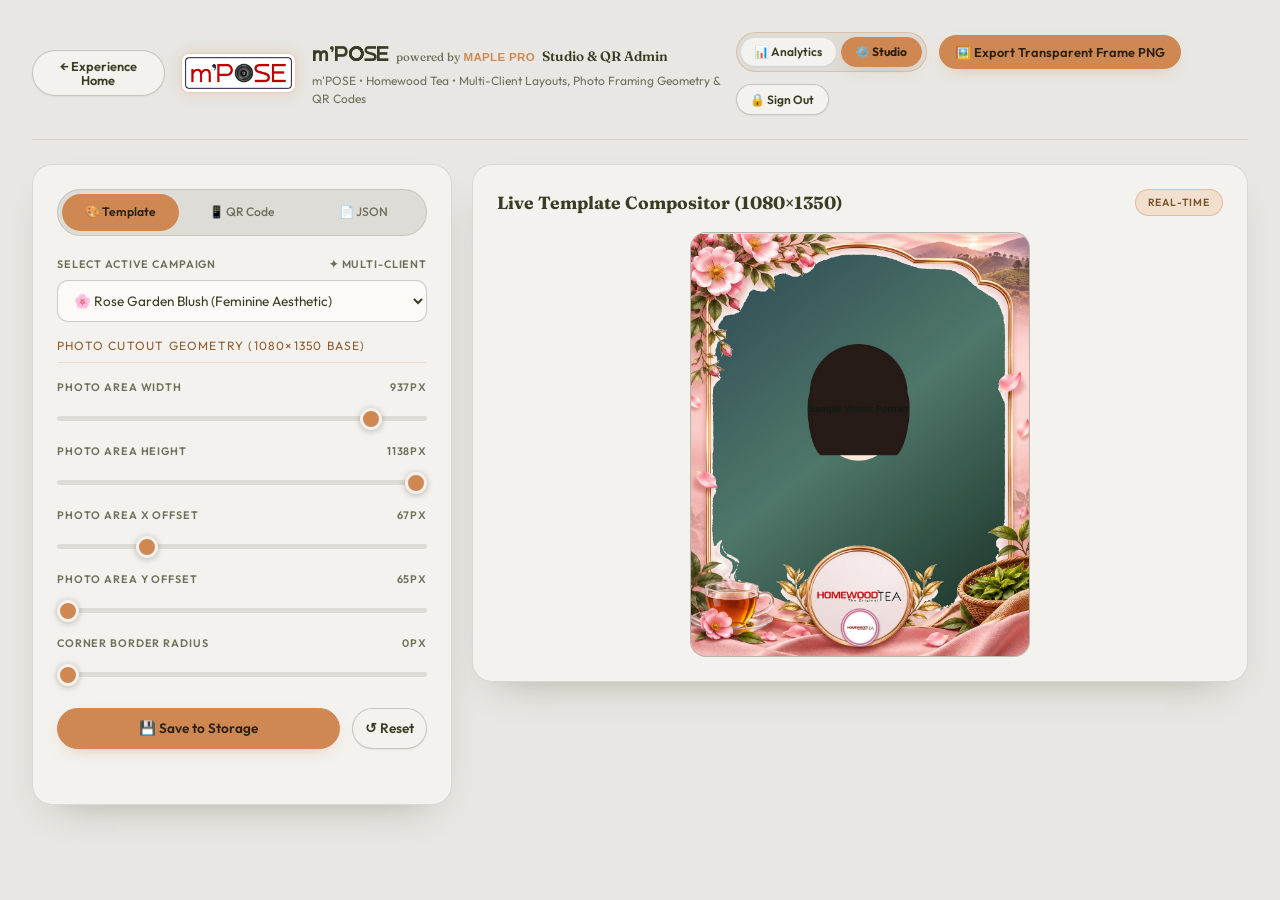
==== commit b315379f: "Add new m'POSE logo badge and update product branding to m'POSE powered by Maple Pro with Gill Sans " ====
--- a/admin.html
+++ b/admin.html
@@ -4,7 +4,7 @@
   <meta charset="UTF-8" />
   <meta name="viewport" content="width=device-width, initial-scale=1.0" />
   <meta name="theme-color" content="#e8e7e3" />
-  <title>Admin & Template Studio | m'POSE · Homewood Tea</title>
+  <title>Admin Studio | m'POSE powered by Maple Pro · Homewood Tea</title>
   <link rel="icon" type="image/x-icon" href="favicon.ico" />
   <link rel="shortcut icon" href="logo.ico" />
   <link rel="apple-touch-icon" href="logo.png" />
@@ -20,13 +20,15 @@
         <a href="index.html" class="btn-secondary" style="font-size: 0.8rem; padding: 0.5rem 0.85rem;">
           ← Experience Home
         </a>
-        <img src="logo.png" alt="Homewood Tea" style="width: 44px; height: 44px; object-fit: contain; border-radius: 50%; background: #ffffff; padding: 3px; box-shadow: 0 0 14px rgba(207, 136, 82, 0.45); border: 1.5px solid rgba(207, 136, 82, 0.6);" />
+        <img src="mpose-logo.png" alt="m'POSE" style="height: 40px; width: auto; object-fit: contain; border-radius: 8px; background: #ffffff; padding: 3px; box-shadow: 0 0 14px rgba(207, 136, 82, 0.25); border: 1px solid rgba(207, 136, 82, 0.4);" />
         <div>
-          <h1 class="gold-gradient-text" style="font-size: 1.35rem; font-weight: 700;">
-            <span class="font-mpose" style="letter-spacing: 0.04em;">m'POSE</span> Studio & QR Admin
+          <h1 class="gold-gradient-text" style="font-size: 1.35rem; font-weight: 700; display: flex; align-items: baseline; gap: 0.45rem; flex-wrap: wrap;">
+            <span class="font-mpose" style="letter-spacing: 0.04em;">m'POSE</span>
+            <span style="font-size: 0.72rem; color: var(--muted); font-weight: 500;">powered by <strong class="font-maple-pro" style="color: var(--accent); font-weight: 700; text-transform: uppercase;">Maple Pro</strong></span>
+            <span style="font-size: 0.85rem; color: var(--ink); font-weight: 600;">Studio &amp; QR Admin</span>
           </h1>
           <p style="font-size: 0.75rem; color: var(--muted);">
-            m'POSE • Homewood Tea • Multi-Client Layouts, Photo Framing Geometry & QR Codes
+            m'POSE • Homewood Tea • Multi-Client Layouts, Photo Framing Geometry &amp; QR Codes
           </p>
         </div>
       </div>
--- a/css/style.css
+++ b/css/style.css
@@ -45,6 +45,7 @@
   --r-pill: 999px;
 
   --font-brand: 'Godber', 'Fraunces', Georgia, serif;
+  --font-maple: 'Gill Sans', 'Gill Sans MT', Calibri, 'Trebuchet MS', sans-serif;
   --font-serif: 'Fraunces', Georgia, serif;
   --font-sans: 'Outfit', -apple-system, BlinkMacSystemFont, 'Segoe UI', Roboto, sans-serif;
   --heading-strong: var(--ink);
@@ -382,6 +383,32 @@
   font-family: var(--font-brand) !important;
   letter-spacing: 0.02em;
 }
+.font-gillsans, .font-maple-pro, .font-maple {
+  font-family: var(--font-maple) !important;
+  font-weight: 600;
+  letter-spacing: 0.03em;
+}
+.brand-badge-img {
+  height: 42px;
+  width: auto;
+  max-width: 145px;
+  object-fit: contain;
+  display: block;
+}
+.powered-by-tag {
+  font-size: 0.65rem;
+  letter-spacing: 0.03em;
+  color: var(--muted);
+  line-height: 1.2;
+}
+.maple-pro-brand {
+  font-family: var(--font-maple) !important;
+  font-weight: 700;
+  color: var(--accent);
+  letter-spacing: 0.05em;
+  text-transform: uppercase;
+  font-size: 0.72rem;
+}
 .brand-text small {
   font-size: 0.62rem;
   letter-spacing: 0.14em;
@@ -722,6 +749,15 @@
   width: 100%;
   height: 100%;
   object-fit: cover;
+}
+.camera-frame-overlay {
+  position: absolute;
+  inset: 0;
+  width: 100%;
+  height: 100%;
+  object-fit: contain;
+  z-index: 10;
+  pointer-events: none;
 }
 .cam-top, .cam-bottom {
   position: absolute;
--- a/css/admin.css
+++ b/css/admin.css
@@ -14,6 +14,7 @@
    ========================================================================== */
 :root {
   --font-brand: 'Godber', Georgia, serif;
+  --font-maple: 'Gill Sans', 'Gill Sans MT', Calibri, 'Trebuchet MS', sans-serif;
   --accent: #cf8852;
   --accent-deep: #b3703c;
   --accent-soft: #f2dfce;
@@ -31,6 +32,12 @@
 .font-brand, .brand-name, .font-mpose {
   font-family: var(--font-brand) !important;
   letter-spacing: 0.02em;
+}
+
+.font-gillsans, .font-maple-pro, .font-maple {
+  font-family: var(--font-maple) !important;
+  font-weight: 600;
+  letter-spacing: 0.03em;
 }
 
 body {
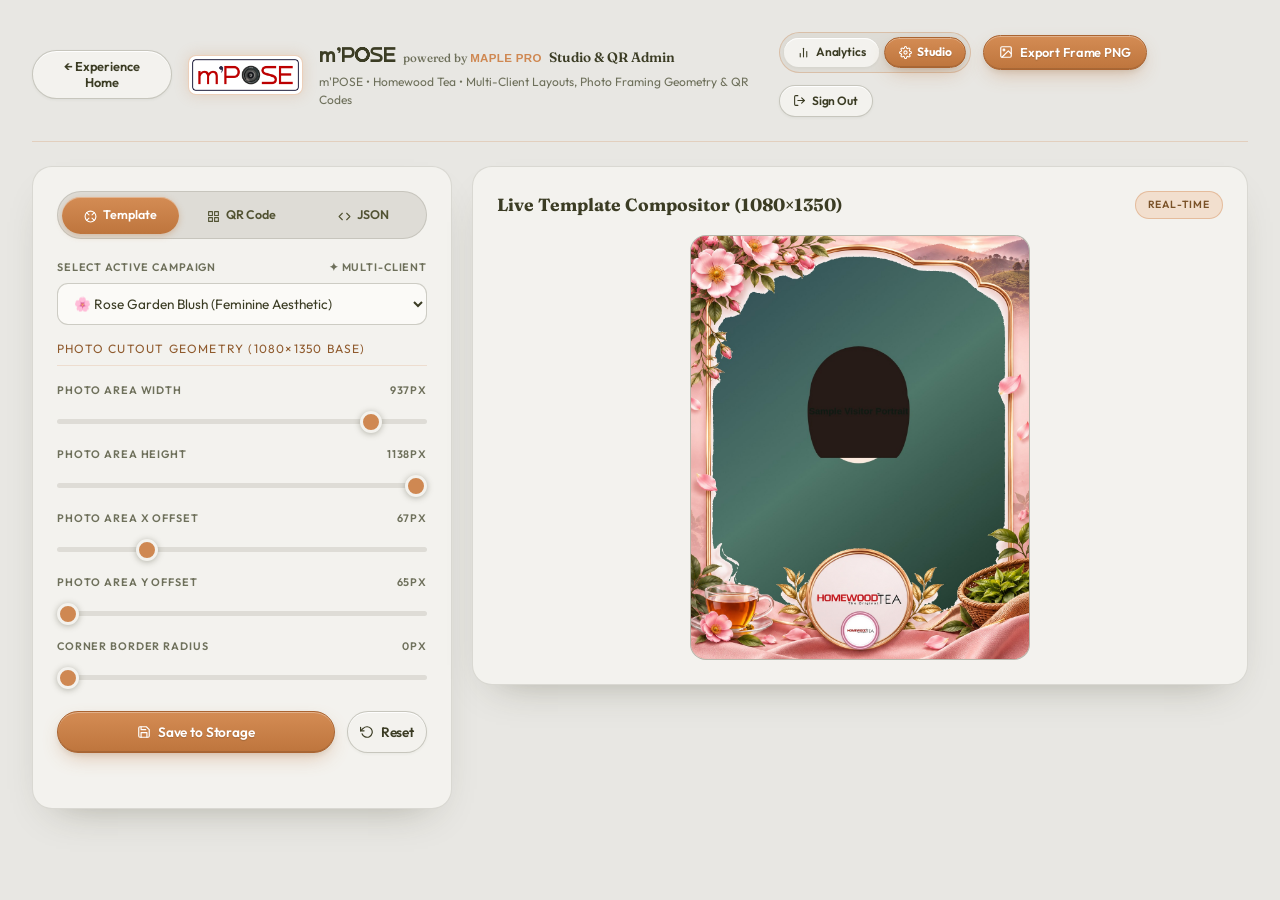
==== commit 60fe42e2: "Redesign all buttons and controls with human-crafted tactile micro-interactions and agency-grade SVG" ====
--- a/admin.html
+++ b/admin.html
@@ -35,20 +35,24 @@
       <div style="display: flex; align-items: center; gap: 0.75rem; flex-wrap: wrap;">
         <!-- Admin Navigation Switcher -->
         <div style="display: inline-flex; align-items: center; background: var(--paper-deep); padding: 0.25rem; border-radius: 999px; border: 1px solid rgba(207, 136, 82, 0.35); gap: 0.3rem;">
-          <a href="analytics.html" class="btn-secondary" style="font-size: 0.75rem; padding: 0.45rem 0.85rem; border-radius: 999px; border: none; text-decoration: none;">
-            📊 Analytics
+          <a href="analytics.html" class="btn-secondary" style="font-size: 0.75rem; padding: 0.45rem 0.85rem; border-radius: 999px; border: none; text-decoration: none; display: inline-flex; align-items: center; gap: 0.35rem;">
+            <svg viewBox="0 0 24 24" fill="none" stroke="currentColor" stroke-width="2" stroke-linecap="round" stroke-linejoin="round" style="width: 13px; height: 13px;"><line x1="18" y1="20" x2="18" y2="10"/><line x1="12" y1="20" x2="12" y2="4"/><line x1="6" y1="20" x2="6" y2="14"/></svg>
+            <span>Analytics</span>
           </a>
-          <a href="admin.html" class="btn-gold" style="font-size: 0.75rem; padding: 0.45rem 0.85rem; border-radius: 999px; text-decoration: none; font-weight: 700;">
-            ⚙️ Studio
+          <a href="admin.html" class="btn-gold" style="font-size: 0.75rem; padding: 0.45rem 0.85rem; border-radius: 999px; text-decoration: none; font-weight: 700; display: inline-flex; align-items: center; gap: 0.35rem;">
+            <svg viewBox="0 0 24 24" fill="none" stroke="currentColor" stroke-width="2" stroke-linecap="round" stroke-linejoin="round" style="width: 13px; height: 13px;"><circle cx="12" cy="12" r="3"/><path d="M19.4 15a1.65 1.65 0 0 0 .33 1.82l.06.06a2 2 0 0 1 0 2.83 2 2 0 0 1-2.83 0l-.06-.06a1.65 1.65 0 0 0-1.82-.33 1.65 1.65 0 0 0-1 1.51V21a2 2 0 0 1-2 2 2 2 0 0 1-2-2v-.09A1.65 1.65 0 0 0 9 19.4a1.65 1.65 0 0 0-1.82.33l-.06.06a2 2 0 0 1-2.83 0 2 2 0 0 1 0-2.83l.06-.06a1.65 1.65 0 0 0 .33-1.82 1.65 1.65 0 0 0-1.51-1H3a2 2 0 0 1-2-2 2 2 0 0 1 2-2h.09A1.65 1.65 0 0 0 4.6 9a1.65 1.65 0 0 0-.33-1.82l-.06-.06a2 2 0 0 1 0-2.83 2 2 0 0 1 2.83 0l.06.06a1.65 1.65 0 0 0 1.82.33H9a1.65 1.65 0 0 0 1-1.51V3a2 2 0 0 1 2-2 2 2 0 0 1 2 2v.09a1.65 1.65 0 0 0 1 1.51 1.65 1.65 0 0 0 1.82-.33l.06-.06a2 2 0 0 1 2.83 0 2 2 0 0 1 0 2.83l-.06.06a1.65 1.65 0 0 0-.33 1.82V9a1.65 1.65 0 0 0 1.51 1H21a2 2 0 0 1 2 2 2 2 0 0 1-2 2h-.09a1.65 1.65 0 0 0-1.51 1z"/></svg>
+            <span>Studio</span>
           </a>
         </div>
 
-        <button id="btn-export-frame" class="btn-gold" style="font-size: 0.8rem; padding: 0.55rem 0.95rem;">
-          🖼️ Export Transparent Frame PNG
+        <button id="btn-export-frame" class="btn-gold" style="font-size: 0.8rem; padding: 0.55rem 0.95rem; display: inline-flex; align-items: center; gap: 0.4rem;">
+          <svg viewBox="0 0 24 24" fill="none" stroke="currentColor" stroke-width="2" stroke-linecap="round" stroke-linejoin="round" style="width: 14px; height: 14px;"><rect x="3" y="3" width="18" height="18" rx="2" ry="2"/><circle cx="8.5" cy="8.5" r="1.5"/><polyline points="21 15 16 10 5 21"/></svg>
+          <span>Export Frame PNG</span>
         </button>
 
-        <button onclick="fetch('/api/logout', { method: 'POST' }).finally(() => window.location.replace('/login'));" class="btn-secondary" style="font-size: 0.75rem; padding: 0.5rem 0.85rem; border-radius: 999px;" title="Sign out of Admin">
-          🔒 Sign Out
+        <button onclick="fetch('/api/logout', { method: 'POST' }).finally(() => window.location.replace('/login'));" class="btn-secondary" style="font-size: 0.75rem; padding: 0.5rem 0.85rem; border-radius: 999px; display: inline-flex; align-items: center; gap: 0.35rem;" title="Sign out of Admin">
+          <svg viewBox="0 0 24 24" fill="none" stroke="currentColor" stroke-width="2" stroke-linecap="round" stroke-linejoin="round" style="width: 13px; height: 13px;"><path d="M9 21H5a2 2 0 0 1-2-2V5a2 2 0 0 1 2-2h4"/><polyline points="16 17 21 12 16 7"/><line x1="21" y1="12" x2="9" y2="12"/></svg>
+          <span>Sign Out</span>
         </button>
       </div>
     </header>
@@ -59,9 +63,18 @@
       <div class="admin-panel">
         <!-- Tabs -->
         <div class="admin-nav-tabs">
-          <button class="admin-tab-btn active" data-tab="template">🎨 Template</button>
-          <button class="admin-tab-btn" data-tab="qrcodes">📱 QR Code</button>
-          <button class="admin-tab-btn" data-tab="json">📄 JSON</button>
+          <button class="admin-tab-btn active" data-tab="template">
+            <svg viewBox="0 0 24 24" fill="none" stroke="currentColor" stroke-width="2" stroke-linecap="round" stroke-linejoin="round" style="width: 13px; height: 13px; display: inline-block; vertical-align: middle; margin-right: 4px;"><circle cx="12" cy="12" r="10"/><path d="m4.93 4.93 4.24 4.24"/><path d="m14.83 9.17 4.24-4.24"/><path d="m14.83 14.83 4.24 4.24"/><path d="m9.17 14.83-4.24 4.24"/></svg>
+            Template
+          </button>
+          <button class="admin-tab-btn" data-tab="qrcodes">
+            <svg viewBox="0 0 24 24" fill="none" stroke="currentColor" stroke-width="2" stroke-linecap="round" stroke-linejoin="round" style="width: 13px; height: 13px; display: inline-block; vertical-align: middle; margin-right: 4px;"><rect x="3" y="3" width="7" height="7"/><rect x="14" y="3" width="7" height="7"/><rect x="14" y="14" width="7" height="7"/><rect x="3" y="14" width="7" height="7"/></svg>
+            QR Code
+          </button>
+          <button class="admin-tab-btn" data-tab="json">
+            <svg viewBox="0 0 24 24" fill="none" stroke="currentColor" stroke-width="2" stroke-linecap="round" stroke-linejoin="round" style="width: 13px; height: 13px; display: inline-block; vertical-align: middle; margin-right: 4px;"><polyline points="16 18 22 12 16 6"/><polyline points="8 6 2 12 8 18"/></svg>
+            JSON
+          </button>
         </div>
 
         <!-- Campaign Selector -->
@@ -72,14 +85,17 @@
           </label>
           <select id="select-campaign" class="admin-select">
             <option value="rose-garden">🌸 Rose Garden Blush (Feminine Aesthetic)</option>
-            <option value="sunset-glow">🌅 Golden Sunset Glow (Warm Peach & Gold)</option>
+            <option value="factory-museum">🏭 Tea Factory &amp; Museum (Panoramic Factory &amp; Filmstrip)</option>
+            <option value="high-country">⛰️ High Country Explorer (Tactical Pine &amp; Brass)</option>
+            <option value="emerald-gold">🍃 Nilgiris Emerald &amp; Gold (Royal Gold &amp; Tea Terraces)</option>
+            <option value="sunset-glow">🌅 Golden Sunset Glow (Warm Peach &amp; Gold)</option>
+            <option value="dark-roast">☕ Dark Roast Noir (Matte Obsidian &amp; Copper)</option>
+            <option value="vintage-postcard">📜 Vintage Factory Postcard (Classic Sepia &amp; Postal Stamp)</option>
             <option value="lavender-serenity">🪻 Lavender Tea Garden (Floral Serenity)</option>
-            <option value="high-country">⛰️ High Country Explorer (Tactical Pine & Brass)</option>
+            <option value="nilgiris-valley">🍃 Nilgiris Valley Heritage (Colonial Green &amp; Gold)</option>
             <option value="nilgiris-adventure">🧭 Nilgiris Trail Adventure (Peak Expedition)</option>
-            <option value="dark-roast">☕ Dark Roast Noir (Matte Obsidian & Copper)</option>
-            <option value="nilgiris-valley">🍃 Nilgiris Valley Heritage (Colonial Green & Gold)</option>
-            <option value="classic-heritage">✨ Imperial Gold Heritage (24K Gold & Royal Velvet)</option>
-            <option value="moments-scrapbook">📷 Moments Scrapbook Polaroid (Cardstock & Stamps)</option>
+            <option value="classic-heritage">✨ Imperial Gold Heritage (24K Gold &amp; Royal Velvet)</option>
+            <option value="moments-scrapbook">📷 Moments Scrapbook Polaroid (Cardstock &amp; Stamps)</option>
           </select>
         </div>
 
@@ -130,11 +146,13 @@
           </div>
 
           <div style="display: flex; gap: 0.75rem; margin-top: 1.5rem;">
-            <button id="btn-save-template" class="btn-gold" style="flex: 1; font-size: 0.85rem; padding: 0.75rem;">
-              💾 Save to Storage
+            <button id="btn-save-template" class="btn-gold" style="flex: 1; font-size: 0.85rem; padding: 0.75rem; display: inline-flex; align-items: center; justify-content: center; gap: 0.4rem;">
+              <svg viewBox="0 0 24 24" fill="none" stroke="currentColor" stroke-width="2" stroke-linecap="round" stroke-linejoin="round" style="width: 14px; height: 14px;"><path d="M19 21H5a2 2 0 0 1-2-2V5a2 2 0 0 1 2-2h11l5 5v11a2 2 0 0 1-2 2z"/><polyline points="17 21 17 13 7 13 7 21"/><polyline points="7 3 7 8 15 8"/></svg>
+              <span>Save to Storage</span>
             </button>
-            <button id="btn-reset-defaults" class="btn-secondary" style="font-size: 0.85rem; padding: 0.75rem;">
-              ↺ Reset
+            <button id="btn-reset-defaults" class="btn-secondary" style="font-size: 0.85rem; padding: 0.75rem; display: inline-flex; align-items: center; justify-content: center; gap: 0.4rem;">
+              <svg viewBox="0 0 24 24" fill="none" stroke="currentColor" stroke-width="2" stroke-linecap="round" stroke-linejoin="round" style="width: 14px; height: 14px;"><path d="M1 4v6h6"/><path d="M3.51 15a9 9 0 1 0 2.13-9.36L1 10"/></svg>
+              <span>Reset</span>
             </button>
           </div>
           <div id="save-status-msg" style="font-size: 0.75rem; color: #3f6b3f; text-align: center; margin-top: 0.75rem; min-height: 1.2rem;"></div>
@@ -155,8 +173,9 @@
             <div id="admin-qr-container" style="padding: 1rem; background: #ffffff; border-radius: 1.25rem; box-shadow: 0 10px 25px var(--shadow);"></div>
           </div>
 
-          <button id="btn-download-qr" class="btn-gold" style="width: 100%; font-size: 0.85rem; padding: 0.8rem;">
-            ⬇️ Download Printable QR Code (PNG)
+          <button id="btn-download-qr" class="btn-gold" style="width: 100%; font-size: 0.85rem; padding: 0.8rem; display: inline-flex; align-items: center; justify-content: center; gap: 0.4rem;">
+            <svg viewBox="0 0 24 24" fill="none" stroke="currentColor" stroke-width="2" stroke-linecap="round" stroke-linejoin="round" style="width: 15px; height: 15px;"><path d="M21 15v4a2 2 0 0 1-2 2H5a2 2 0 0 1-2-2v-4"/><polyline points="7 10 12 15 17 10"/><line x1="12" y1="15" x2="12" y2="3"/></svg>
+            <span>Download Printable QR Code (PNG)</span>
           </button>
         </div>
 
@@ -168,8 +187,9 @@
 
           <textarea id="json-campaign-text" readonly style="width: 100%; height: 260px; background: #fbfaf7; border: 1px solid rgba(207, 136, 82, 0.3); border-radius: 0.75rem; padding: 0.85rem; color: var(--ink); font-family: monospace; font-size: 0.75rem; resize: vertical; outline: none; margin-bottom: 1rem;"></textarea>
 
-          <button id="btn-copy-json" class="btn-gold" style="width: 100%; font-size: 0.85rem; padding: 0.8rem;">
-            📋 Copy JSON Configuration
+          <button id="btn-copy-json" class="btn-gold" style="width: 100%; font-size: 0.85rem; padding: 0.8rem; display: inline-flex; align-items: center; justify-content: center; gap: 0.4rem;">
+            <svg viewBox="0 0 24 24" fill="none" stroke="currentColor" stroke-width="2" stroke-linecap="round" stroke-linejoin="round" style="width: 15px; height: 15px;"><rect x="9" y="9" width="13" height="13" rx="2" ry="2"/><path d="M5 15H4a2 2 0 0 1-2-2V4a2 2 0 0 1 2-2h9a2 2 0 0 1 2 2v1"/></svg>
+            <span>Copy JSON Configuration</span>
           </button>
         </div>
       </div>
--- a/css/style.css
+++ b/css/style.css
@@ -159,7 +159,7 @@
 }
 
 /* ==========================================================================
-   Buttons
+   Buttons - Handcrafted Tactile System
    ========================================================================== */
 .btn,
 .btn-gold,
@@ -169,18 +169,21 @@
   display: inline-flex;
   align-items: center;
   justify-content: center;
-  gap: 0.5rem;
+  gap: 0.55rem;
   border-radius: var(--r-pill);
   border: 1px solid transparent;
   font-family: var(--font-sans);
   font-weight: 600;
-  font-size: 0.9rem;
-  line-height: 1.1;
-  padding: 0.85rem 1.4rem;
+  font-size: 0.88rem;
+  letter-spacing: -0.01em;
+  line-height: 1.2;
+  padding: 0.8rem 1.45rem;
   cursor: pointer;
   text-align: center;
-  transition: background-color 0.16s ease, border-color 0.16s ease,
-              color 0.16s ease, transform 0.16s ease, box-shadow 0.16s ease;
+  user-select: none;
+  -webkit-user-select: none;
+  position: relative;
+  transition: all 0.18s cubic-bezier(0.16, 1, 0.3, 1);
   -webkit-appearance: none;
   appearance: none;
   text-decoration: none;
@@ -188,50 +191,266 @@
 .btn:active,
 .btn-gold:active,
 .btn-secondary:active,
-.btn-ghost:active { transform: translateY(1px); }
-
+.btn-ghost:active {
+  transform: translateY(1.5px) scale(0.985);
+}
+
+/* Studio-grade SVG Icon Alignment */
+.btn svg,
+.btn-gold svg,
+.btn-secondary svg,
+.btn-ghost svg,
+.btn-icon svg,
+.card-btn-action svg {
+  width: 1.15rem;
+  height: 1.15rem;
+  flex-shrink: 0;
+  display: inline-block;
+  vertical-align: middle;
+  stroke-width: 2;
+  transition: transform 0.16s ease;
+}
+.btn-sm svg {
+  width: 0.95rem;
+  height: 0.95rem;
+}
+.btn-lg svg {
+  width: 1.22rem;
+  height: 1.22rem;
+}
+.btn-icon svg {
+  width: 1.2rem;
+  height: 1.2rem;
+}
+.btn-icon--light svg {
+  width: 1.35rem;
+  height: 1.35rem;
+  stroke: #ffffff;
+}
+
+/* Primary Artisan Action (Warm Copper & Burnt Terracotta) */
 .btn-gold {
-  background: var(--accent);
-  color: var(--on-accent);
-  border-color: var(--accent);
-  box-shadow: 0 6px 18px -10px rgba(207, 136, 82, 0.7);
-}
-.btn-gold:hover { background: var(--accent-deep); border-color: var(--accent-deep); color: var(--on-accent); }
-
+  background: linear-gradient(180deg, #d48c54 0%, #be753d 100%);
+  color: #ffffff;
+  border: 1px solid #aa6431;
+  text-shadow: 0 1px 1px rgba(0, 0, 0, 0.18);
+  box-shadow:
+    inset 0 1px 0 rgba(255, 255, 255, 0.32),
+    inset 0 -1px 0 rgba(0, 0, 0, 0.12),
+    0 2px 4px rgba(59, 60, 36, 0.08),
+    0 8px 20px -6px rgba(190, 117, 61, 0.45);
+}
+.btn-gold:hover {
+  background: linear-gradient(180deg, #dd955e 0%, #c87e45 100%);
+  border-color: #9c5929;
+  color: #ffffff;
+  transform: translateY(-1px);
+  box-shadow:
+    inset 0 1px 0 rgba(255, 255, 255, 0.4),
+    inset 0 -1px 0 rgba(0, 0, 0, 0.12),
+    0 4px 10px rgba(59, 60, 36, 0.1),
+    0 12px 28px -6px rgba(190, 117, 61, 0.55);
+}
+.btn-gold:active {
+  background: linear-gradient(180deg, #b86f38 0%, #a8622e 100%);
+  border-color: #8c4e22;
+  box-shadow:
+    inset 0 2px 4px rgba(0, 0, 0, 0.22),
+    0 1px 2px rgba(59, 60, 36, 0.1);
+}
+
+/* Secondary Button (Warm Porcelain Surface with Fine Bevel) */
 .btn-secondary {
-  background: var(--surface);
+  background: linear-gradient(180deg, #ffffff 0%, #f6f3eb 100%);
   color: var(--ink);
-  border-color: var(--line-strong);
-  box-shadow: var(--shadow-sm);
-}
-.btn-secondary:hover { background: var(--surface-2); border-color: var(--muted); color: var(--ink); }
-
+  border: 1px solid rgba(59, 60, 36, 0.2);
+  box-shadow:
+    inset 0 1px 0 rgba(255, 255, 255, 0.95),
+    0 1px 3px rgba(59, 60, 36, 0.06);
+}
+.btn-secondary:hover {
+  background: linear-gradient(180deg, #ffffff 0%, #ede8dc 100%);
+  border-color: rgba(59, 60, 36, 0.35);
+  color: var(--ink);
+  transform: translateY(-1px);
+  box-shadow:
+    inset 0 1px 0 rgba(255, 255, 255, 1),
+    0 3px 8px -1px rgba(59, 60, 36, 0.12);
+}
+.btn-secondary:active {
+  background: #eae5d7;
+  border-color: rgba(59, 60, 36, 0.4);
+  box-shadow: inset 0 1.5px 3px rgba(59, 60, 36, 0.14);
+}
+
+/* Ghost Button (Frosted Translucent with Crisp Edge) */
 .btn-ghost {
-  background: transparent;
+  background: rgba(255, 255, 255, 0.45);
+  backdrop-filter: blur(8px);
+  -webkit-backdrop-filter: blur(8px);
   color: var(--ink);
-  border-color: var(--line-strong);
-}
-.btn-ghost:hover { background: rgba(59, 60, 36, 0.04); color: var(--ink); }
-
+  border: 1px solid rgba(59, 60, 36, 0.16);
+  box-shadow: 0 1px 2px rgba(59, 60, 36, 0.04);
+}
+.btn-ghost:hover {
+  background: #ffffff;
+  border-color: rgba(59, 60, 36, 0.3);
+  color: var(--ink);
+  transform: translateY(-1px);
+  box-shadow: 0 2px 6px rgba(59, 60, 36, 0.08);
+}
+.btn-ghost:active {
+  background: rgba(230, 226, 216, 0.7);
+  box-shadow: inset 0 1px 2px rgba(0, 0, 0, 0.08);
+}
+
+/* Circular Icon Buttons */
 .btn-icon {
   width: 2.75rem;
   height: 2.75rem;
   padding: 0;
   border-radius: 50%;
-  background: var(--surface);
-  border-color: var(--line-strong);
+  background: linear-gradient(180deg, #ffffff 0%, #f4f0e6 100%);
+  border: 1px solid rgba(59, 60, 36, 0.2);
   color: var(--ink);
-  font-size: 1rem;
-}
+  box-shadow:
+    inset 0 1px 0 rgba(255, 255, 255, 0.9),
+    0 2px 6px rgba(59, 60, 36, 0.08);
+}
+.btn-icon:hover {
+  background: #ffffff;
+  border-color: rgba(59, 60, 36, 0.35);
+  transform: scale(1.05);
+  box-shadow: 0 4px 10px rgba(59, 60, 36, 0.12);
+}
+.btn-icon:active {
+  transform: scale(0.95);
+  box-shadow: inset 0 2px 4px rgba(0, 0, 0, 0.12);
+}
+
+/* Camera Viewfinder Frosted Glass Buttons */
 .btn-icon--light {
-  background: rgba(255, 255, 255, 0.14);
-  border-color: rgba(255, 255, 255, 0.28);
-  color: #fff;
-  backdrop-filter: blur(8px);
-}
-
-.btn-sm { padding: 0.5rem 0.95rem; font-size: 0.78rem; }
-.btn-lg { padding: 1rem 1.5rem; font-size: 0.98rem; }
+  width: 3.1rem;
+  height: 3.1rem;
+  background: rgba(14, 18, 16, 0.62);
+  border: 1px solid rgba(255, 255, 255, 0.24);
+  color: #ffffff;
+  backdrop-filter: blur(16px);
+  -webkit-backdrop-filter: blur(16px);
+  box-shadow: 0 4px 18px rgba(0, 0, 0, 0.45);
+}
+.btn-icon--light:hover {
+  background: rgba(26, 32, 28, 0.85);
+  border-color: rgba(255, 255, 255, 0.45);
+  color: #ffffff;
+  transform: scale(1.08);
+  box-shadow: 0 6px 22px rgba(0, 0, 0, 0.55);
+}
+.btn-icon--light:active {
+  transform: scale(0.92);
+  background: rgba(8, 10, 9, 0.9);
+}
+
+/* Shutter Button - Real Mechanical Camera Release */
+.shutter {
+  width: 82px;
+  height: 82px;
+  border-radius: 50%;
+  border: 3.5px solid rgba(255, 255, 255, 0.92);
+  background: rgba(255, 255, 255, 0.15);
+  display: inline-flex;
+  align-items: center;
+  justify-content: center;
+  cursor: pointer;
+  padding: 0;
+  box-shadow:
+    0 6px 28px rgba(0, 0, 0, 0.55),
+    inset 0 0 0 2.5px rgba(0, 0, 0, 0.28);
+  transition: transform 0.15s cubic-bezier(0.18, 0.89, 0.32, 1.28), background-color 0.15s ease;
+  backdrop-filter: blur(6px);
+  -webkit-backdrop-filter: blur(6px);
+}
+.shutter span {
+  width: 62px;
+  height: 62px;
+  border-radius: 50%;
+  background: radial-gradient(circle at 35% 35%, #ffffff 0%, #ebe5d7 100%);
+  display: block;
+  box-shadow:
+    inset 0 1px 1px rgba(255, 255, 255, 0.85),
+    0 2px 8px rgba(0, 0, 0, 0.25);
+  transition: transform 0.12s cubic-bezier(0.18, 0.89, 0.32, 1.28);
+}
+.shutter:hover {
+  transform: scale(1.05);
+  background: rgba(255, 255, 255, 0.25);
+}
+.shutter:active {
+  transform: scale(0.94);
+}
+.shutter:active span {
+  transform: scale(0.88);
+  background: radial-gradient(circle at 45% 45%, #e5dfd0 0%, #d4cdbe 100%);
+}
+
+/* Card Action Buttons (Craft Studio Style) */
+.card-btn-action {
+  display: inline-flex;
+  align-items: center;
+  justify-content: center;
+  gap: 0.4rem;
+  border-radius: 12px;
+  font-family: var(--font-sans);
+  font-weight: 600;
+  font-size: 0.82rem;
+  line-height: 1;
+  padding: 0.72rem 0.85rem;
+  cursor: pointer;
+  transition: all 0.16s ease;
+  user-select: none;
+  text-decoration: none;
+}
+.card-btn-launch {
+  flex: 1;
+  background: linear-gradient(180deg, #d48c54 0%, #be753d 100%);
+  color: #ffffff;
+  border: 1px solid #aa6431;
+  box-shadow:
+    inset 0 1px 0 rgba(255, 255, 255, 0.3),
+    0 2px 6px -1px rgba(190, 117, 61, 0.4);
+}
+.card-btn-launch:hover {
+  background: linear-gradient(180deg, #dc935a 0%, #c77b42 100%);
+  transform: translateY(-1px);
+  box-shadow:
+    inset 0 1px 0 rgba(255, 255, 255, 0.35),
+    0 4px 10px -2px rgba(190, 117, 61, 0.5);
+  color: #ffffff;
+}
+.card-btn-launch:active {
+  transform: translateY(1px);
+}
+.card-btn-qr {
+  background: linear-gradient(180deg, #ffffff 0%, #f6f3ea 100%);
+  color: var(--ink);
+  border: 1px solid rgba(59, 60, 36, 0.2);
+  box-shadow:
+    inset 0 1px 0 rgba(255, 255, 255, 0.9),
+    0 1px 2px rgba(59, 60, 36, 0.05);
+  padding: 0.72rem 0.85rem;
+}
+.card-btn-qr:hover {
+  background: #ffffff;
+  border-color: rgba(59, 60, 36, 0.35);
+  transform: translateY(-1px);
+  box-shadow: 0 3px 6px rgba(59, 60, 36, 0.1);
+}
+.card-btn-qr:active {
+  transform: translateY(1px);
+}
+
+.btn-sm { padding: 0.5rem 1rem; font-size: 0.78rem; font-weight: 600; }
+.btn-lg { padding: 0.95rem 1.65rem; font-size: 0.96rem; font-weight: 650; }
 .btn-block { width: 100%; }
 
 /* ==========================================================================
@@ -451,22 +670,44 @@
   margin-bottom: 1.3rem;
 }
 .filter-chip {
-  border: 1px solid var(--line-strong);
-  background: var(--surface);
+  display: inline-flex;
+  align-items: center;
+  gap: 0.35rem;
+  border: 1px solid rgba(59, 60, 36, 0.16);
+  background: linear-gradient(180deg, #ffffff 0%, #f6f3eb 100%);
   color: var(--ink-soft);
-  font-size: 0.72rem;
-  font-weight: 600;
-  letter-spacing: 0.03em;
-  padding: 0.42rem 0.9rem;
+  font-family: var(--font-sans);
+  font-size: 0.74rem;
+  font-weight: 600;
+  letter-spacing: 0.01em;
+  padding: 0.44rem 0.95rem;
   border-radius: var(--r-pill);
   cursor: pointer;
-  transition: background-color 0.15s ease, border-color 0.15s ease, color 0.15s ease;
-}
-.filter-chip:hover { background: var(--surface-2); border-color: var(--muted); }
+  box-shadow:
+    inset 0 1px 0 rgba(255, 255, 255, 0.95),
+    0 1px 2px rgba(59, 60, 36, 0.04);
+  transition: all 0.16s cubic-bezier(0.16, 1, 0.3, 1);
+  user-select: none;
+}
+.filter-chip:hover {
+  background: #ffffff;
+  border-color: rgba(59, 60, 36, 0.32);
+  color: var(--ink);
+  transform: translateY(-1px);
+  box-shadow:
+    inset 0 1px 0 rgba(255, 255, 255, 1),
+    0 3px 8px -1px rgba(59, 60, 36, 0.12);
+}
+.filter-chip:active {
+  transform: translateY(1px) scale(0.98);
+}
 .filter-chip.active {
-  background: var(--ink);
-  border-color: var(--ink);
-  color: var(--paper);
+  background: linear-gradient(180deg, #2b3024 0%, #1b1e15 100%);
+  border-color: #171911;
+  color: #ffffff;
+  box-shadow:
+    inset 0 1px 0 rgba(255, 255, 255, 0.25),
+    0 3px 8px -1px rgba(27, 30, 21, 0.35);
 }
 
 .frames-grid {
@@ -699,16 +940,24 @@
   padding: 1rem;
 }
 .teaser__window .teaser-ico {
-  width: 2.8rem;
-  height: 2.8rem;
+  width: 3rem;
+  height: 3rem;
   border-radius: 50%;
-  background: var(--surface);
-  border: 1px solid var(--line-strong);
+  background: linear-gradient(180deg, #ffffff 0%, #f6f3eb 100%);
+  border: 1px solid rgba(59, 60, 36, 0.2);
   display: inline-flex;
   align-items: center;
   justify-content: center;
-  font-size: 1.15rem;
+  color: var(--accent);
+  box-shadow:
+    inset 0 1px 0 rgba(255, 255, 255, 0.95),
+    0 2px 6px rgba(59, 60, 36, 0.08);
   margin-bottom: 0.35rem;
+}
+.teaser__window .teaser-ico svg {
+  width: 1.45rem;
+  height: 1.45rem;
+  stroke: var(--accent);
 }
 .teaser__window strong {
   font-family: var(--font-serif);
@@ -720,17 +969,31 @@
 
 .actions { display: flex; flex-direction: column; gap: 0.55rem; }
 .link-btn {
-  background: none;
-  border: 0;
-  color: var(--muted);
-  font-size: 0.76rem;
-  padding: 0.35rem;
+  display: inline-flex;
+  align-items: center;
+  justify-content: center;
+  gap: 0.4rem;
+  background: transparent;
+  border: 1px solid transparent;
+  color: var(--ink-soft);
+  font-family: var(--font-sans);
+  font-size: 0.78rem;
+  font-weight: 550;
+  padding: 0.45rem 0.85rem;
+  border-radius: var(--r-pill);
   cursor: pointer;
-  text-decoration: underline;
-  text-underline-offset: 3px;
+  text-decoration: none;
   align-self: center;
-}
-.link-btn:hover { color: var(--accent); }
+  transition: all 0.16s ease;
+}
+.link-btn:hover {
+  color: var(--accent);
+  background: rgba(190, 117, 61, 0.08);
+  border-color: rgba(190, 117, 61, 0.2);
+}
+.link-btn:active {
+  transform: translateY(1px);
+}
 
 /* ==========================================================================
    Camera
@@ -834,29 +1097,6 @@
 .cam-error p { font-size: 0.82rem; color: rgba(255, 255, 255, 0.7); max-width: 32ch; }
 .cam-error .btn { width: 100%; max-width: 280px; }
 
-.shutter {
-  width: 76px;
-  height: 76px;
-  border-radius: 50%;
-  border: 3px solid rgba(255, 255, 255, 0.9);
-  background: rgba(255, 255, 255, 0.18);
-  display: inline-flex;
-  align-items: center;
-  justify-content: center;
-  cursor: pointer;
-  padding: 0;
-  transition: transform 0.12s ease, background-color 0.12s ease;
-}
-.shutter span {
-  width: 58px;
-  height: 58px;
-  border-radius: 50%;
-  background: #fff;
-  display: block;
-  transition: transform 0.12s ease;
-}
-.shutter:active { transform: scale(0.96); }
-.shutter:active span { transform: scale(0.9); }
 
 /* ==========================================================================
    Adjuster
@@ -1088,35 +1328,67 @@
 .share-apps-grid {
   display: grid;
   grid-template-columns: repeat(3, minmax(0, 1fr));
-  gap: 0.5rem;
+  gap: 0.55rem;
 }
 .share-app-item {
   display: flex;
   flex-direction: column;
   align-items: center;
-  gap: 0.15rem;
-  padding: 0.7rem 0.35rem;
+  gap: 0.2rem;
+  padding: 0.75rem 0.4rem;
   border-radius: 14px;
-  border: 1px solid var(--line);
-  background: var(--surface-2);
+  border: 1px solid rgba(59, 60, 36, 0.12);
+  background: linear-gradient(180deg, #ffffff 0%, #f9f7f0 100%);
+  box-shadow:
+    inset 0 1px 0 rgba(255, 255, 255, 0.95),
+    0 1px 3px rgba(59, 60, 36, 0.05);
   cursor: pointer;
-  transition: border-color 0.15s ease, transform 0.15s ease;
+  transition: all 0.16s cubic-bezier(0.16, 1, 0.3, 1);
   text-align: center;
-}
-.share-app-item:hover { border-color: var(--line-strong); transform: translateY(-2px); }
+  user-select: none;
+}
+.share-app-item:hover {
+  border-color: rgba(59, 60, 36, 0.28);
+  transform: translateY(-2px);
+  box-shadow:
+    inset 0 1px 0 rgba(255, 255, 255, 1),
+    0 4px 10px rgba(59, 60, 36, 0.09);
+}
+.share-app-item:active {
+  transform: translateY(1px);
+}
 .share-app-icon {
-  width: 38px;
-  height: 38px;
-  border-radius: 11px;
+  width: 40px;
+  height: 40px;
+  border-radius: 12px;
   display: inline-flex;
   align-items: center;
   justify-content: center;
-  font-size: 1.05rem;
   color: #fff;
-  margin-bottom: 0.2rem;
-}
-.share-app-label { font-size: 0.68rem; font-weight: 600; color: var(--ink); }
-.share-app-sub { font-size: 0.56rem; color: var(--muted); }
+  margin-bottom: 0.25rem;
+  box-shadow: 0 2px 6px rgba(0, 0, 0, 0.15);
+  transition: transform 0.15s ease;
+}
+.share-app-item:hover .share-app-icon {
+  transform: scale(1.06);
+}
+.share-app-icon svg {
+  width: 22px;
+  height: 22px;
+  fill: currentColor;
+}
+.share-app-label {
+  font-family: var(--font-sans);
+  font-size: 0.72rem;
+  font-weight: 600;
+  color: var(--ink);
+  letter-spacing: -0.01em;
+}
+.share-app-sub {
+  font-size: 0.58rem;
+  color: var(--muted);
+  line-height: 1.1;
+}
 
 .caption-box {
   background: var(--surface-2);
--- a/css/admin.css
+++ b/css/admin.css
@@ -105,20 +105,26 @@
   flex: 1;
   border: 0;
   background: transparent;
-  color: var(--muted);
-  padding: 0.55rem 0.4rem;
+  color: var(--ink-soft);
+  padding: 0.55rem 0.6rem;
   border-radius: 999px;
   font-family: inherit;
-  font-size: 0.76rem;
-  font-weight: 500;
+  font-size: 0.78rem;
+  font-weight: 600;
   cursor: pointer;
-  transition: background-color 0.15s ease, color 0.15s ease;
+  transition: all 0.15s ease;
+  user-select: none;
 }
-.admin-tab-btn:hover { color: var(--ink); }
+.admin-tab-btn:hover {
+  color: var(--ink);
+  background: rgba(255, 255, 255, 0.4);
+}
 .admin-tab-btn.active {
-  background: var(--accent);
-  color: var(--on-accent);
-  font-weight: 600;
+  background: linear-gradient(180deg, #d48c54 0%, #be753d 100%);
+  color: #ffffff;
+  box-shadow:
+    inset 0 1px 0 rgba(255, 255, 255, 0.35),
+    0 2px 6px rgba(190, 117, 61, 0.35);
 }
 
 .admin-form-group { margin-bottom: 0.95rem; }
